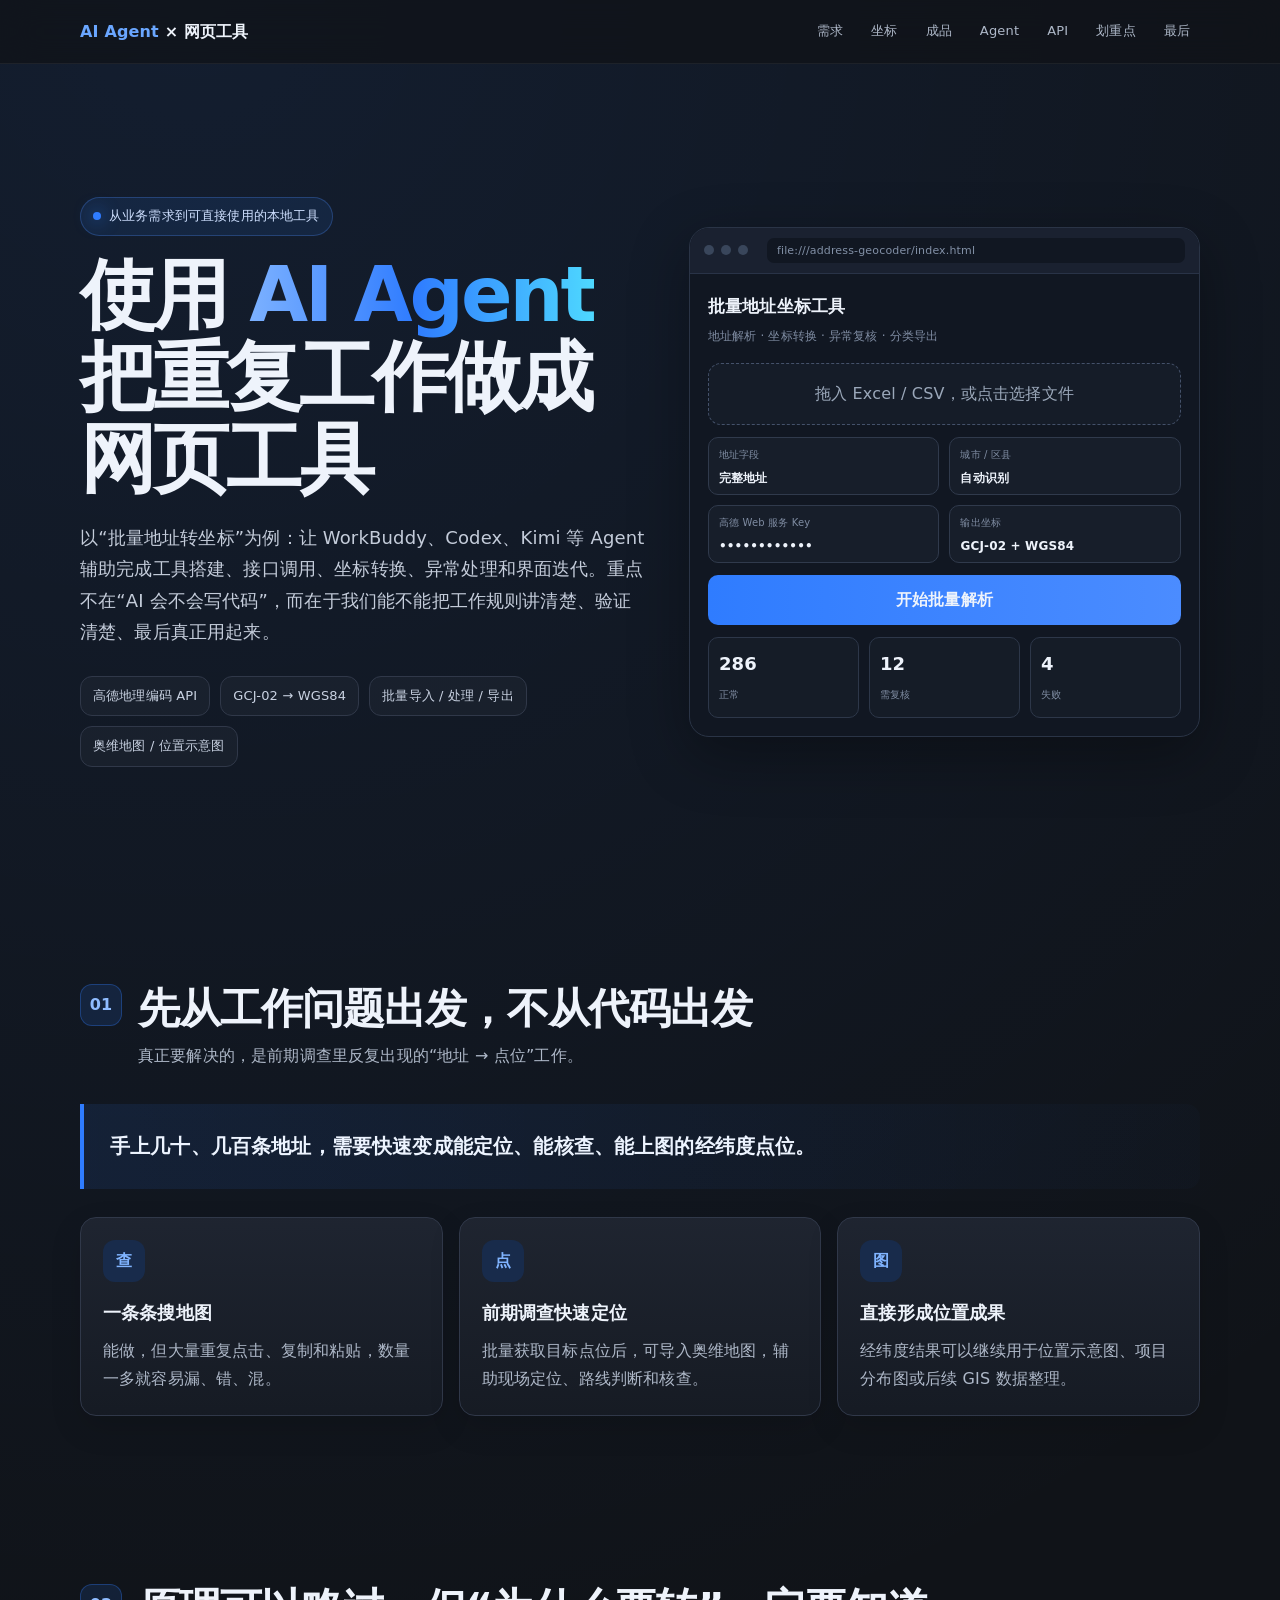
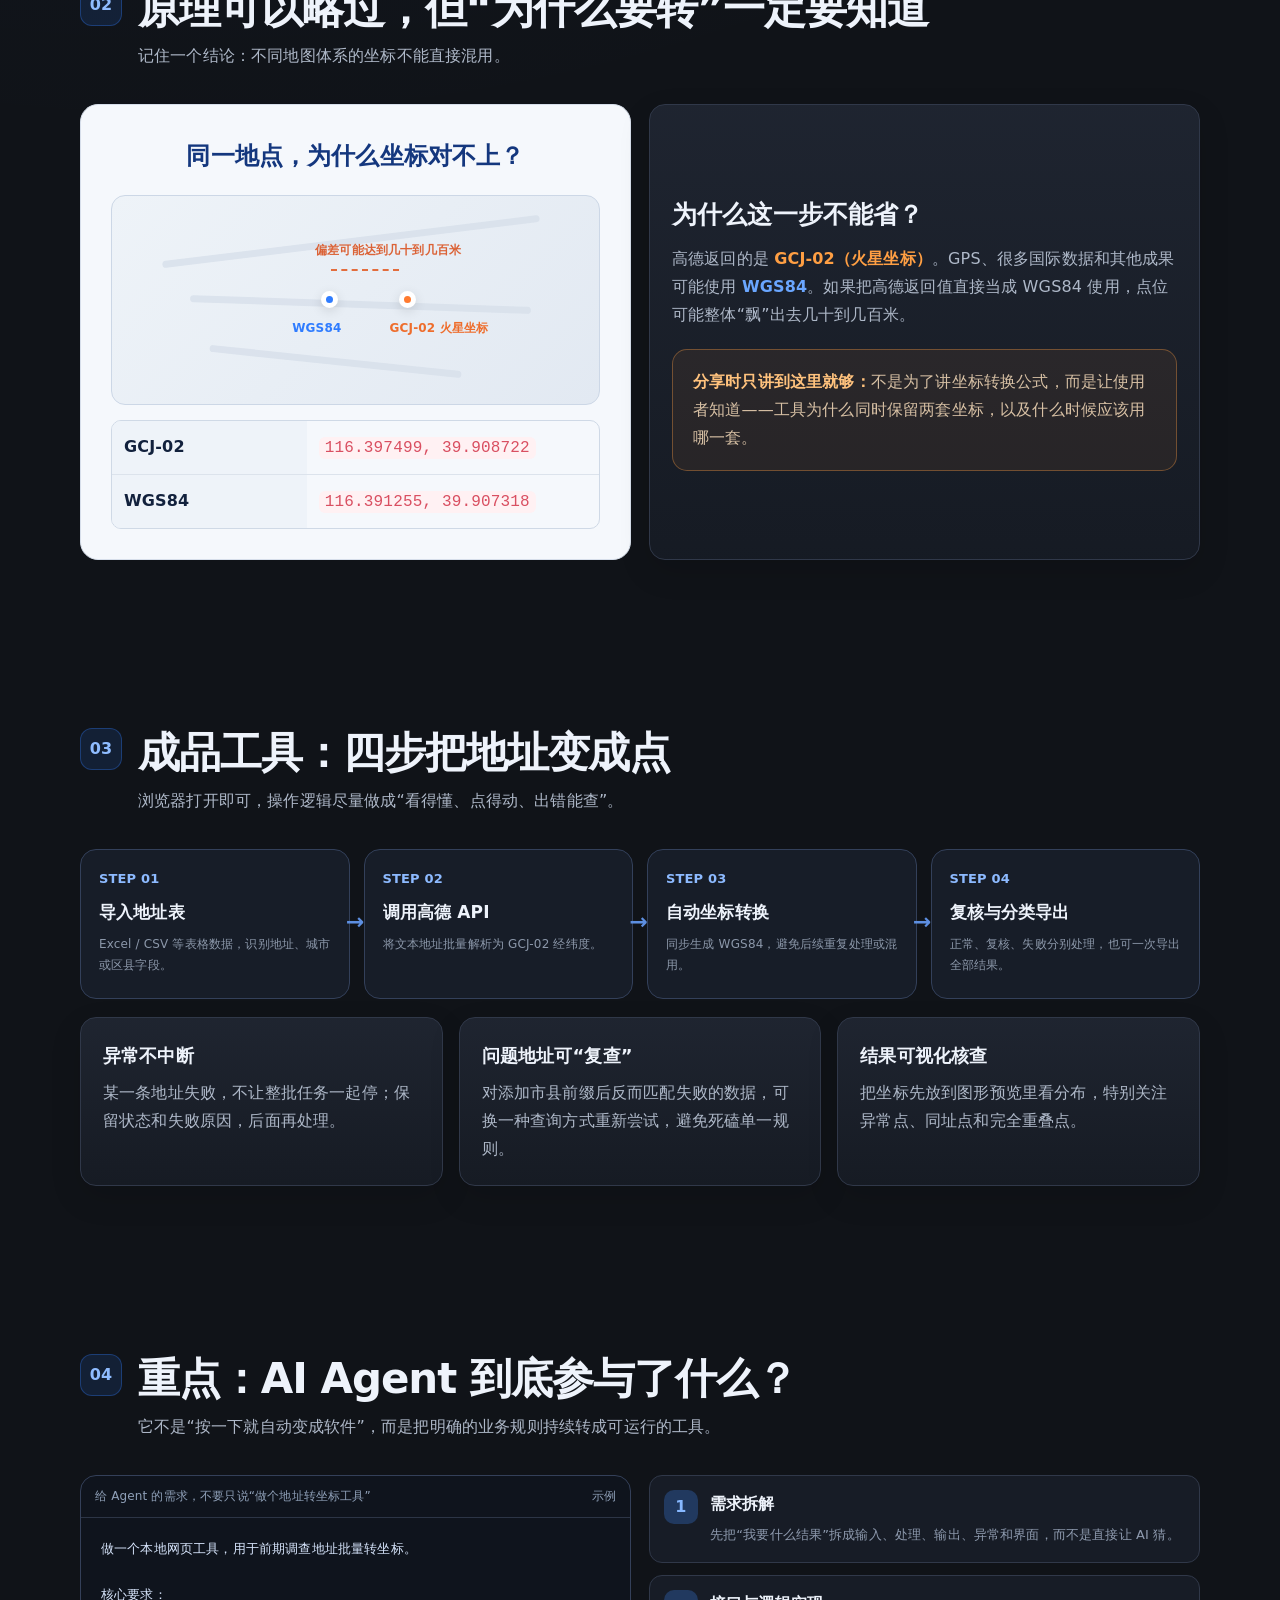
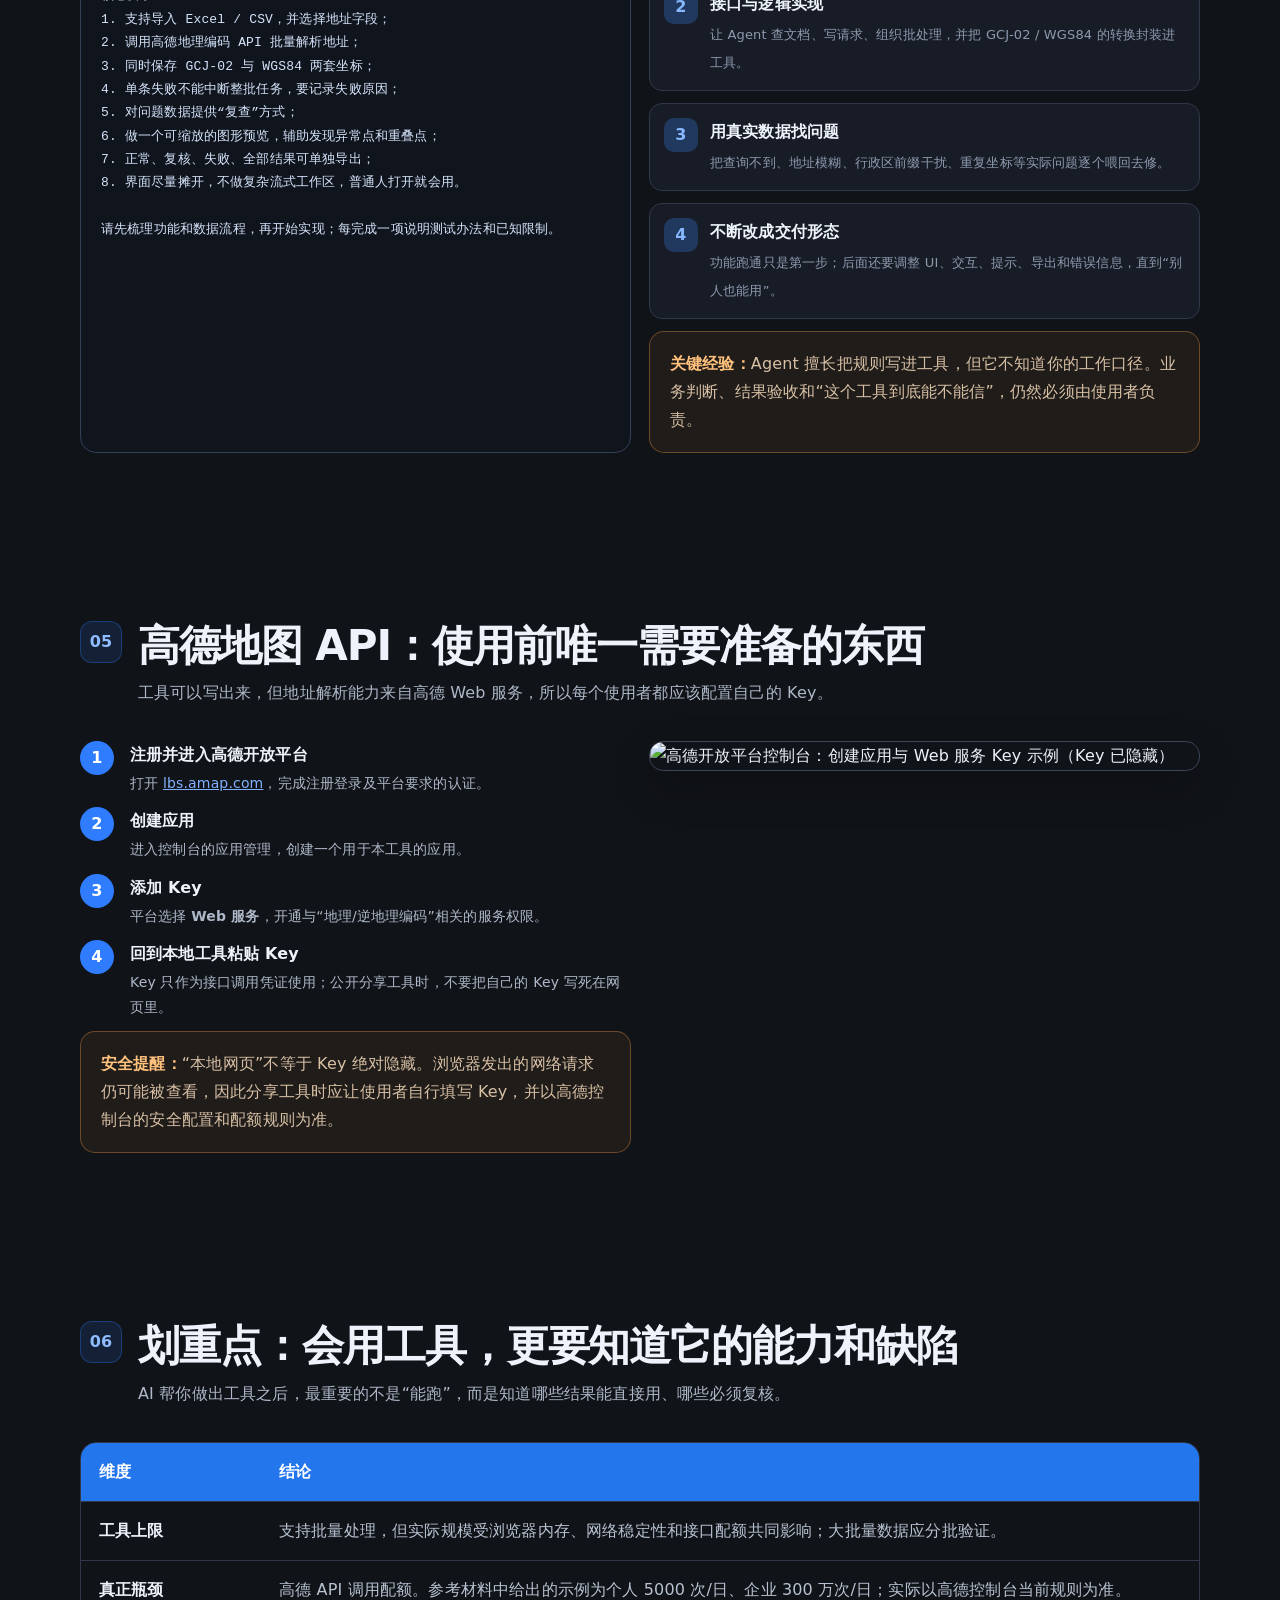
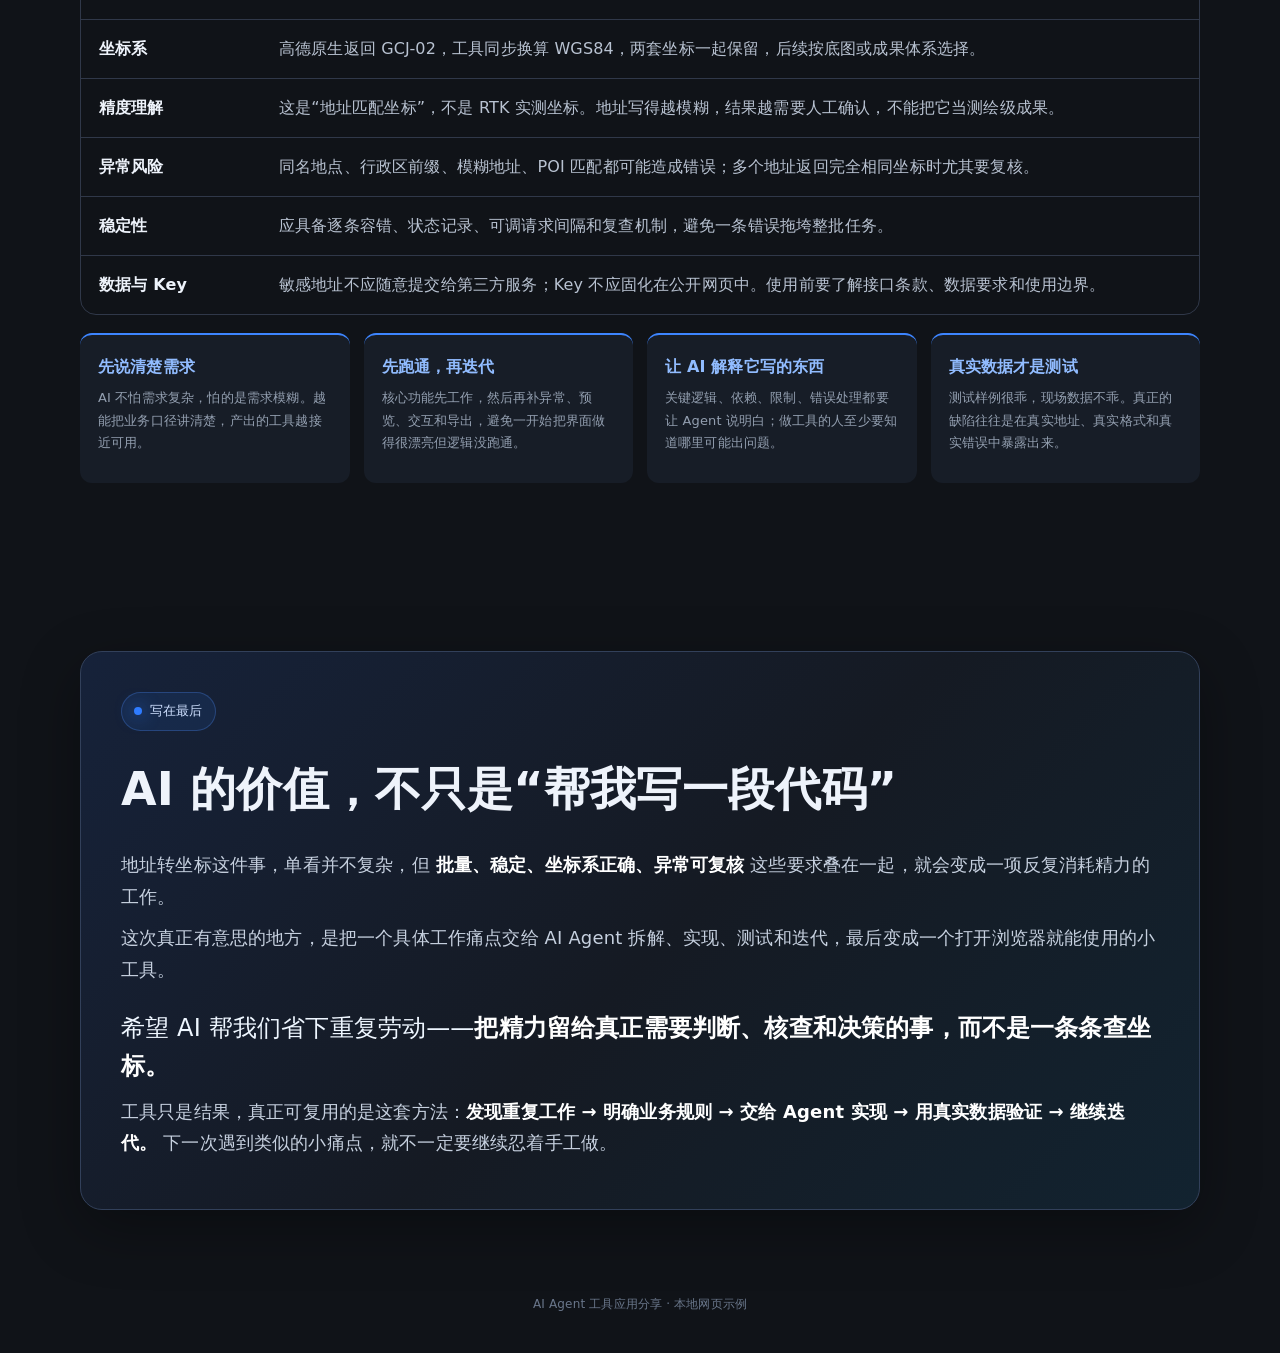
==== demos/ai-agent-geocode/index.html @ fb955379 "Add AI Agent geocode share page" ====
<!DOCTYPE html>

<html lang="zh-CN">
<head>
<meta charset="utf-8"/>
<meta content="width=device-width,initial-scale=1,viewport-fit=cover" name="viewport"/>
<title>使用 AI Agent，把重复工作做成一个网页工具</title>

<link href="./styles.css" rel="stylesheet"/></head>
<body>
<header class="topbar">
<div class="nav">
<div class="brand"><b>AI Agent</b> × 网页工具</div>
<div class="navlinks">
<a href="#problem">需求</a><a href="#coords">坐标</a><a href="#tool">成品</a><a href="#agent">Agent</a><a href="#api">API</a><a href="#focus">划重点</a><a href="#end">最后</a>
</div>
</div>
</header>
<main>
<section class="section hero">
<div class="reveal">
<div class="kicker"><span class="dot"></span> 从业务需求到可直接使用的本地工具</div>
<h1>使用 <span class="accent">AI Agent</span><br/>把重复工作做成网页工具</h1>
<p class="lead">以“批量地址转坐标”为例：让 WorkBuddy、Codex、Kimi 等 Agent 辅助完成工具搭建、接口调用、坐标转换、异常处理和界面迭代。重点不在“AI 会不会写代码”，而在于我们能不能把工作规则讲清楚、验证清楚、最后真正用起来。</p>
<div class="hero-pills"><span class="pill">高德地理编码 API</span><span class="pill">GCJ-02 → WGS84</span><span class="pill">批量导入 / 处理 / 导出</span><span class="pill">奥维地图 / 位置示意图</span></div>
</div>
<div aria-label="本地网页工具示意" class="browser reveal">
<div class="browser-head"><i class="traffic"></i><i class="traffic"></i><i class="traffic"></i><div class="url">file:///address-geocoder/index.html</div></div>
<div class="tool">
<div class="tool-title">批量地址坐标工具</div><div class="tool-sub">地址解析 · 坐标转换 · 异常复核 · 分类导出</div>
<div class="drop">拖入 Excel / CSV，或点击选择文件</div>
<div class="tool-grid"><div class="field"><small>地址字段</small><b>完整地址</b></div><div class="field"><small>城市 / 区县</small><b>自动识别</b></div><div class="field"><small>高德 Web 服务 Key</small><b>••••••••••••</b></div><div class="field"><small>输出坐标</small><b>GCJ-02 + WGS84</b></div></div>
<div class="run">开始批量解析</div>
<div class="statrow"><div class="stat"><strong>286</strong><small>正常</small></div><div class="stat"><strong>12</strong><small>需复核</small></div><div class="stat"><strong>4</strong><small>失败</small></div></div>
</div>
</div>
</section>
<section class="section" id="problem">
<div class="section-title reveal"><div class="num">01</div><div><h2>先从工作问题出发，不从代码出发</h2><p>真正要解决的，是前期调查里反复出现的“地址 → 点位”工作。</p></div></div>
<div class="quote reveal">手上几十、几百条地址，需要快速变成能定位、能核查、能上图的经纬度点位。</div>
<div class="grid3">
<div class="card reveal"><div class="icon">查</div><h3>一条条搜地图</h3><p>能做，但大量重复点击、复制和粘贴，数量一多就容易漏、错、混。</p></div>
<div class="card reveal"><div class="icon">点</div><h3>前期调查快速定位</h3><p>批量获取目标点位后，可导入奥维地图，辅助现场定位、路线判断和核查。</p></div>
<div class="card reveal"><div class="icon">图</div><h3>直接形成位置成果</h3><p>经纬度结果可以继续用于位置示意图、项目分布图或后续 GIS 数据整理。</p></div>
</div>
</section>
<section class="section" id="coords">
<div class="section-title reveal"><div class="num">02</div><div><h2>原理可以略过，但“为什么要转”一定要知道</h2><p>记住一个结论：不同地图体系的坐标不能直接混用。</p></div></div>
<div class="grid2">
<div class="coord-card reveal">
<h3>同一地点，为什么坐标对不上？</h3>
<div class="mapbox"><div class="road r1"></div><div class="road r2"></div><div class="road r3"></div><div class="point p1"></div><div class="point p2"></div><div class="offset"></div><div class="lab l1">WGS84</div><div class="lab l2">GCJ-02 火星坐标</div></div>
<div class="coord-table"><div>GCJ-02</div><div><span class="mono">116.397499, 39.908722</span></div><div>WGS84</div><div><span class="mono">116.391255, 39.907318</span></div></div>
</div>
<div class="card reveal" style="display:flex;flex-direction:column;justify-content:center">
<h3 style="font-size:25px">为什么这一步不能省？</h3>
<p style="font-size:16px">高德返回的是 <strong style="color:var(--orange)">GCJ-02（火星坐标）</strong>。GPS、很多国际数据和其他成果可能使用 <strong style="color:var(--blue2)">WGS84</strong>。如果把高德返回值直接当成 WGS84 使用，点位可能整体“飘”出去几十到几百米。</p>
<div class="warn" style="margin-top:20px"><b>分享时只讲到这里就够：</b>不是为了讲坐标转换公式，而是让使用者知道——工具为什么同时保留两套坐标，以及什么时候应该用哪一套。</div>
</div>
</div>
</section>
<section class="section" id="tool">
<div class="section-title reveal"><div class="num">03</div><div><h2>成品工具：四步把地址变成点</h2><p>浏览器打开即可，操作逻辑尽量做成“看得懂、点得动、出错能查”。</p></div></div>
<div class="flow">
<div class="step reveal"><b>STEP 01</b><h3>导入地址表</h3><p>Excel / CSV 等表格数据，识别地址、城市或区县字段。</p></div>
<div class="step reveal"><b>STEP 02</b><h3>调用高德 API</h3><p>将文本地址批量解析为 GCJ-02 经纬度。</p></div>
<div class="step reveal"><b>STEP 03</b><h3>自动坐标转换</h3><p>同步生成 WGS84，避免后续重复处理或混用。</p></div>
<div class="step reveal"><b>STEP 04</b><h3>复核与分类导出</h3><p>正常、复核、失败分别处理，也可一次导出全部结果。</p></div>
</div>
<div class="grid3" style="margin-top:18px">
<div class="card reveal"><h3>异常不中断</h3><p>某一条地址失败，不让整批任务一起停；保留状态和失败原因，后面再处理。</p></div>
<div class="card reveal"><h3>问题地址可“复查”</h3><p>对添加市县前缀后反而匹配失败的数据，可换一种查询方式重新尝试，避免死磕单一规则。</p></div>
<div class="card reveal"><h3>结果可视化核查</h3><p>把坐标先放到图形预览里看分布，特别关注异常点、同址点和完全重叠点。</p></div>
</div>
</section>
<section class="section" id="agent">
<div class="section-title reveal"><div class="num">04</div><div><h2>重点：AI Agent 到底参与了什么？</h2><p>它不是“按一下就自动变成软件”，而是把明确的业务规则持续转成可运行的工具。</p></div></div>
<div class="grid2">
<div class="prompt reveal">
<div class="prompt-top"><span>给 Agent 的需求，不要只说“做个地址转坐标工具”</span><span>示例</span></div>
<pre>做一个本地网页工具，用于前期调查地址批量转坐标。

核心要求：
1. 支持导入 Excel / CSV，并选择地址字段；
2. 调用高德地理编码 API 批量解析地址；
3. 同时保存 GCJ-02 与 WGS84 两套坐标；
4. 单条失败不能中断整批任务，要记录失败原因；
5. 对问题数据提供“复查”方式；
6. 做一个可缩放的图形预览，辅助发现异常点和重叠点；
7. 正常、复核、失败、全部结果可单独导出；
8. 界面尽量摊开，不做复杂流式工作区，普通人打开就会用。

请先梳理功能和数据流程，再开始实现；每完成一项说明测试办法和已知限制。</pre>
</div>
<div class="agentlist reveal">
<div class="agent-item"><div class="badge">1</div><div><strong>需求拆解</strong><span>先把“我要什么结果”拆成输入、处理、输出、异常和界面，而不是直接让 AI 猜。</span></div></div>
<div class="agent-item"><div class="badge">2</div><div><strong>接口与逻辑实现</strong><span>让 Agent 查文档、写请求、组织批处理，并把 GCJ-02 / WGS84 的转换封装进工具。</span></div></div>
<div class="agent-item"><div class="badge">3</div><div><strong>用真实数据找问题</strong><span>把查询不到、地址模糊、行政区前缀干扰、重复坐标等实际问题逐个喂回去修。</span></div></div>
<div class="agent-item"><div class="badge">4</div><div><strong>不断改成交付形态</strong><span>功能跑通只是第一步；后面还要调整 UI、交互、提示、导出和错误信息，直到“别人也能用”。</span></div></div>
<div class="warn"><b>关键经验：</b>Agent 擅长把规则写进工具，但它不知道你的工作口径。业务判断、结果验收和“这个工具到底能不能信”，仍然必须由使用者负责。</div>
</div>
</div>
</section>
<section class="section" id="api">
<div class="section-title reveal"><div class="num">05</div><div><h2>高德地图 API：使用前唯一需要准备的东西</h2><p>工具可以写出来，但地址解析能力来自高德 Web 服务，所以每个使用者都应该配置自己的 Key。</p></div></div>
<div class="grid2">
<div class="steps reveal">
<div class="api-step"><div><b>注册并进入高德开放平台</b><p>打开 <a href="https://lbs.amap.com" rel="noopener" style="color:#82b2ff" target="_blank">lbs.amap.com</a>，完成注册登录及平台要求的认证。</p></div></div>
<div class="api-step"><div><b>创建应用</b><p>进入控制台的应用管理，创建一个用于本工具的应用。</p></div></div>
<div class="api-step"><div><b>添加 Key</b><p>平台选择 <strong>Web 服务</strong>，开通与“地理/逆地理编码”相关的服务权限。</p></div></div>
<div class="api-step"><div><b>回到本地工具粘贴 Key</b><p>Key 只作为接口调用凭证使用；公开分享工具时，不要把自己的 Key 写死在网页里。</p></div></div>
<div class="warn"><b>安全提醒：</b>“本地网页”不等于 Key 绝对隐藏。浏览器发出的网络请求仍可能被查看，因此分享工具时应让使用者自行填写 Key，并以高德控制台的安全配置和配额规则为准。</div>
</div>
<div class="reveal"><img alt="高德开放平台控制台：创建应用与 Web 服务 Key 示例（Key 已隐藏）" aria-label="点击放大高德开放平台控制台截图" class="api-shot zoomable-image" loading="lazy" role="button" src="./amap_console.webp" tabindex="0" title="点击放大查看"/></div>
</div>
</section>
<section class="section" id="focus">
<div class="section-title reveal"><div class="num">06</div><div><h2>划重点：会用工具，更要知道它的能力和缺陷</h2><p>AI 帮你做出工具之后，最重要的不是“能跑”，而是知道哪些结果能直接用、哪些必须复核。</p></div></div>
<div class="table reveal">
<div class="tr th"><div>维度</div><div>结论</div></div>
<div class="tr"><div>工具上限</div><div>支持批量处理，但实际规模受浏览器内存、网络稳定性和接口配额共同影响；大批量数据应分批验证。</div></div>
<div class="tr"><div>真正瓶颈</div><div>高德 API 调用配额。参考材料中给出的示例为个人 5000 次/日、企业 300 万次/日；实际以高德控制台当前规则为准。</div></div>
<div class="tr"><div>坐标系</div><div>高德原生返回 GCJ-02，工具同步换算 WGS84，两套坐标一起保留，后续按底图或成果体系选择。</div></div>
<div class="tr"><div>精度理解</div><div>这是“地址匹配坐标”，不是 RTK 实测坐标。地址写得越模糊，结果越需要人工确认，不能把它当测绘级成果。</div></div>
<div class="tr"><div>异常风险</div><div>同名地点、行政区前缀、模糊地址、POI 匹配都可能造成错误；多个地址返回完全相同坐标时尤其要复核。</div></div>
<div class="tr"><div>稳定性</div><div>应具备逐条容错、状态记录、可调请求间隔和复查机制，避免一条错误拖垮整批任务。</div></div>
<div class="tr"><div>数据与 Key</div><div>敏感地址不应随意提交给第三方服务；Key 不应固化在公开网页中。使用前要了解接口条款、数据要求和使用边界。</div></div>
</div>
<div class="takeaway" style="margin-top:18px">
<div class="take reveal"><b>先说清楚需求</b><p>AI 不怕需求复杂，怕的是需求模糊。越能把业务口径讲清楚，产出的工具越接近可用。</p></div>
<div class="take reveal"><b>先跑通，再迭代</b><p>核心功能先工作，然后再补异常、预览、交互和导出，避免一开始把界面做得很漂亮但逻辑没跑通。</p></div>
<div class="take reveal"><b>让 AI 解释它写的东西</b><p>关键逻辑、依赖、限制、错误处理都要让 Agent 说明白；做工具的人至少要知道哪里可能出问题。</p></div>
<div class="take reveal"><b>真实数据才是测试</b><p>测试样例很乖，现场数据不乖。真正的缺陷往往是在真实地址、真实格式和真实错误中暴露出来。</p></div>
</div>
</section>
<section class="section" id="end">
<div class="final reveal">
<div class="kicker"><span class="dot"></span> 写在最后</div>
<h2>AI 的价值，不只是“帮我写一段代码”</h2>
<p>地址转坐标这件事，单看并不复杂，但 <strong>批量、稳定、坐标系正确、异常可复核</strong> 这些要求叠在一起，就会变成一项反复消耗精力的工作。</p>
<p>这次真正有意思的地方，是把一个具体工作痛点交给 AI Agent 拆解、实现、测试和迭代，最后变成一个打开浏览器就能使用的小工具。</p>
<p class="big">希望 AI 帮我们省下重复劳动——<strong>把精力留给真正需要判断、核查和决策的事，而不是一条条查坐标。</strong></p>
<p>工具只是结果，真正可复用的是这套方法：<strong>发现重复工作 → 明确业务规则 → 交给 Agent 实现 → 用真实数据验证 → 继续迭代。</strong> 下一次遇到类似的小痛点，就不一定要继续忍着手工做。</p>
</div>
</section>
<div class="footer">AI Agent 工具应用分享 · 本地网页示例</div>
</main>

<div aria-hidden="true" class="image-lightbox" id="imageLightbox"><div aria-label="图片预览" aria-modal="true" class="image-lightbox-inner" role="dialog"><button aria-label="关闭图片预览" class="image-lightbox-close" type="button">×</button><img alt="放大预览"/></div><div class="image-lightbox-caption" id="imageLightboxCaption"></div></div><script defer="True" src="./app.js"></script></body>
</html>
---- demos/ai-agent-geocode/styles.css ----
:root{
  --bg:#101318;--bg2:#151922;--card:#191e28;--card2:#202633;--line:#303849;
  --text:#eef3fb;--muted:#aeb8c8;--sub:#7f8ca2;--blue:#2f7cff;--blue2:#6aa6ff;
  --cyan:#4ed8ff;--orange:#ff9f43;--green:#59d68a;--red:#ff6b76;--shadow:0 18px 60px rgba(0,0,0,.32);
  --max:1120px;
}
*{box-sizing:border-box}
html{scroll-behavior:smooth}
body{margin:0;background:radial-gradient(circle at 15% 0%,rgba(47,124,255,.10),transparent 28%),var(--bg);color:var(--text);font-family:Inter,"PingFang SC","Microsoft YaHei",system-ui,-apple-system,sans-serif;line-height:1.75;letter-spacing:.01em}
a{color:inherit}
::selection{background:rgba(47,124,255,.35)}
.topbar{position:fixed;z-index:30;top:0;left:0;right:0;height:64px;display:flex;align-items:center;backdrop-filter:blur(18px);background:rgba(16,19,24,.76);border-bottom:1px solid rgba(255,255,255,.06)}
.nav{width:min(var(--max),calc(100% - 32px));margin:auto;display:flex;align-items:center;gap:18px}
.brand{font-weight:800;white-space:nowrap} .brand b{color:var(--blue2)}
.navlinks{display:flex;gap:8px;margin-left:auto;overflow:auto;scrollbar-width:none}.navlinks::-webkit-scrollbar{display:none}
.navlinks a{text-decoration:none;color:var(--muted);font-size:13px;padding:7px 10px;border-radius:9px;white-space:nowrap}
.navlinks a:hover{background:rgba(255,255,255,.06);color:white}
main{padding-top:64px}
.section{width:min(var(--max),calc(100% - 32px));margin:0 auto;padding:84px 0;position:relative}
.hero{min-height:calc(100vh - 64px);display:grid;align-items:center;grid-template-columns:1.05fr .95fr;gap:44px;padding-top:64px;padding-bottom:64px}
.kicker{display:inline-flex;align-items:center;gap:8px;font-size:13px;color:#cfe0ff;background:rgba(47,124,255,.10);border:1px solid rgba(80,144,255,.28);border-radius:999px;padding:7px 12px;margin-bottom:18px}
.dot{width:8px;height:8px;border-radius:50%;background:var(--blue);box-shadow:0 0 18px var(--blue)}
h1{font-size:clamp(40px,6vw,76px);line-height:1.08;margin:0 0 22px;letter-spacing:-.04em}
h1 .accent{background:linear-gradient(90deg,#7cb1ff,#2f7cff 48%,#4ed8ff);-webkit-background-clip:text;background-clip:text;color:transparent}
.lead{font-size:18px;color:#c4ccda;max-width:720px;margin:0 0 28px}
.hero-pills{display:flex;flex-wrap:wrap;gap:10px}.pill{padding:8px 12px;border:1px solid var(--line);border-radius:12px;background:rgba(255,255,255,.03);color:#c9d2e2;font-size:13px}
.browser{border:1px solid #2a3446;border-radius:20px;background:#111722;box-shadow:var(--shadow);overflow:hidden;transform:rotate(.7deg)}
.browser-head{height:46px;background:#1a2130;border-bottom:1px solid #293347;display:flex;align-items:center;padding:0 14px;gap:7px}.traffic{width:10px;height:10px;border-radius:50%;background:#39465b}.url{margin-left:12px;height:25px;flex:1;border-radius:7px;background:#111722;color:#8290a6;font-size:11px;display:flex;align-items:center;padding:0 10px}
.tool{padding:18px}.tool-title{font-weight:760;font-size:17px;margin-bottom:4px}.tool-sub{font-size:12px;color:var(--sub);margin-bottom:16px}
.drop{border:1px dashed #44516a;border-radius:13px;padding:16px;text-align:center;color:#9ba8ba;background:#151c28;margin-bottom:12px}.tool-grid{display:grid;grid-template-columns:1fr 1fr;gap:10px}.field{height:58px;border:1px solid #303a4c;border-radius:10px;background:#171e2a;padding:8px 10px}.field small{display:block;color:#7f8ca2;font-size:10px}.field b{font-size:12px}.run{margin-top:12px;background:linear-gradient(90deg,#2f7cff,#4b8cff);border-radius:10px;padding:11px;text-align:center;font-weight:750}
.statrow{display:grid;grid-template-columns:repeat(3,1fr);gap:10px;margin-top:12px}.stat{background:#151c27;border:1px solid #2d3749;border-radius:10px;padding:10px}.stat strong{display:block;font-size:18px}.stat small{font-size:10px;color:var(--sub)}
.section-title{display:flex;align-items:flex-start;gap:16px;margin-bottom:34px}.num{min-width:42px;height:42px;border-radius:12px;background:rgba(47,124,255,.13);border:1px solid rgba(47,124,255,.32);display:grid;place-items:center;color:#8fbcff;font-weight:800}.section-title h2{margin:0;font-size:clamp(28px,4vw,42px);line-height:1.2;letter-spacing:-.025em}.section-title p{margin:8px 0 0;color:var(--muted)}
.grid2{display:grid;grid-template-columns:1fr 1fr;gap:18px}.grid3{display:grid;grid-template-columns:repeat(3,1fr);gap:16px}
.card{border:1px solid var(--line);border-radius:16px;background:linear-gradient(180deg,rgba(31,37,49,.96),rgba(22,27,36,.96));padding:22px;box-shadow:0 12px 32px rgba(0,0,0,.12)}
.card h3{font-size:18px;margin:0 0 8px}.card p{margin:0;color:var(--muted)}.icon{width:42px;height:42px;border-radius:12px;background:#182b4b;color:#80b4ff;display:grid;place-items:center;font-weight:800;margin-bottom:15px}
.quote{padding:25px 26px;border-left:4px solid var(--blue);background:linear-gradient(90deg,rgba(47,124,255,.10),rgba(47,124,255,.02));border-radius:0 14px 14px 0;font-size:20px;font-weight:650;margin:28px 0;color:#edf4ff}
.flow{display:grid;grid-template-columns:repeat(4,1fr);gap:14px;position:relative}.step{min-height:150px;border:1px solid #33405a;border-radius:16px;padding:18px;background:#171d28;position:relative}.step b{display:block;color:#8dbaff;font-size:13px;margin-bottom:8px}.step h3{margin:0 0 6px;font-size:17px}.step p{font-size:12px;color:#8c98aa;margin:0}.step:not(:last-child):after{content:'→';position:absolute;right:-16px;top:53px;color:#5d8fe1;font-weight:900;font-size:22px;z-index:3}
.coord-card{border-radius:18px;background:#f5f8fc;color:#12213d;padding:30px;border:1px solid #d6deea}.coord-card h3{margin:0 0 18px;text-align:center;color:#14377e;font-size:24px}.mapbox{height:210px;position:relative;overflow:hidden;border-radius:14px;background:linear-gradient(135deg,#eef3f8,#e2e9f2);border:1px solid #ccd7e6}.road{position:absolute;height:7px;background:#d9e1eb;border-radius:99px;opacity:.85}.r1{width:78%;left:10%;top:42px;transform:rotate(-7deg)}.r2{width:70%;left:16%;top:105px;transform:rotate(2deg)}.r3{width:52%;left:20%;top:162px;transform:rotate(6deg)}.point{position:absolute;top:95px;width:17px;height:17px;border-radius:50%;border:5px solid white;box-shadow:0 3px 12px rgba(0,0,0,.12)}.p1{left:43%;background:#2f7cff}.p2{left:59%;background:#ff7a2f}.offset{position:absolute;top:73px;left:45%;width:14%;border-top:2px dashed #e36d3d}.offset:after{content:'偏差可能达到几十到几百米';position:absolute;top:-31px;left:-16px;color:#db6236;font-weight:700;font-size:12px;white-space:nowrap}.lab{position:absolute;top:122px;font-size:12px;font-weight:800}.l1{left:37%;color:#2f7cff}.l2{left:57%;color:#ee6d2c}
.coord-table{display:grid;grid-template-columns:1fr 1.5fr;margin-top:15px;border:1px solid #cfd9e6;border-radius:10px;overflow:hidden}.coord-table div{padding:12px;border-bottom:1px solid #dce3ec}.coord-table div:nth-last-child(-n+2){border-bottom:0}.coord-table div:nth-child(odd){font-weight:700;background:#eef3f9}.mono{font-family:ui-monospace,SFMono-Regular,Consolas,monospace;color:#d94f61;background:#fff1f3;border-radius:6px;padding:2px 6px}
.prompt{border:1px solid #344059;background:#0f141d;border-radius:16px;overflow:hidden}.prompt-top{height:42px;padding:0 14px;display:flex;align-items:center;justify-content:space-between;border-bottom:1px solid #2c3546;color:#8fa0b8;font-size:12px}pre{white-space:pre-wrap;word-break:break-word;margin:0;padding:20px;font-family:ui-monospace,SFMono-Regular,Consolas,monospace;font-size:13px;line-height:1.8;color:#d6e4fb}
.agentlist{display:grid;gap:12px}.agent-item{display:grid;grid-template-columns:34px 1fr;gap:12px;padding:14px;border:1px solid var(--line);border-radius:13px;background:#171c26}.agent-item .badge{width:34px;height:34px;border-radius:10px;background:#21395f;color:#87b8ff;display:grid;place-items:center;font-weight:800}.agent-item strong{display:block;margin-bottom:2px}.agent-item span{color:#8e9aae;font-size:13px}
.api-shot{display:block;width:100%;border-radius:14px;border:1px solid #3a4558;box-shadow:0 16px 40px rgba(0,0,0,.23)}
.steps{counter-reset:api;display:grid;gap:12px}.api-step{counter-increment:api;display:grid;grid-template-columns:38px 1fr;gap:12px;align-items:start}.api-step:before{content:counter(api);width:34px;height:34px;border-radius:50%;background:#2f7cff;color:white;display:grid;place-items:center;font-weight:800}.api-step b{display:block}.api-step p{margin:2px 0 0;color:var(--muted);font-size:14px}
.table{border:1px solid var(--line);border-radius:16px;overflow:hidden}.tr{display:grid;grid-template-columns:180px 1fr;border-bottom:1px solid var(--line)}.tr:last-child{border-bottom:0}.th{background:#2476ed;color:white;font-weight:750}.tr>div{padding:15px 18px}.tr>div:first-child{font-weight:700}.tr:not(.th)>div:nth-child(2){color:#b8c2d1}
.warn{border:1px solid rgba(255,159,67,.35);background:rgba(255,159,67,.07);border-radius:15px;padding:18px 20px;color:#d7c0a4}.warn b{color:#ffc27d}
.takeaway{display:grid;grid-template-columns:repeat(4,1fr);gap:14px}.take{border-top:2px solid #3d85ff;border-radius:12px;background:#171d27;padding:18px;min-height:150px}.take b{color:#91bcff}.take p{font-size:13px;color:#939fb0;margin:6px 0 0}
.final{padding:40px;border:1px solid #32405a;border-radius:22px;background:linear-gradient(135deg,#16223a 0%,#151a23 52%,#122330 100%);box-shadow:var(--shadow)}.final h2{font-size:clamp(30px,4vw,46px);margin:0 0 20px}.final p{font-size:18px;color:#c6d0df;margin:10px 0}.final strong{color:white}.final .big{font-size:24px;line-height:1.6;color:#eef6ff;margin-top:24px}
.footer{color:#69768a;font-size:12px;text-align:center;padding:0 0 40px}
.reveal{opacity:0;transform:translateY(22px);transition:.65s ease}.reveal.show{opacity:1;transform:none}
@media(max-width:900px){.hero,.grid2{grid-template-columns:1fr}.grid3{grid-template-columns:1fr 1fr}.flow{grid-template-columns:1fr 1fr}.flow .step:nth-child(2):after{display:none}.takeaway{grid-template-columns:1fr 1fr}.navlinks{display:none}.browser{transform:none}}
@media(max-width:640px){.section{padding:62px 0;width:min(100% - 22px, var(--max))}.hero{padding-top:36px;min-height:auto}h1{font-size:43px}.lead{font-size:16px}.grid3,.flow,.takeaway{grid-template-columns:1fr}.step:not(:last-child):after{display:none}.tr{grid-template-columns:1fr}.tr>div:first-child{padding-bottom:5px}.tr>div:nth-child(2){padding-top:0}.th{display:none}.coord-card{padding:18px}.mapbox{height:190px}.p1{left:36%}.p2{left:64%}.offset{left:39%;width:27%}.l1{left:24%}.l2{left:60%}.final{padding:28px 22px}}

/* ===== 交互增强：图片灯箱 + 卡片点击高亮 ===== */
img{max-width:100%}
.zoomable-image{cursor:zoom-in;transition:transform .22s ease,filter .22s ease,box-shadow .22s ease;outline:none}
.zoomable-image:hover,.zoomable-image:focus-visible{transform:translateY(-2px);filter:brightness(1.04);box-shadow:0 18px 48px rgba(0,0,0,.34),0 0 0 2px rgba(106,166,255,.34)}
.interactive-card{cursor:pointer;transition:transform .18s ease,border-color .18s ease,background .18s ease,box-shadow .18s ease;outline:none;position:relative}
.interactive-card:hover{transform:translateY(-2px);border-color:rgba(106,166,255,.5);box-shadow:0 12px 32px rgba(0,0,0,.18),0 0 0 1px rgba(47,124,255,.08)}
.interactive-card:focus-visible{box-shadow:0 0 0 3px rgba(47,124,255,.28),0 14px 36px rgba(0,0,0,.2)}
.interactive-card.is-active{border-color:rgba(106,166,255,.9)!important;background:linear-gradient(180deg,rgba(38,59,94,.96),rgba(24,34,51,.98))!important;box-shadow:0 16px 44px rgba(0,0,0,.24),0 0 0 2px rgba(47,124,255,.22),0 0 34px rgba(47,124,255,.12);transform:translateY(-2px)}
.interactive-card.is-active::after{content:'✓';position:absolute;right:12px;top:10px;width:23px;height:23px;border-radius:999px;display:grid;place-items:center;background:rgba(47,124,255,.18);border:1px solid rgba(106,166,255,.42);color:#9bc3ff;font-size:12px;font-weight:900}
.image-lightbox{position:fixed;inset:0;z-index:9999;display:flex;align-items:center;justify-content:center;padding:32px;background:rgba(4,7,12,.88);backdrop-filter:blur(14px);opacity:0;pointer-events:none;transition:opacity .18s ease}
.image-lightbox.open{opacity:1;pointer-events:auto}
.image-lightbox-inner{position:relative;max-width:min(94vw,1800px);max-height:92vh;display:flex;align-items:center;justify-content:center}
.image-lightbox img{display:block;max-width:94vw;max-height:90vh;width:auto;height:auto;object-fit:contain;border-radius:14px;border:1px solid rgba(255,255,255,.16);box-shadow:0 28px 90px rgba(0,0,0,.55);background:#fff;cursor:zoom-out}
.image-lightbox-close{position:fixed;right:24px;top:20px;width:44px;height:44px;border:1px solid rgba(255,255,255,.17);border-radius:50%;background:rgba(17,23,34,.76);color:#fff;font-size:26px;line-height:1;cursor:pointer;display:grid;place-items:center;box-shadow:0 8px 28px rgba(0,0,0,.26)}
.image-lightbox-close:hover{background:#26344b;border-color:rgba(106,166,255,.5)}
.image-lightbox-caption{position:fixed;left:50%;bottom:18px;transform:translateX(-50%);max-width:min(90vw,900px);padding:8px 12px;border-radius:999px;background:rgba(15,20,29,.82);border:1px solid rgba(255,255,255,.10);color:#d7e0ef;font-size:12px;text-align:center;backdrop-filter:blur(10px)}
body.lightbox-open{overflow:hidden}
@media (max-width:700px){.image-lightbox{padding:16px}.image-lightbox-close{right:12px;top:12px}.image-lightbox-caption{bottom:10px;border-radius:12px;width:calc(100% - 28px)}}
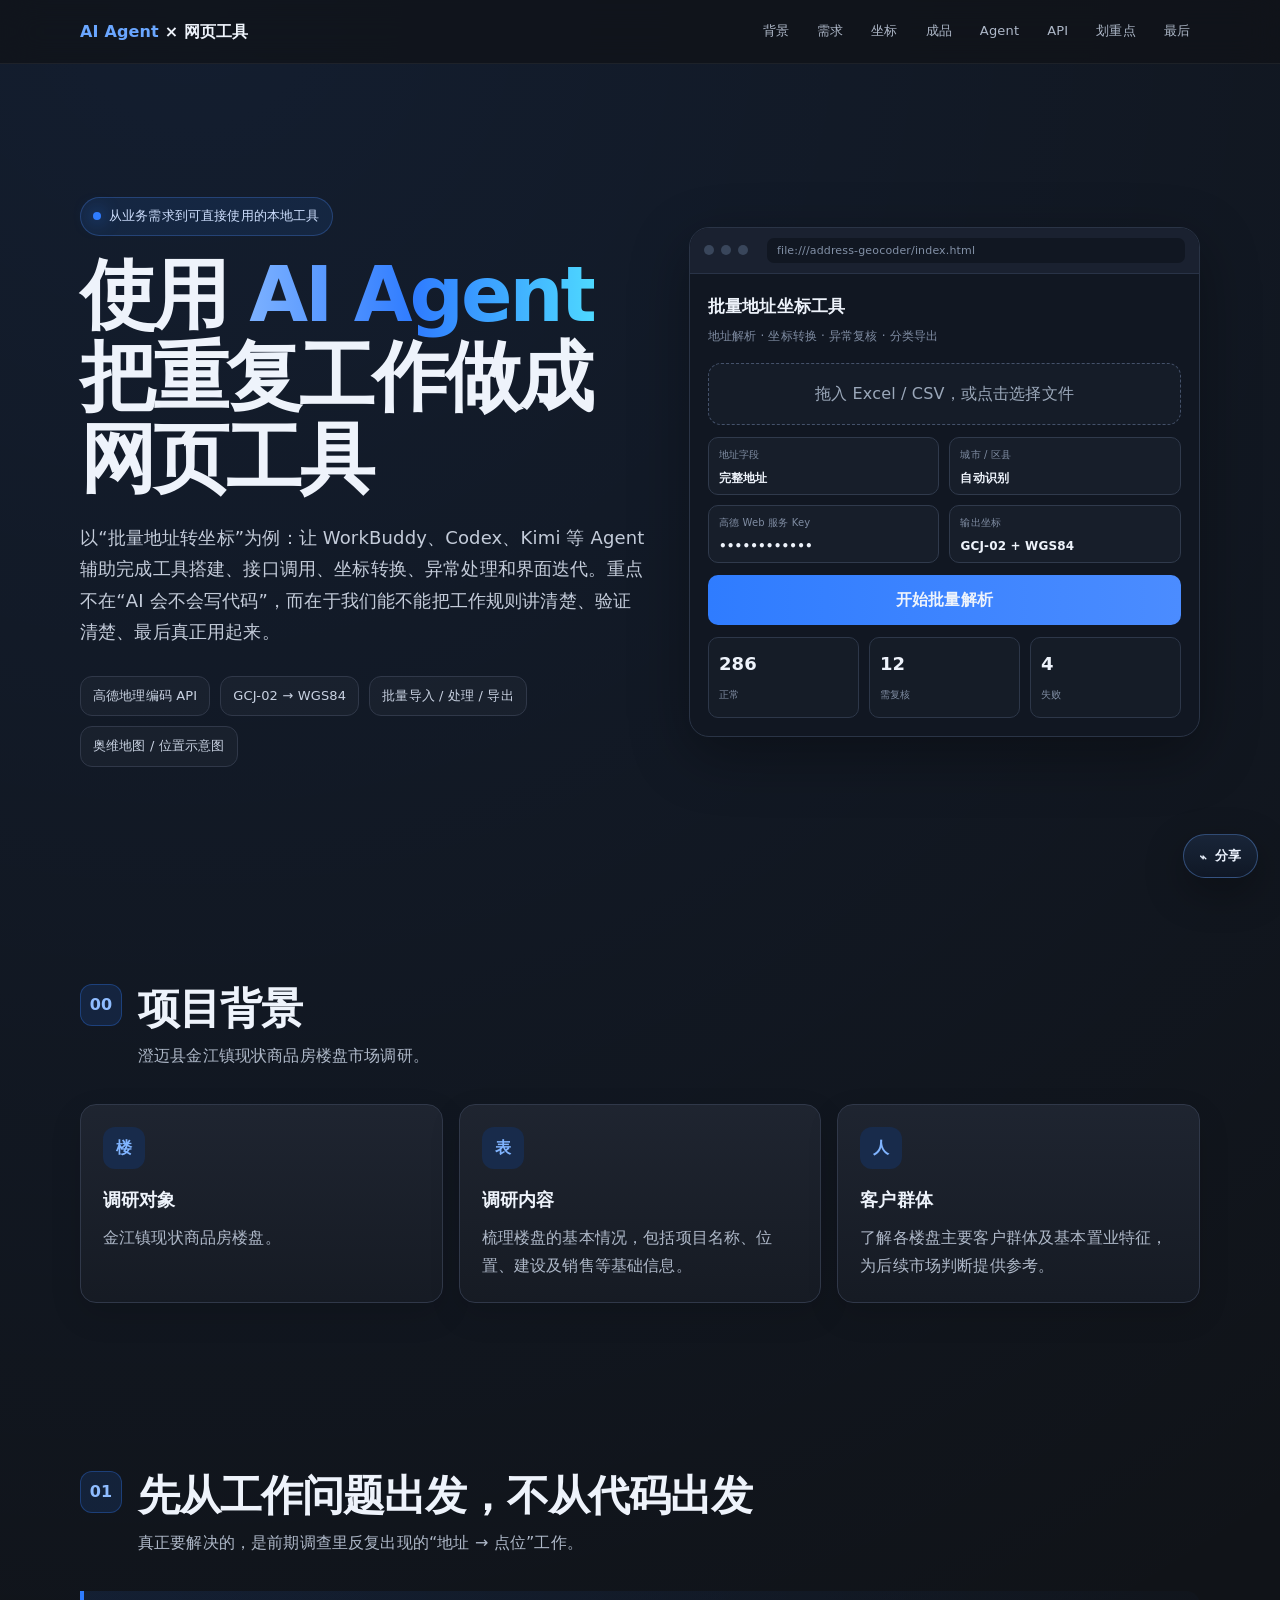
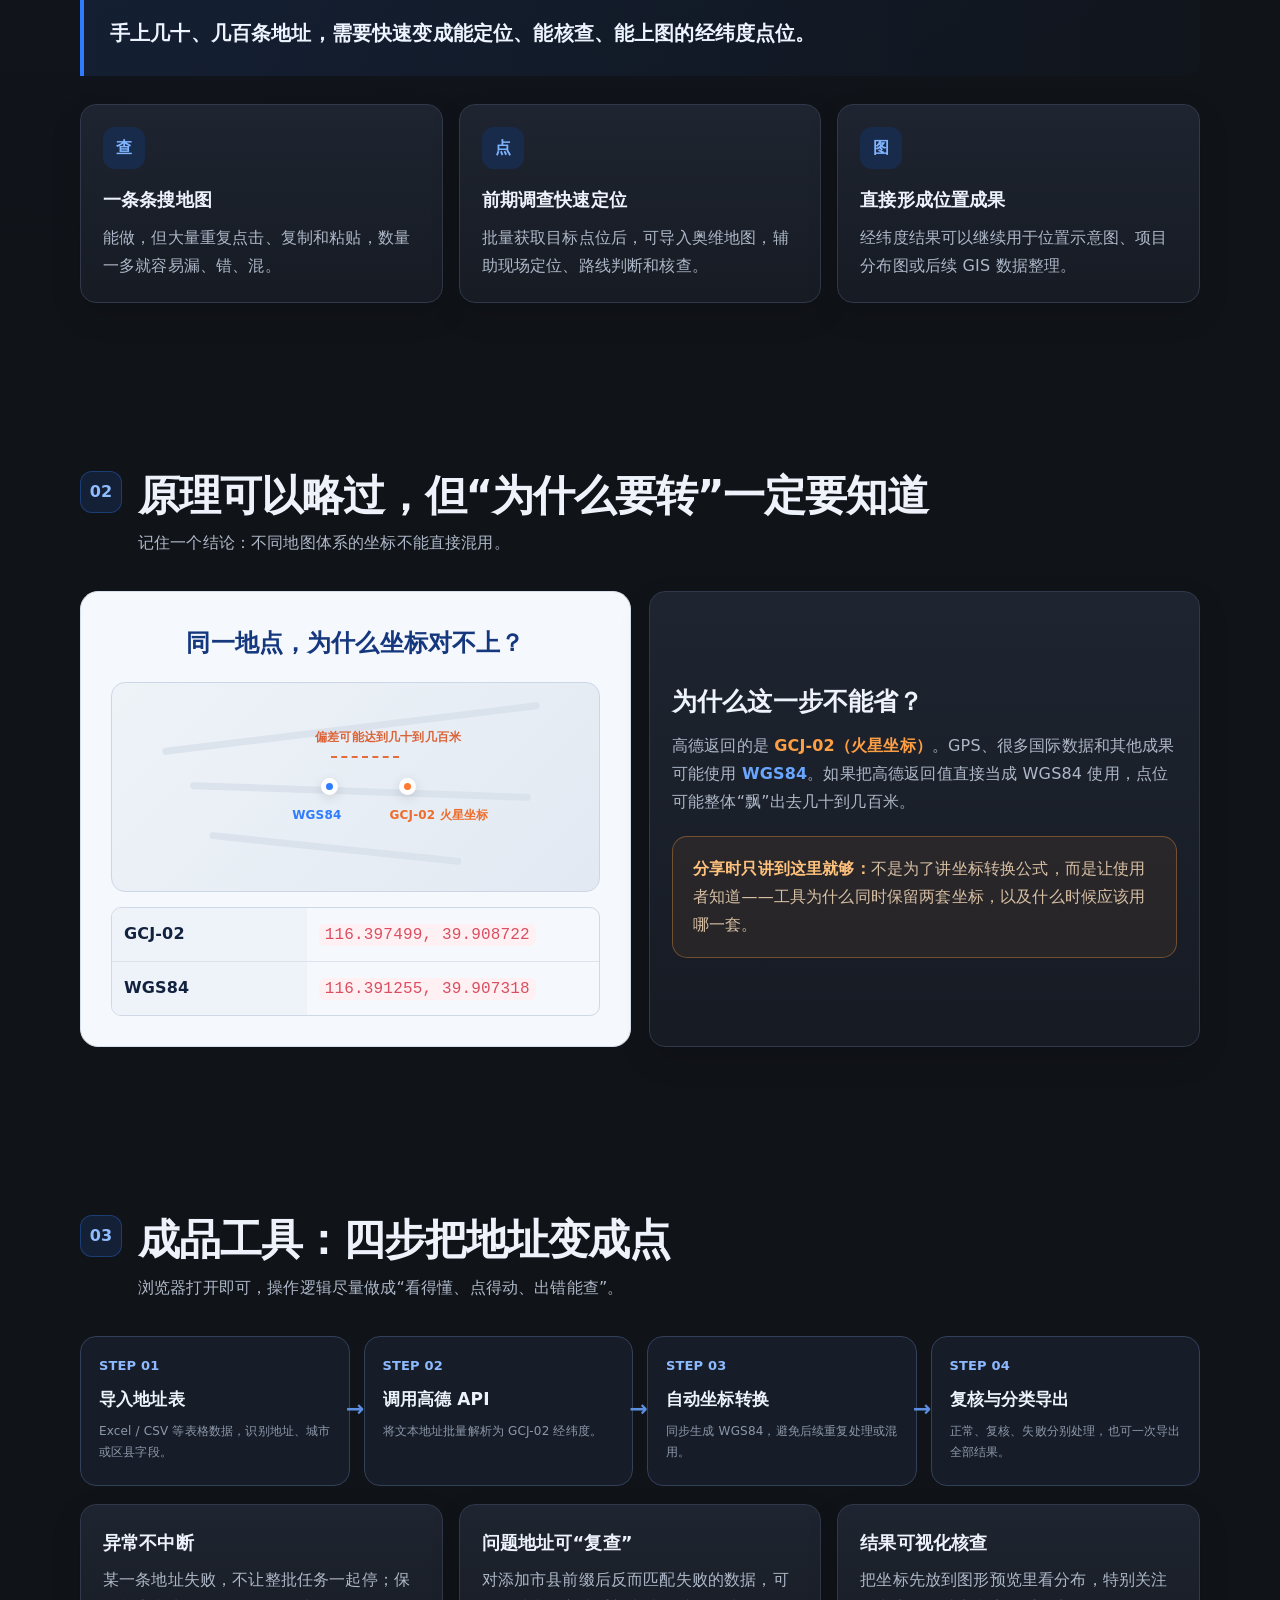
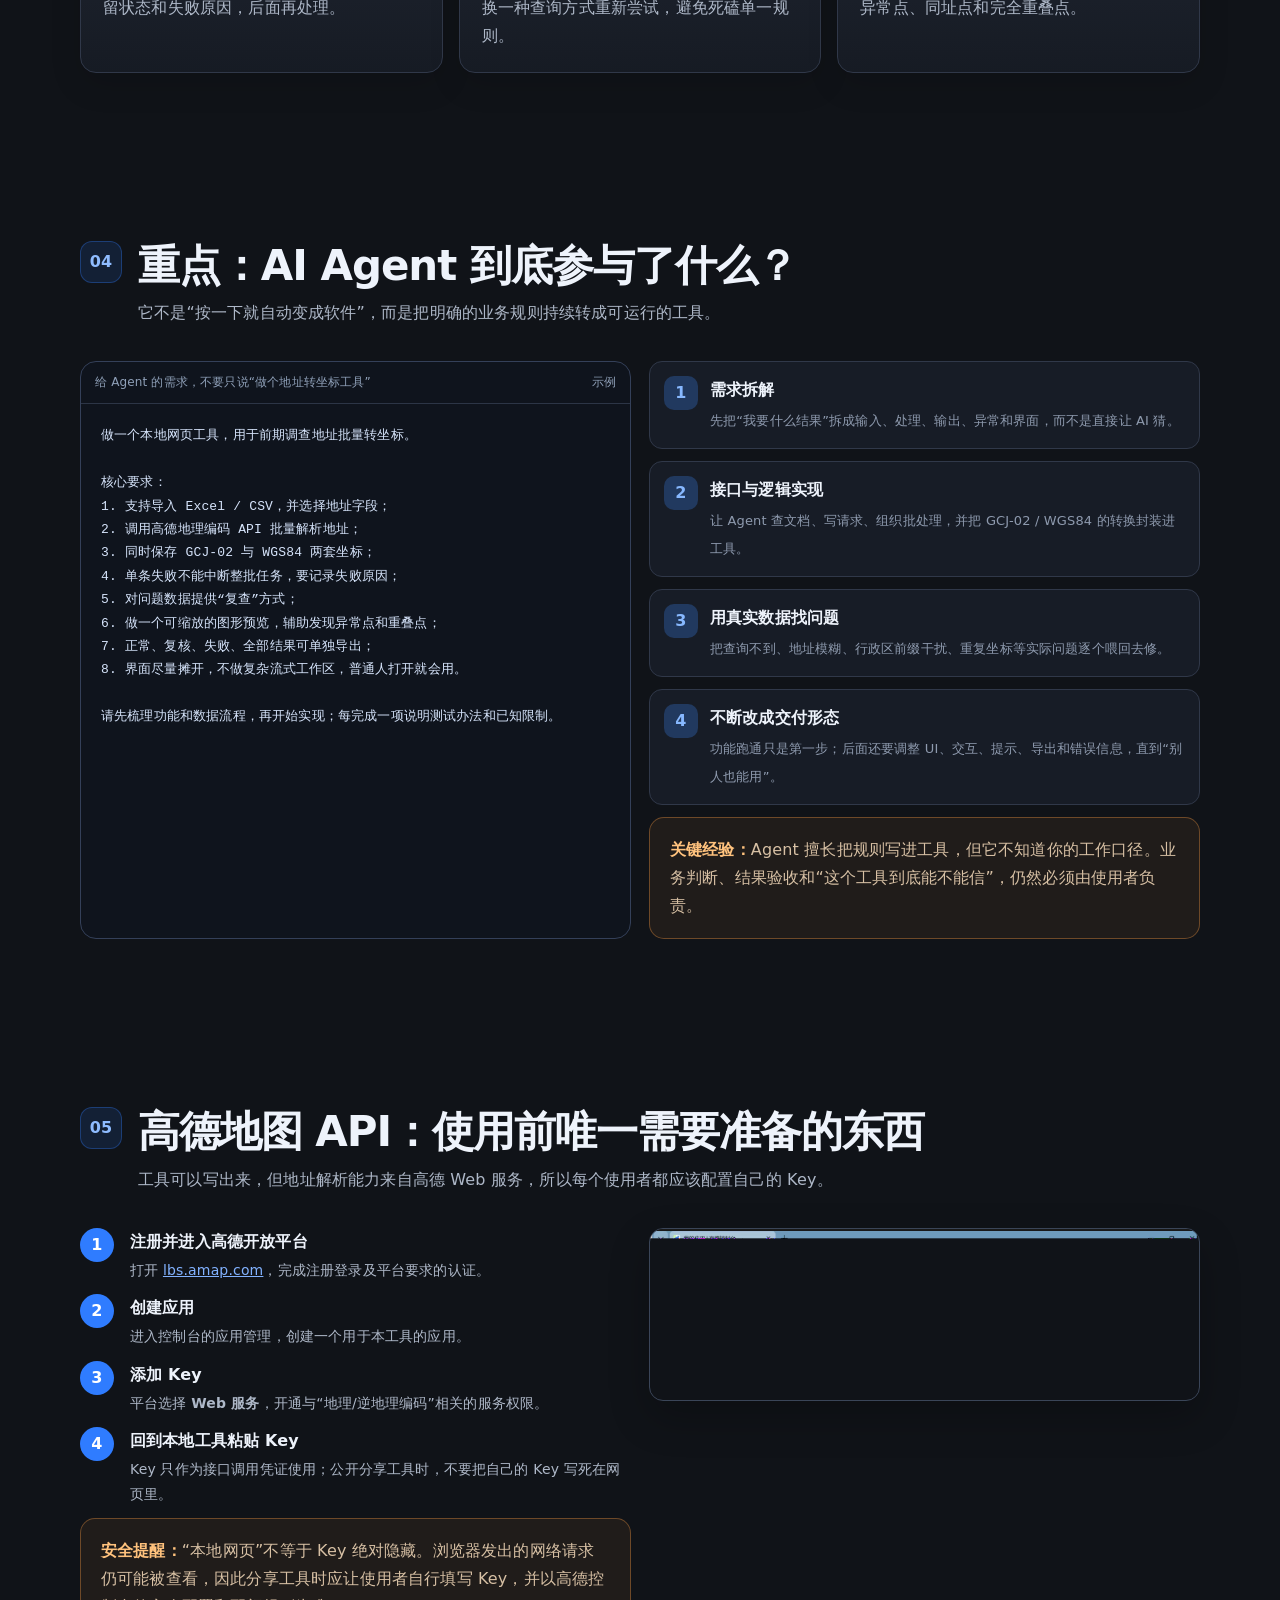
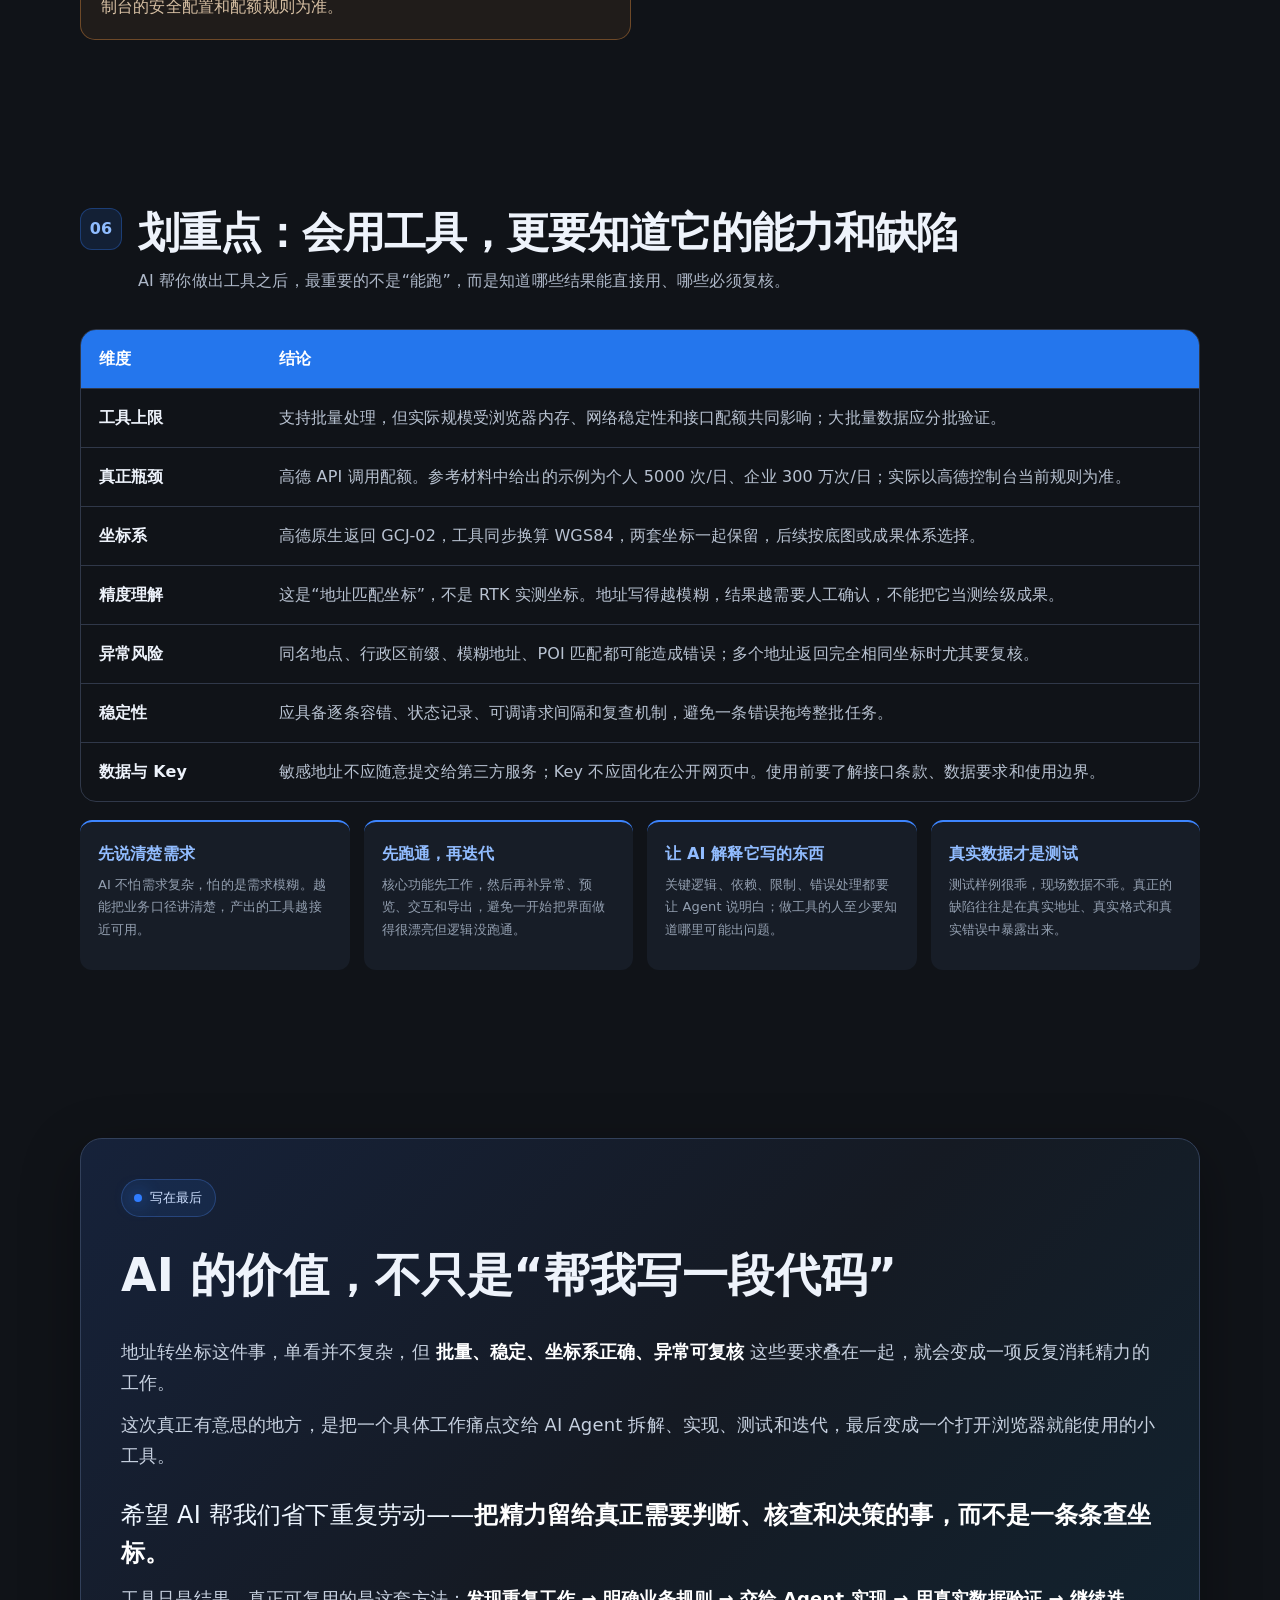
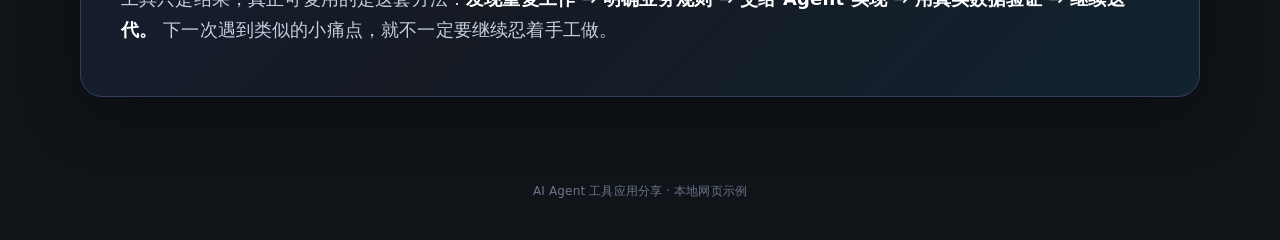
==== commit c0cb39f1: "Use PNG image, add project background and share QR" ====
--- a/demos/ai-agent-geocode/index.html
+++ b/demos/ai-agent-geocode/index.html
@@ -1,84 +1,100 @@
 <!DOCTYPE html>
-
 <html lang="zh-CN">
 <head>
 <meta charset="utf-8"/>
 <meta content="width=device-width,initial-scale=1,viewport-fit=cover" name="viewport"/>
 <title>使用 AI Agent，把重复工作做成一个网页工具</title>
-
-<link href="./styles.css" rel="stylesheet"/></head>
+<link href="./styles.css" rel="stylesheet"/>
+<style>
+.share-fab{position:fixed;right:22px;bottom:22px;z-index:160;display:flex;align-items:center;gap:8px;border:1px solid rgba(106,166,255,.36);background:linear-gradient(180deg,rgba(26,38,59,.94),rgba(16,24,38,.96));color:#edf4ff;border-radius:999px;padding:12px 16px;cursor:pointer;box-shadow:0 14px 40px rgba(0,0,0,.3);font-weight:700;backdrop-filter:blur(12px)}
+.share-modal{position:fixed;inset:0;z-index:9998;background:rgba(4,7,12,.72);backdrop-filter:blur(12px);display:flex;align-items:center;justify-content:center;padding:18px;opacity:0;pointer-events:none;transition:opacity .18s ease}.share-modal.open{opacity:1;pointer-events:auto}.share-panel{position:relative;width:min(92vw,420px);background:linear-gradient(180deg,#192130,#121924);border:1px solid rgba(255,255,255,.08);border-radius:22px;box-shadow:0 30px 80px rgba(0,0,0,.42);padding:28px 22px 22px;text-align:center}.share-close{position:absolute;top:12px;right:12px;width:38px;height:38px;border-radius:50%;border:1px solid rgba(255,255,255,.12);background:rgba(255,255,255,.03);color:#fff;font-size:24px;cursor:pointer}.share-panel h3{margin:0 0 8px;font-size:26px}.share-desc{margin:0 auto 16px;color:#acb9cb;font-size:14px}.share-qr-wrap{width:244px;height:244px;margin:0 auto 14px;background:#fff;border-radius:18px;padding:12px;display:grid;place-items:center}.share-qr-wrap img{width:220px;height:220px;display:block}.share-url{font-size:12px;line-height:1.5;color:#d6e1f1;background:rgba(255,255,255,.04);border:1px solid rgba(255,255,255,.08);padding:10px 12px;border-radius:12px;word-break:break-all;margin-bottom:14px}.share-actions{display:flex;gap:10px;justify-content:center}.share-action{border:1px solid rgba(255,255,255,.12);background:#161d29;color:#eef5ff;padding:10px 14px;border-radius:12px;cursor:pointer;font-weight:700;min-width:120px}.share-action.primary{background:linear-gradient(90deg,#2f7cff,#5b95ff);border-color:transparent}.share-tip{margin-top:12px;color:#7f8ca2;font-size:12px;min-height:18px}@media(max-width:640px){.share-fab{right:14px;bottom:14px}.share-actions{flex-direction:column}.share-action{width:100%}}
+</style>
+</head>
 <body>
 <header class="topbar">
-<div class="nav">
-<div class="brand"><b>AI Agent</b> × 网页工具</div>
-<div class="navlinks">
-<a href="#problem">需求</a><a href="#coords">坐标</a><a href="#tool">成品</a><a href="#agent">Agent</a><a href="#api">API</a><a href="#focus">划重点</a><a href="#end">最后</a>
-</div>
-</div>
+  <div class="nav">
+    <div class="brand"><b>AI Agent</b> × 网页工具</div>
+    <div class="navlinks">
+      <a href="#background">背景</a><a href="#problem">需求</a><a href="#coords">坐标</a><a href="#tool">成品</a><a href="#agent">Agent</a><a href="#api">API</a><a href="#focus">划重点</a><a href="#end">最后</a>
+    </div>
+  </div>
 </header>
 <main>
-<section class="section hero">
-<div class="reveal">
-<div class="kicker"><span class="dot"></span> 从业务需求到可直接使用的本地工具</div>
-<h1>使用 <span class="accent">AI Agent</span><br/>把重复工作做成网页工具</h1>
-<p class="lead">以“批量地址转坐标”为例：让 WorkBuddy、Codex、Kimi 等 Agent 辅助完成工具搭建、接口调用、坐标转换、异常处理和界面迭代。重点不在“AI 会不会写代码”，而在于我们能不能把工作规则讲清楚、验证清楚、最后真正用起来。</p>
-<div class="hero-pills"><span class="pill">高德地理编码 API</span><span class="pill">GCJ-02 → WGS84</span><span class="pill">批量导入 / 处理 / 导出</span><span class="pill">奥维地图 / 位置示意图</span></div>
-</div>
-<div aria-label="本地网页工具示意" class="browser reveal">
-<div class="browser-head"><i class="traffic"></i><i class="traffic"></i><i class="traffic"></i><div class="url">file:///address-geocoder/index.html</div></div>
-<div class="tool">
-<div class="tool-title">批量地址坐标工具</div><div class="tool-sub">地址解析 · 坐标转换 · 异常复核 · 分类导出</div>
-<div class="drop">拖入 Excel / CSV，或点击选择文件</div>
-<div class="tool-grid"><div class="field"><small>地址字段</small><b>完整地址</b></div><div class="field"><small>城市 / 区县</small><b>自动识别</b></div><div class="field"><small>高德 Web 服务 Key</small><b>••••••••••••</b></div><div class="field"><small>输出坐标</small><b>GCJ-02 + WGS84</b></div></div>
-<div class="run">开始批量解析</div>
-<div class="statrow"><div class="stat"><strong>286</strong><small>正常</small></div><div class="stat"><strong>12</strong><small>需复核</small></div><div class="stat"><strong>4</strong><small>失败</small></div></div>
-</div>
-</div>
-</section>
-<section class="section" id="problem">
-<div class="section-title reveal"><div class="num">01</div><div><h2>先从工作问题出发，不从代码出发</h2><p>真正要解决的，是前期调查里反复出现的“地址 → 点位”工作。</p></div></div>
-<div class="quote reveal">手上几十、几百条地址，需要快速变成能定位、能核查、能上图的经纬度点位。</div>
-<div class="grid3">
-<div class="card reveal"><div class="icon">查</div><h3>一条条搜地图</h3><p>能做，但大量重复点击、复制和粘贴，数量一多就容易漏、错、混。</p></div>
-<div class="card reveal"><div class="icon">点</div><h3>前期调查快速定位</h3><p>批量获取目标点位后，可导入奥维地图，辅助现场定位、路线判断和核查。</p></div>
-<div class="card reveal"><div class="icon">图</div><h3>直接形成位置成果</h3><p>经纬度结果可以继续用于位置示意图、项目分布图或后续 GIS 数据整理。</p></div>
-</div>
-</section>
-<section class="section" id="coords">
-<div class="section-title reveal"><div class="num">02</div><div><h2>原理可以略过，但“为什么要转”一定要知道</h2><p>记住一个结论：不同地图体系的坐标不能直接混用。</p></div></div>
-<div class="grid2">
-<div class="coord-card reveal">
-<h3>同一地点，为什么坐标对不上？</h3>
-<div class="mapbox"><div class="road r1"></div><div class="road r2"></div><div class="road r3"></div><div class="point p1"></div><div class="point p2"></div><div class="offset"></div><div class="lab l1">WGS84</div><div class="lab l2">GCJ-02 火星坐标</div></div>
-<div class="coord-table"><div>GCJ-02</div><div><span class="mono">116.397499, 39.908722</span></div><div>WGS84</div><div><span class="mono">116.391255, 39.907318</span></div></div>
-</div>
-<div class="card reveal" style="display:flex;flex-direction:column;justify-content:center">
-<h3 style="font-size:25px">为什么这一步不能省？</h3>
-<p style="font-size:16px">高德返回的是 <strong style="color:var(--orange)">GCJ-02（火星坐标）</strong>。GPS、很多国际数据和其他成果可能使用 <strong style="color:var(--blue2)">WGS84</strong>。如果把高德返回值直接当成 WGS84 使用，点位可能整体“飘”出去几十到几百米。</p>
-<div class="warn" style="margin-top:20px"><b>分享时只讲到这里就够：</b>不是为了讲坐标转换公式，而是让使用者知道——工具为什么同时保留两套坐标，以及什么时候应该用哪一套。</div>
-</div>
-</div>
-</section>
-<section class="section" id="tool">
-<div class="section-title reveal"><div class="num">03</div><div><h2>成品工具：四步把地址变成点</h2><p>浏览器打开即可，操作逻辑尽量做成“看得懂、点得动、出错能查”。</p></div></div>
-<div class="flow">
-<div class="step reveal"><b>STEP 01</b><h3>导入地址表</h3><p>Excel / CSV 等表格数据，识别地址、城市或区县字段。</p></div>
-<div class="step reveal"><b>STEP 02</b><h3>调用高德 API</h3><p>将文本地址批量解析为 GCJ-02 经纬度。</p></div>
-<div class="step reveal"><b>STEP 03</b><h3>自动坐标转换</h3><p>同步生成 WGS84，避免后续重复处理或混用。</p></div>
-<div class="step reveal"><b>STEP 04</b><h3>复核与分类导出</h3><p>正常、复核、失败分别处理，也可一次导出全部结果。</p></div>
-</div>
-<div class="grid3" style="margin-top:18px">
-<div class="card reveal"><h3>异常不中断</h3><p>某一条地址失败，不让整批任务一起停；保留状态和失败原因，后面再处理。</p></div>
-<div class="card reveal"><h3>问题地址可“复查”</h3><p>对添加市县前缀后反而匹配失败的数据，可换一种查询方式重新尝试，避免死磕单一规则。</p></div>
-<div class="card reveal"><h3>结果可视化核查</h3><p>把坐标先放到图形预览里看分布，特别关注异常点、同址点和完全重叠点。</p></div>
-</div>
-</section>
-<section class="section" id="agent">
-<div class="section-title reveal"><div class="num">04</div><div><h2>重点：AI Agent 到底参与了什么？</h2><p>它不是“按一下就自动变成软件”，而是把明确的业务规则持续转成可运行的工具。</p></div></div>
-<div class="grid2">
-<div class="prompt reveal">
-<div class="prompt-top"><span>给 Agent 的需求，不要只说“做个地址转坐标工具”</span><span>示例</span></div>
-<pre>做一个本地网页工具，用于前期调查地址批量转坐标。
+  <section class="section hero">
+    <div class="reveal">
+      <div class="kicker"><span class="dot"></span> 从业务需求到可直接使用的本地工具</div>
+      <h1>使用 <span class="accent">AI Agent</span><br/>把重复工作做成网页工具</h1>
+      <p class="lead">以“批量地址转坐标”为例：让 WorkBuddy、Codex、Kimi 等 Agent 辅助完成工具搭建、接口调用、坐标转换、异常处理和界面迭代。重点不在“AI 会不会写代码”，而在于我们能不能把工作规则讲清楚、验证清楚、最后真正用起来。</p>
+      <div class="hero-pills"><span class="pill">高德地理编码 API</span><span class="pill">GCJ-02 → WGS84</span><span class="pill">批量导入 / 处理 / 导出</span><span class="pill">奥维地图 / 位置示意图</span></div>
+    </div>
+    <div aria-label="本地网页工具示意" class="browser reveal">
+      <div class="browser-head"><i class="traffic"></i><i class="traffic"></i><i class="traffic"></i><div class="url">file:///address-geocoder/index.html</div></div>
+      <div class="tool">
+        <div class="tool-title">批量地址坐标工具</div><div class="tool-sub">地址解析 · 坐标转换 · 异常复核 · 分类导出</div>
+        <div class="drop">拖入 Excel / CSV，或点击选择文件</div>
+        <div class="tool-grid"><div class="field"><small>地址字段</small><b>完整地址</b></div><div class="field"><small>城市 / 区县</small><b>自动识别</b></div><div class="field"><small>高德 Web 服务 Key</small><b>••••••••••••</b></div><div class="field"><small>输出坐标</small><b>GCJ-02 + WGS84</b></div></div>
+        <div class="run">开始批量解析</div>
+        <div class="statrow"><div class="stat"><strong>286</strong><small>正常</small></div><div class="stat"><strong>12</strong><small>需复核</small></div><div class="stat"><strong>4</strong><small>失败</small></div></div>
+      </div>
+    </div>
+  </section>
+
+  <section class="section" id="background">
+    <div class="section-title reveal"><div class="num">00</div><div><h2>项目背景</h2><p>澄迈县金江镇现状商品房楼盘市场调研。</p></div></div>
+    <div class="grid3">
+      <div class="card reveal"><div class="icon">楼</div><h3>调研对象</h3><p>金江镇现状商品房楼盘。</p></div>
+      <div class="card reveal"><div class="icon">表</div><h3>调研内容</h3><p>梳理楼盘的基本情况，包括项目名称、位置、建设及销售等基础信息。</p></div>
+      <div class="card reveal"><div class="icon">人</div><h3>客户群体</h3><p>了解各楼盘主要客户群体及基本置业特征，为后续市场判断提供参考。</p></div>
+    </div>
+  </section>
+
+  <section class="section" id="problem">
+    <div class="section-title reveal"><div class="num">01</div><div><h2>先从工作问题出发，不从代码出发</h2><p>真正要解决的，是前期调查里反复出现的“地址 → 点位”工作。</p></div></div>
+    <div class="quote reveal">手上几十、几百条地址，需要快速变成能定位、能核查、能上图的经纬度点位。</div>
+    <div class="grid3">
+      <div class="card reveal"><div class="icon">查</div><h3>一条条搜地图</h3><p>能做，但大量重复点击、复制和粘贴，数量一多就容易漏、错、混。</p></div>
+      <div class="card reveal"><div class="icon">点</div><h3>前期调查快速定位</h3><p>批量获取目标点位后，可导入奥维地图，辅助现场定位、路线判断和核查。</p></div>
+      <div class="card reveal"><div class="icon">图</div><h3>直接形成位置成果</h3><p>经纬度结果可以继续用于位置示意图、项目分布图或后续 GIS 数据整理。</p></div>
+    </div>
+  </section>
+
+  <section class="section" id="coords">
+    <div class="section-title reveal"><div class="num">02</div><div><h2>原理可以略过，但“为什么要转”一定要知道</h2><p>记住一个结论：不同地图体系的坐标不能直接混用。</p></div></div>
+    <div class="grid2">
+      <div class="coord-card reveal">
+        <h3>同一地点，为什么坐标对不上？</h3>
+        <div class="mapbox"><div class="road r1"></div><div class="road r2"></div><div class="road r3"></div><div class="point p1"></div><div class="point p2"></div><div class="offset"></div><div class="lab l1">WGS84</div><div class="lab l2">GCJ-02 火星坐标</div></div>
+        <div class="coord-table"><div>GCJ-02</div><div><span class="mono">116.397499, 39.908722</span></div><div>WGS84</div><div><span class="mono">116.391255, 39.907318</span></div></div>
+      </div>
+      <div class="card reveal" style="display:flex;flex-direction:column;justify-content:center">
+        <h3 style="font-size:25px">为什么这一步不能省？</h3>
+        <p style="font-size:16px">高德返回的是 <strong style="color:var(--orange)">GCJ-02（火星坐标）</strong>。GPS、很多国际数据和其他成果可能使用 <strong style="color:var(--blue2)">WGS84</strong>。如果把高德返回值直接当成 WGS84 使用，点位可能整体“飘”出去几十到几百米。</p>
+        <div class="warn" style="margin-top:20px"><b>分享时只讲到这里就够：</b>不是为了讲坐标转换公式，而是让使用者知道——工具为什么同时保留两套坐标，以及什么时候应该用哪一套。</div>
+      </div>
+    </div>
+  </section>
+
+  <section class="section" id="tool">
+    <div class="section-title reveal"><div class="num">03</div><div><h2>成品工具：四步把地址变成点</h2><p>浏览器打开即可，操作逻辑尽量做成“看得懂、点得动、出错能查”。</p></div></div>
+    <div class="flow">
+      <div class="step reveal"><b>STEP 01</b><h3>导入地址表</h3><p>Excel / CSV 等表格数据，识别地址、城市或区县字段。</p></div>
+      <div class="step reveal"><b>STEP 02</b><h3>调用高德 API</h3><p>将文本地址批量解析为 GCJ-02 经纬度。</p></div>
+      <div class="step reveal"><b>STEP 03</b><h3>自动坐标转换</h3><p>同步生成 WGS84，避免后续重复处理或混用。</p></div>
+      <div class="step reveal"><b>STEP 04</b><h3>复核与分类导出</h3><p>正常、复核、失败分别处理，也可一次导出全部结果。</p></div>
+    </div>
+    <div class="grid3" style="margin-top:18px">
+      <div class="card reveal"><h3>异常不中断</h3><p>某一条地址失败，不让整批任务一起停；保留状态和失败原因，后面再处理。</p></div>
+      <div class="card reveal"><h3>问题地址可“复查”</h3><p>对添加市县前缀后反而匹配失败的数据，可换一种查询方式重新尝试，避免死磕单一规则。</p></div>
+      <div class="card reveal"><h3>结果可视化核查</h3><p>把坐标先放到图形预览里看分布，特别关注异常点、同址点和完全重叠点。</p></div>
+    </div>
+  </section>
+
+  <section class="section" id="agent">
+    <div class="section-title reveal"><div class="num">04</div><div><h2>重点：AI Agent 到底参与了什么？</h2><p>它不是“按一下就自动变成软件”，而是把明确的业务规则持续转成可运行的工具。</p></div></div>
+    <div class="grid2">
+      <div class="prompt reveal">
+        <div class="prompt-top"><span>给 Agent 的需求，不要只说“做个地址转坐标工具”</span><span>示例</span></div>
+        <pre>做一个本地网页工具，用于前期调查地址批量转坐标。
 
 核心要求：
 1. 支持导入 Excel / CSV，并选择地址字段；
@@ -91,60 +107,98 @@
 8. 界面尽量摊开，不做复杂流式工作区，普通人打开就会用。
 
 请先梳理功能和数据流程，再开始实现；每完成一项说明测试办法和已知限制。</pre>
+      </div>
+      <div class="agentlist reveal">
+        <div class="agent-item"><div class="badge">1</div><div><strong>需求拆解</strong><span>先把“我要什么结果”拆成输入、处理、输出、异常和界面，而不是直接让 AI 猜。</span></div></div>
+        <div class="agent-item"><div class="badge">2</div><div><strong>接口与逻辑实现</strong><span>让 Agent 查文档、写请求、组织批处理，并把 GCJ-02 / WGS84 的转换封装进工具。</span></div></div>
+        <div class="agent-item"><div class="badge">3</div><div><strong>用真实数据找问题</strong><span>把查询不到、地址模糊、行政区前缀干扰、重复坐标等实际问题逐个喂回去修。</span></div></div>
+        <div class="agent-item"><div class="badge">4</div><div><strong>不断改成交付形态</strong><span>功能跑通只是第一步；后面还要调整 UI、交互、提示、导出和错误信息，直到“别人也能用”。</span></div></div>
+        <div class="warn"><b>关键经验：</b>Agent 擅长把规则写进工具，但它不知道你的工作口径。业务判断、结果验收和“这个工具到底能不能信”，仍然必须由使用者负责。</div>
+      </div>
+    </div>
+  </section>
+
+  <section class="section" id="api">
+    <div class="section-title reveal"><div class="num">05</div><div><h2>高德地图 API：使用前唯一需要准备的东西</h2><p>工具可以写出来，但地址解析能力来自高德 Web 服务，所以每个使用者都应该配置自己的 Key。</p></div></div>
+    <div class="grid2">
+      <div class="steps reveal">
+        <div class="api-step"><div><b>注册并进入高德开放平台</b><p>打开 <a href="https://lbs.amap.com" rel="noopener" style="color:#82b2ff" target="_blank">lbs.amap.com</a>，完成注册登录及平台要求的认证。</p></div></div>
+        <div class="api-step"><div><b>创建应用</b><p>进入控制台的应用管理，创建一个用于本工具的应用。</p></div></div>
+        <div class="api-step"><div><b>添加 Key</b><p>平台选择 <strong>Web 服务</strong>，开通与“地理/逆地理编码”相关的服务权限。</p></div></div>
+        <div class="api-step"><div><b>回到本地工具粘贴 Key</b><p>Key 只作为接口调用凭证使用；公开分享工具时，不要把自己的 Key 写死在网页里。</p></div></div>
+        <div class="warn"><b>安全提醒：</b>“本地网页”不等于 Key 绝对隐藏。浏览器发出的网络请求仍可能被查看，因此分享工具时应让使用者自行填写 Key，并以高德控制台的安全配置和配额规则为准。</div>
+      </div>
+      <div class="reveal"><img alt="高德开放平台控制台：创建应用与 Web 服务 Key 示例（Key 已隐藏）" aria-label="点击放大高德开放平台控制台截图" class="api-shot zoomable-image" loading="lazy" role="button" src="./amap_console.png" tabindex="0" title="点击放大查看"/></div>
+    </div>
+  </section>
+
+  <section class="section" id="focus">
+    <div class="section-title reveal"><div class="num">06</div><div><h2>划重点：会用工具，更要知道它的能力和缺陷</h2><p>AI 帮你做出工具之后，最重要的不是“能跑”，而是知道哪些结果能直接用、哪些必须复核。</p></div></div>
+    <div class="table reveal">
+      <div class="tr th"><div>维度</div><div>结论</div></div>
+      <div class="tr"><div>工具上限</div><div>支持批量处理，但实际规模受浏览器内存、网络稳定性和接口配额共同影响；大批量数据应分批验证。</div></div>
+      <div class="tr"><div>真正瓶颈</div><div>高德 API 调用配额。参考材料中给出的示例为个人 5000 次/日、企业 300 万次/日；实际以高德控制台当前规则为准。</div></div>
+      <div class="tr"><div>坐标系</div><div>高德原生返回 GCJ-02，工具同步换算 WGS84，两套坐标一起保留，后续按底图或成果体系选择。</div></div>
+      <div class="tr"><div>精度理解</div><div>这是“地址匹配坐标”，不是 RTK 实测坐标。地址写得越模糊，结果越需要人工确认，不能把它当测绘级成果。</div></div>
+      <div class="tr"><div>异常风险</div><div>同名地点、行政区前缀、模糊地址、POI 匹配都可能造成错误；多个地址返回完全相同坐标时尤其要复核。</div></div>
+      <div class="tr"><div>稳定性</div><div>应具备逐条容错、状态记录、可调请求间隔和复查机制，避免一条错误拖垮整批任务。</div></div>
+      <div class="tr"><div>数据与 Key</div><div>敏感地址不应随意提交给第三方服务；Key 不应固化在公开网页中。使用前要了解接口条款、数据要求和使用边界。</div></div>
+    </div>
+    <div class="takeaway" style="margin-top:18px">
+      <div class="take reveal"><b>先说清楚需求</b><p>AI 不怕需求复杂，怕的是需求模糊。越能把业务口径讲清楚，产出的工具越接近可用。</p></div>
+      <div class="take reveal"><b>先跑通，再迭代</b><p>核心功能先工作，然后再补异常、预览、交互和导出，避免一开始把界面做得很漂亮但逻辑没跑通。</p></div>
+      <div class="take reveal"><b>让 AI 解释它写的东西</b><p>关键逻辑、依赖、限制、错误处理都要让 Agent 说明白；做工具的人至少要知道哪里可能出问题。</p></div>
+      <div class="take reveal"><b>真实数据才是测试</b><p>测试样例很乖，现场数据不乖。真正的缺陷往往是在真实地址、真实格式和真实错误中暴露出来。</p></div>
+    </div>
+  </section>
+
+  <section class="section" id="end">
+    <div class="final reveal">
+      <div class="kicker"><span class="dot"></span> 写在最后</div>
+      <h2>AI 的价值，不只是“帮我写一段代码”</h2>
+      <p>地址转坐标这件事，单看并不复杂，但 <strong>批量、稳定、坐标系正确、异常可复核</strong> 这些要求叠在一起，就会变成一项反复消耗精力的工作。</p>
+      <p>这次真正有意思的地方，是把一个具体工作痛点交给 AI Agent 拆解、实现、测试和迭代，最后变成一个打开浏览器就能使用的小工具。</p>
+      <p class="big">希望 AI 帮我们省下重复劳动——<strong>把精力留给真正需要判断、核查和决策的事，而不是一条条查坐标。</strong></p>
+      <p>工具只是结果，真正可复用的是这套方法：<strong>发现重复工作 → 明确业务规则 → 交给 Agent 实现 → 用真实数据验证 → 继续迭代。</strong> 下一次遇到类似的小痛点，就不一定要继续忍着手工做。</p>
+    </div>
+  </section>
+  <div class="footer">AI Agent 工具应用分享 · 本地网页示例</div>
+</main>
+
+<button class="share-fab" id="shareFab" type="button" aria-label="打开分享二维码">
+  <span class="share-fab-icon">⌁</span><span>分享</span>
+</button>
+
+<div aria-hidden="true" class="share-modal" id="shareModal">
+  <div class="share-panel" role="dialog" aria-modal="true" aria-labelledby="shareTitle">
+    <button class="share-close" id="shareClose" type="button" aria-label="关闭分享窗口">×</button>
+    <div class="share-kicker">页面分享</div>
+    <h3 id="shareTitle">扫码打开当前分享页</h3>
+    <p class="share-desc">可以直接扫码，也可以复制链接发给同事。省得再手搓一串长网址，手都替你喊累。</p>
+    <div class="share-qr-wrap"><img id="shareQrImage" alt="当前页面分享二维码"/></div>
+    <div class="share-url" id="shareUrlText"></div>
+    <div class="share-actions">
+      <button class="share-action primary" id="copyShareLink" type="button">复制链接</button>
+      <button class="share-action" id="nativeShareBtn" type="button">系统分享</button>
+    </div>
+    <div class="share-tip" id="shareTip">二维码会自动指向当前页面地址。</div>
+  </div>
 </div>
-<div class="agentlist reveal">
-<div class="agent-item"><div class="badge">1</div><div><strong>需求拆解</strong><span>先把“我要什么结果”拆成输入、处理、输出、异常和界面，而不是直接让 AI 猜。</span></div></div>
-<div class="agent-item"><div class="badge">2</div><div><strong>接口与逻辑实现</strong><span>让 Agent 查文档、写请求、组织批处理，并把 GCJ-02 / WGS84 的转换封装进工具。</span></div></div>
-<div class="agent-item"><div class="badge">3</div><div><strong>用真实数据找问题</strong><span>把查询不到、地址模糊、行政区前缀干扰、重复坐标等实际问题逐个喂回去修。</span></div></div>
-<div class="agent-item"><div class="badge">4</div><div><strong>不断改成交付形态</strong><span>功能跑通只是第一步；后面还要调整 UI、交互、提示、导出和错误信息，直到“别人也能用”。</span></div></div>
-<div class="warn"><b>关键经验：</b>Agent 擅长把规则写进工具，但它不知道你的工作口径。业务判断、结果验收和“这个工具到底能不能信”，仍然必须由使用者负责。</div>
-</div>
-</div>
-</section>
-<section class="section" id="api">
-<div class="section-title reveal"><div class="num">05</div><div><h2>高德地图 API：使用前唯一需要准备的东西</h2><p>工具可以写出来，但地址解析能力来自高德 Web 服务，所以每个使用者都应该配置自己的 Key。</p></div></div>
-<div class="grid2">
-<div class="steps reveal">
-<div class="api-step"><div><b>注册并进入高德开放平台</b><p>打开 <a href="https://lbs.amap.com" rel="noopener" style="color:#82b2ff" target="_blank">lbs.amap.com</a>，完成注册登录及平台要求的认证。</p></div></div>
-<div class="api-step"><div><b>创建应用</b><p>进入控制台的应用管理，创建一个用于本工具的应用。</p></div></div>
-<div class="api-step"><div><b>添加 Key</b><p>平台选择 <strong>Web 服务</strong>，开通与“地理/逆地理编码”相关的服务权限。</p></div></div>
-<div class="api-step"><div><b>回到本地工具粘贴 Key</b><p>Key 只作为接口调用凭证使用；公开分享工具时，不要把自己的 Key 写死在网页里。</p></div></div>
-<div class="warn"><b>安全提醒：</b>“本地网页”不等于 Key 绝对隐藏。浏览器发出的网络请求仍可能被查看，因此分享工具时应让使用者自行填写 Key，并以高德控制台的安全配置和配额规则为准。</div>
-</div>
-<div class="reveal"><img alt="高德开放平台控制台：创建应用与 Web 服务 Key 示例（Key 已隐藏）" aria-label="点击放大高德开放平台控制台截图" class="api-shot zoomable-image" loading="lazy" role="button" src="./amap_console.webp" tabindex="0" title="点击放大查看"/></div>
-</div>
-</section>
-<section class="section" id="focus">
-<div class="section-title reveal"><div class="num">06</div><div><h2>划重点：会用工具，更要知道它的能力和缺陷</h2><p>AI 帮你做出工具之后，最重要的不是“能跑”，而是知道哪些结果能直接用、哪些必须复核。</p></div></div>
-<div class="table reveal">
-<div class="tr th"><div>维度</div><div>结论</div></div>
-<div class="tr"><div>工具上限</div><div>支持批量处理，但实际规模受浏览器内存、网络稳定性和接口配额共同影响；大批量数据应分批验证。</div></div>
-<div class="tr"><div>真正瓶颈</div><div>高德 API 调用配额。参考材料中给出的示例为个人 5000 次/日、企业 300 万次/日；实际以高德控制台当前规则为准。</div></div>
-<div class="tr"><div>坐标系</div><div>高德原生返回 GCJ-02，工具同步换算 WGS84，两套坐标一起保留，后续按底图或成果体系选择。</div></div>
-<div class="tr"><div>精度理解</div><div>这是“地址匹配坐标”，不是 RTK 实测坐标。地址写得越模糊，结果越需要人工确认，不能把它当测绘级成果。</div></div>
-<div class="tr"><div>异常风险</div><div>同名地点、行政区前缀、模糊地址、POI 匹配都可能造成错误；多个地址返回完全相同坐标时尤其要复核。</div></div>
-<div class="tr"><div>稳定性</div><div>应具备逐条容错、状态记录、可调请求间隔和复查机制，避免一条错误拖垮整批任务。</div></div>
-<div class="tr"><div>数据与 Key</div><div>敏感地址不应随意提交给第三方服务；Key 不应固化在公开网页中。使用前要了解接口条款、数据要求和使用边界。</div></div>
-</div>
-<div class="takeaway" style="margin-top:18px">
-<div class="take reveal"><b>先说清楚需求</b><p>AI 不怕需求复杂，怕的是需求模糊。越能把业务口径讲清楚，产出的工具越接近可用。</p></div>
-<div class="take reveal"><b>先跑通，再迭代</b><p>核心功能先工作，然后再补异常、预览、交互和导出，避免一开始把界面做得很漂亮但逻辑没跑通。</p></div>
-<div class="take reveal"><b>让 AI 解释它写的东西</b><p>关键逻辑、依赖、限制、错误处理都要让 Agent 说明白；做工具的人至少要知道哪里可能出问题。</p></div>
-<div class="take reveal"><b>真实数据才是测试</b><p>测试样例很乖，现场数据不乖。真正的缺陷往往是在真实地址、真实格式和真实错误中暴露出来。</p></div>
-</div>
-</section>
-<section class="section" id="end">
-<div class="final reveal">
-<div class="kicker"><span class="dot"></span> 写在最后</div>
-<h2>AI 的价值，不只是“帮我写一段代码”</h2>
-<p>地址转坐标这件事，单看并不复杂，但 <strong>批量、稳定、坐标系正确、异常可复核</strong> 这些要求叠在一起，就会变成一项反复消耗精力的工作。</p>
-<p>这次真正有意思的地方，是把一个具体工作痛点交给 AI Agent 拆解、实现、测试和迭代，最后变成一个打开浏览器就能使用的小工具。</p>
-<p class="big">希望 AI 帮我们省下重复劳动——<strong>把精力留给真正需要判断、核查和决策的事，而不是一条条查坐标。</strong></p>
-<p>工具只是结果，真正可复用的是这套方法：<strong>发现重复工作 → 明确业务规则 → 交给 Agent 实现 → 用真实数据验证 → 继续迭代。</strong> 下一次遇到类似的小痛点，就不一定要继续忍着手工做。</p>
-</div>
-</section>
-<div class="footer">AI Agent 工具应用分享 · 本地网页示例</div>
-</main>
-
-<div aria-hidden="true" class="image-lightbox" id="imageLightbox"><div aria-label="图片预览" aria-modal="true" class="image-lightbox-inner" role="dialog"><button aria-label="关闭图片预览" class="image-lightbox-close" type="button">×</button><img alt="放大预览"/></div><div class="image-lightbox-caption" id="imageLightboxCaption"></div></div><script defer="True" src="./app.js"></script></body>
+
+<div aria-hidden="true" class="image-lightbox" id="imageLightbox"><div aria-label="图片预览" aria-modal="true" class="image-lightbox-inner" role="dialog"><button aria-label="关闭图片预览" class="image-lightbox-close" type="button">×</button><img alt="放大预览"/></div><div class="image-lightbox-caption" id="imageLightboxCaption"></div></div>
+<script defer src="./app.js"></script>
+
+<script>
+(()=>{
+const btn=document.getElementById('shareFab'),modal=document.getElementById('shareModal'),close=document.getElementById('shareClose'),urlText=document.getElementById('shareUrlText'),qr=document.getElementById('shareQrImage'),copy=document.getElementById('copyShareLink'),nativeBtn=document.getElementById('nativeShareBtn'),tip=document.getElementById('shareTip');
+if(!btn||!modal)return;
+const url=location.href;
+function openShare(){urlText.textContent=url;qr.src='https://api.qrserver.com/v1/create-qr-code/?size=220x220&data='+encodeURIComponent(url);modal.classList.add('open');modal.setAttribute('aria-hidden','false')}
+function closeShare(){modal.classList.remove('open');modal.setAttribute('aria-hidden','true')}
+btn.addEventListener('click',openShare);close.addEventListener('click',closeShare);modal.addEventListener('click',e=>{if(e.target===modal)closeShare()});document.addEventListener('keydown',e=>{if(e.key==='Escape')closeShare()});
+copy.addEventListener('click',async()=>{try{await navigator.clipboard.writeText(url);tip.textContent='链接已复制。'}catch(e){tip.textContent='复制失败，请手动复制链接。'}});
+if(navigator.share){nativeBtn.addEventListener('click',()=>navigator.share({title:document.title,url}).catch(()=>{}));}else{nativeBtn.style.display='none'}
+})();
+</script>
+</body>
 </html>
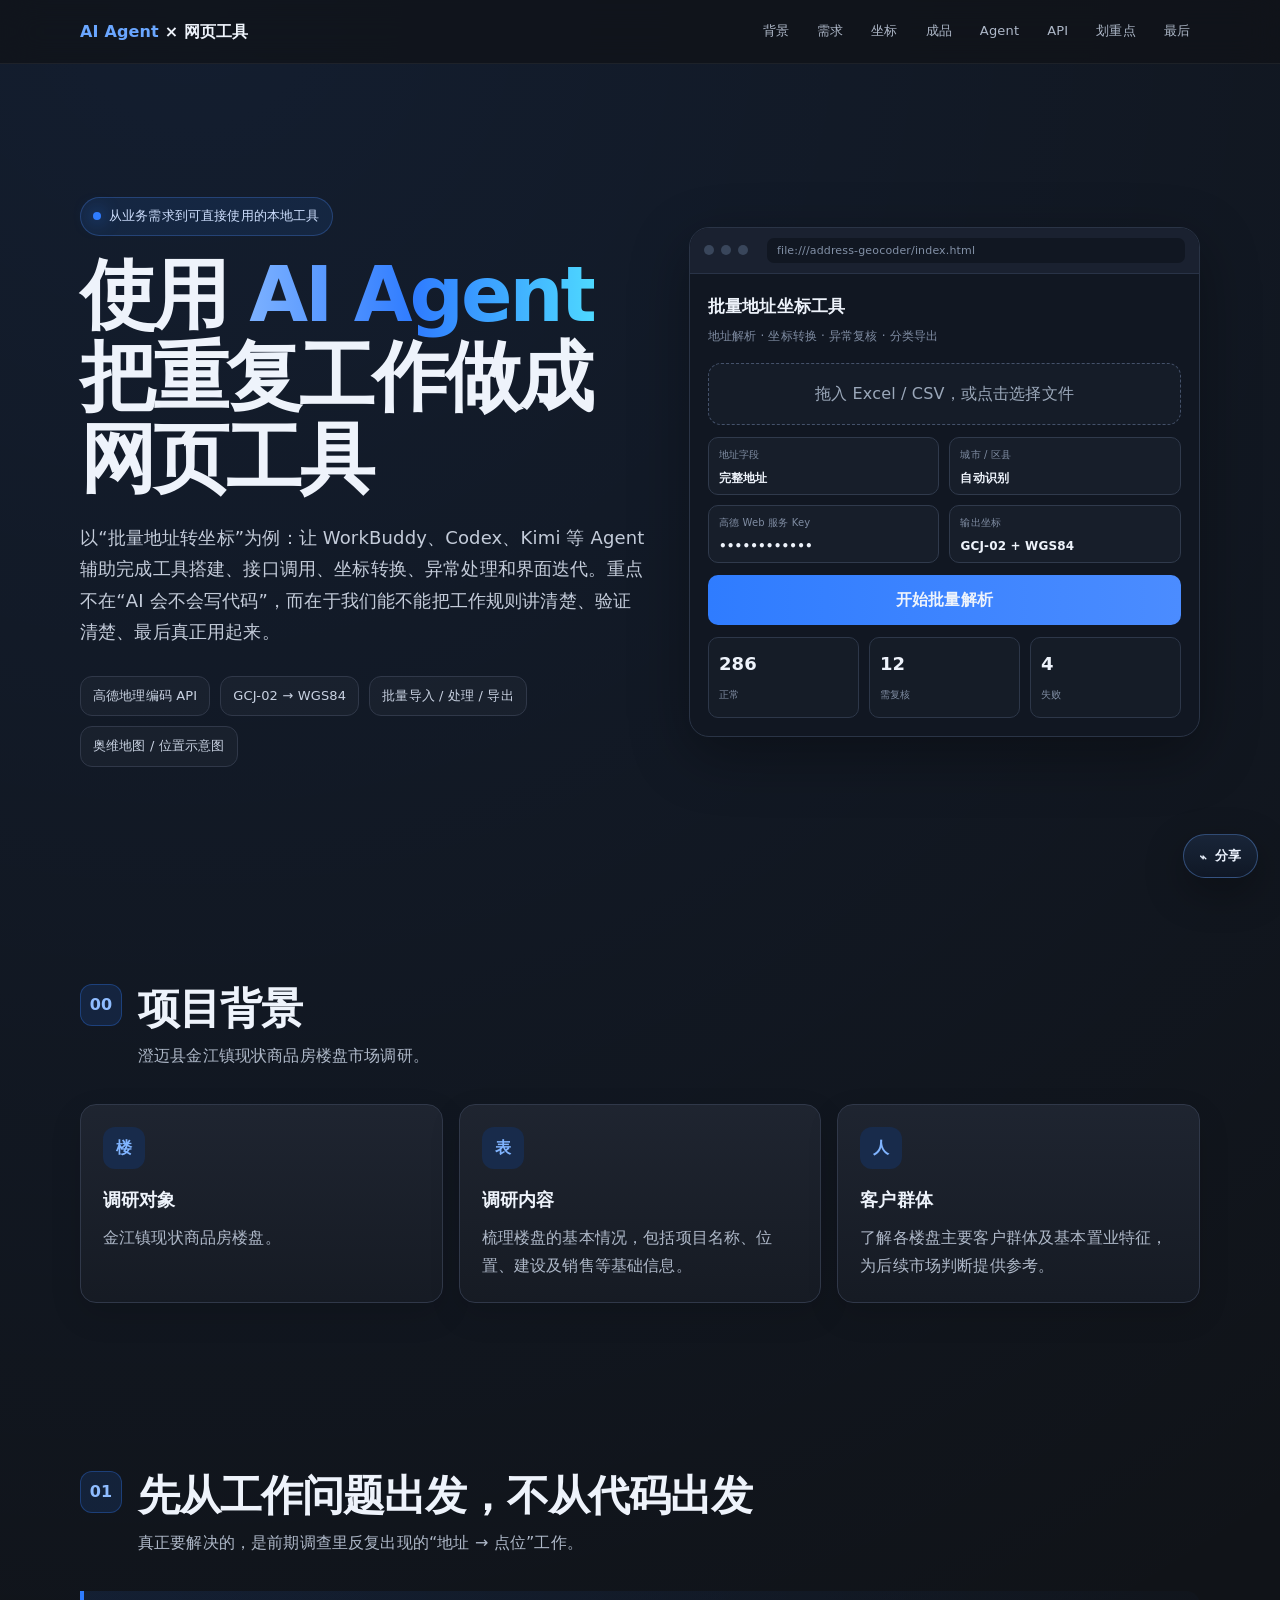
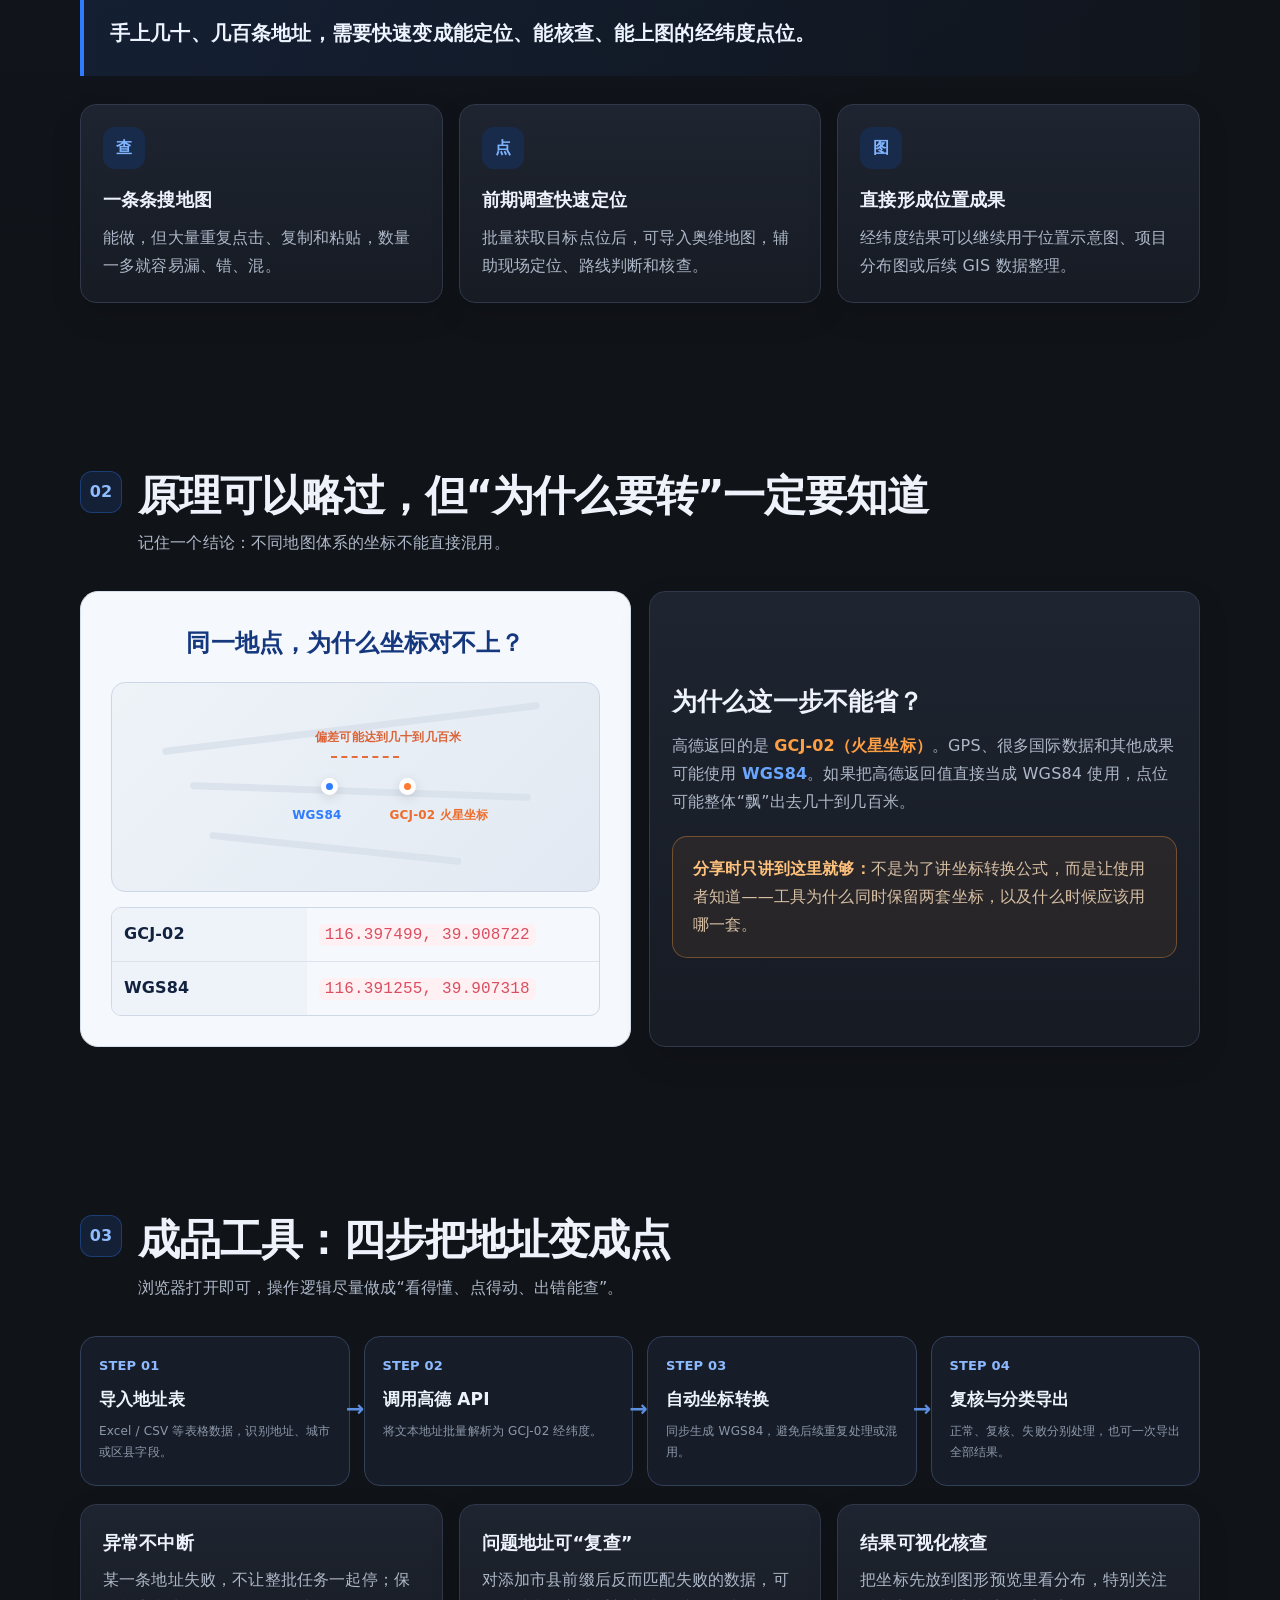
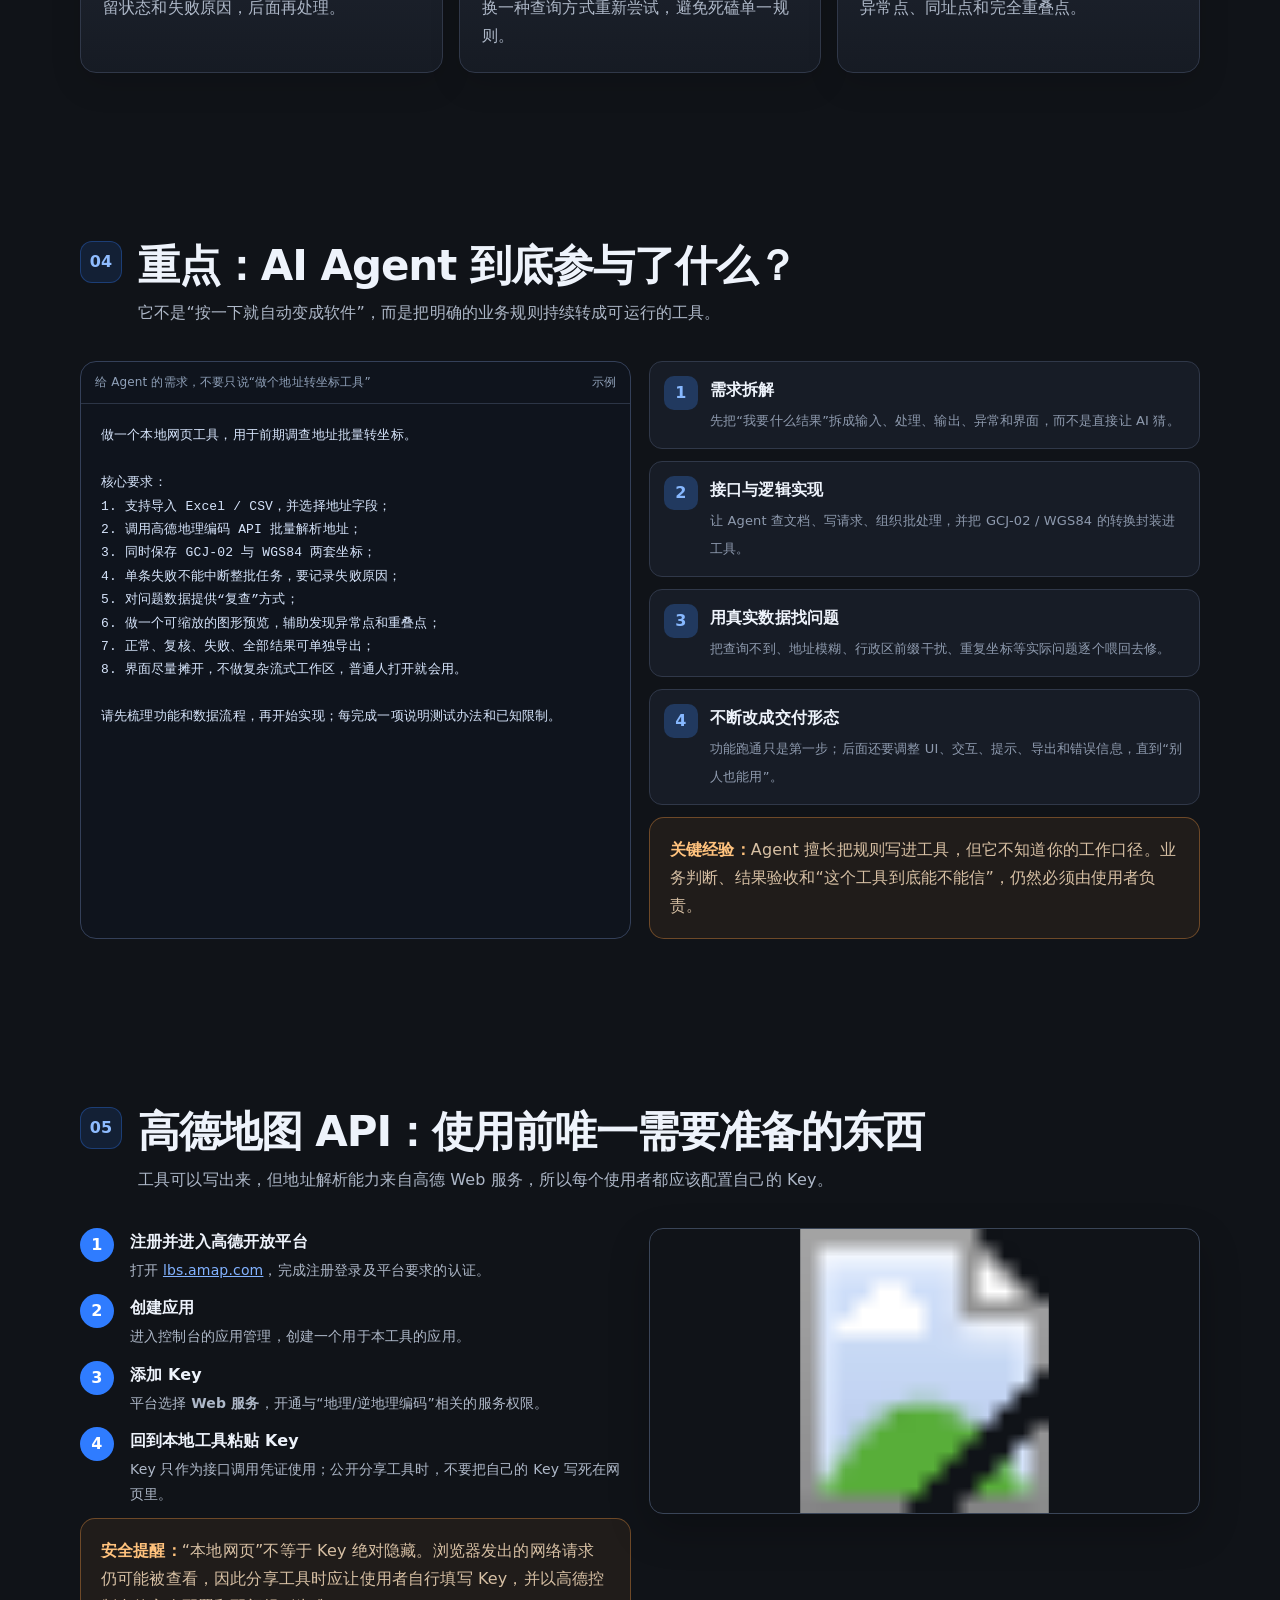
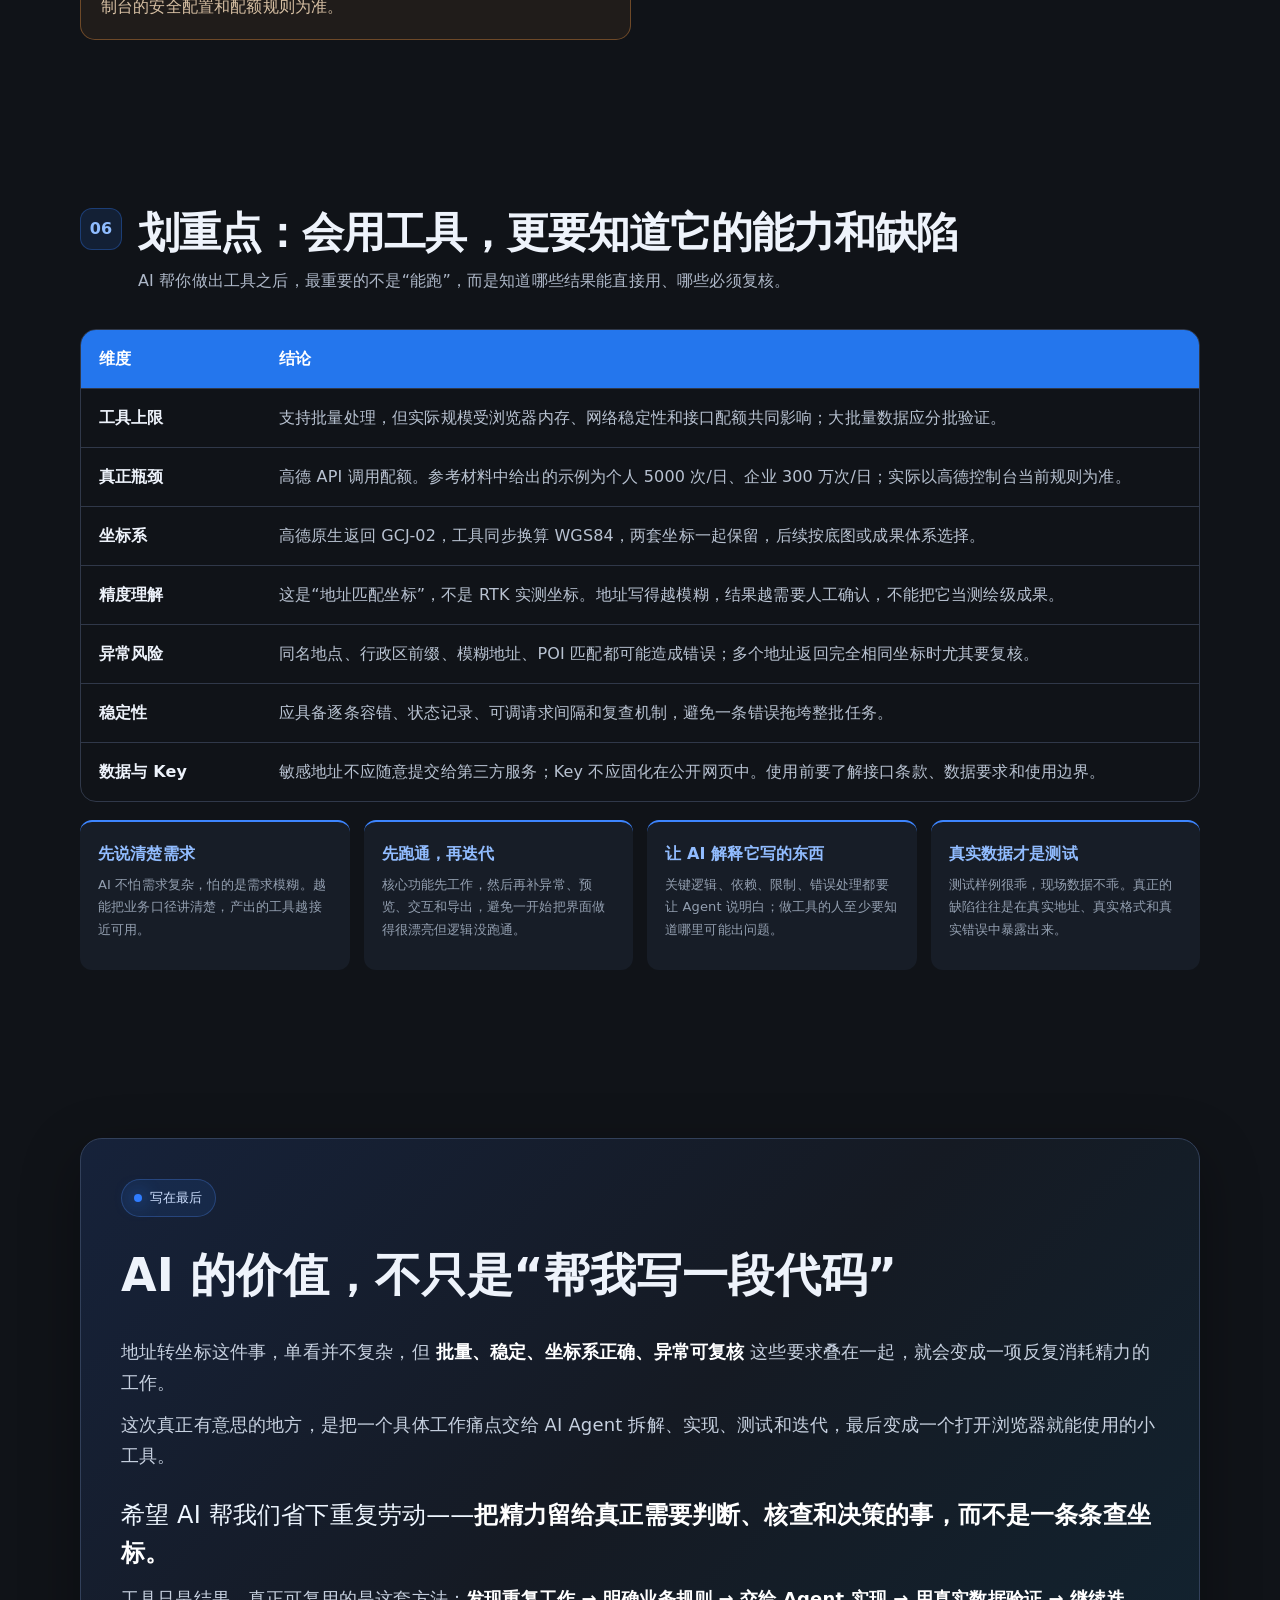
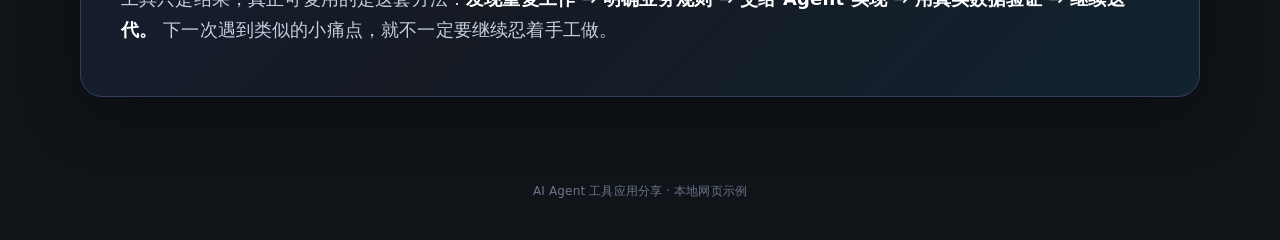
==== commit e64e079a: "Embed requested Amap screenshot and finalize share page" ====
--- a/demos/ai-agent-geocode/index.html
+++ b/demos/ai-agent-geocode/index.html
@@ -11,90 +11,14 @@
 </style>
 </head>
 <body>
-<header class="topbar">
-  <div class="nav">
-    <div class="brand"><b>AI Agent</b> × 网页工具</div>
-    <div class="navlinks">
-      <a href="#background">背景</a><a href="#problem">需求</a><a href="#coords">坐标</a><a href="#tool">成品</a><a href="#agent">Agent</a><a href="#api">API</a><a href="#focus">划重点</a><a href="#end">最后</a>
-    </div>
-  </div>
-</header>
+<header class="topbar"><div class="nav"><div class="brand"><b>AI Agent</b> × 网页工具</div><div class="navlinks"><a href="#background">背景</a><a href="#problem">需求</a><a href="#coords">坐标</a><a href="#tool">成品</a><a href="#agent">Agent</a><a href="#api">API</a><a href="#focus">划重点</a><a href="#end">最后</a></div></div></header>
 <main>
-  <section class="section hero">
-    <div class="reveal">
-      <div class="kicker"><span class="dot"></span> 从业务需求到可直接使用的本地工具</div>
-      <h1>使用 <span class="accent">AI Agent</span><br/>把重复工作做成网页工具</h1>
-      <p class="lead">以“批量地址转坐标”为例：让 WorkBuddy、Codex、Kimi 等 Agent 辅助完成工具搭建、接口调用、坐标转换、异常处理和界面迭代。重点不在“AI 会不会写代码”，而在于我们能不能把工作规则讲清楚、验证清楚、最后真正用起来。</p>
-      <div class="hero-pills"><span class="pill">高德地理编码 API</span><span class="pill">GCJ-02 → WGS84</span><span class="pill">批量导入 / 处理 / 导出</span><span class="pill">奥维地图 / 位置示意图</span></div>
-    </div>
-    <div aria-label="本地网页工具示意" class="browser reveal">
-      <div class="browser-head"><i class="traffic"></i><i class="traffic"></i><i class="traffic"></i><div class="url">file:///address-geocoder/index.html</div></div>
-      <div class="tool">
-        <div class="tool-title">批量地址坐标工具</div><div class="tool-sub">地址解析 · 坐标转换 · 异常复核 · 分类导出</div>
-        <div class="drop">拖入 Excel / CSV，或点击选择文件</div>
-        <div class="tool-grid"><div class="field"><small>地址字段</small><b>完整地址</b></div><div class="field"><small>城市 / 区县</small><b>自动识别</b></div><div class="field"><small>高德 Web 服务 Key</small><b>••••••••••••</b></div><div class="field"><small>输出坐标</small><b>GCJ-02 + WGS84</b></div></div>
-        <div class="run">开始批量解析</div>
-        <div class="statrow"><div class="stat"><strong>286</strong><small>正常</small></div><div class="stat"><strong>12</strong><small>需复核</small></div><div class="stat"><strong>4</strong><small>失败</small></div></div>
-      </div>
-    </div>
-  </section>
-
-  <section class="section" id="background">
-    <div class="section-title reveal"><div class="num">00</div><div><h2>项目背景</h2><p>澄迈县金江镇现状商品房楼盘市场调研。</p></div></div>
-    <div class="grid3">
-      <div class="card reveal"><div class="icon">楼</div><h3>调研对象</h3><p>金江镇现状商品房楼盘。</p></div>
-      <div class="card reveal"><div class="icon">表</div><h3>调研内容</h3><p>梳理楼盘的基本情况，包括项目名称、位置、建设及销售等基础信息。</p></div>
-      <div class="card reveal"><div class="icon">人</div><h3>客户群体</h3><p>了解各楼盘主要客户群体及基本置业特征，为后续市场判断提供参考。</p></div>
-    </div>
-  </section>
-
-  <section class="section" id="problem">
-    <div class="section-title reveal"><div class="num">01</div><div><h2>先从工作问题出发，不从代码出发</h2><p>真正要解决的，是前期调查里反复出现的“地址 → 点位”工作。</p></div></div>
-    <div class="quote reveal">手上几十、几百条地址，需要快速变成能定位、能核查、能上图的经纬度点位。</div>
-    <div class="grid3">
-      <div class="card reveal"><div class="icon">查</div><h3>一条条搜地图</h3><p>能做，但大量重复点击、复制和粘贴，数量一多就容易漏、错、混。</p></div>
-      <div class="card reveal"><div class="icon">点</div><h3>前期调查快速定位</h3><p>批量获取目标点位后，可导入奥维地图，辅助现场定位、路线判断和核查。</p></div>
-      <div class="card reveal"><div class="icon">图</div><h3>直接形成位置成果</h3><p>经纬度结果可以继续用于位置示意图、项目分布图或后续 GIS 数据整理。</p></div>
-    </div>
-  </section>
-
-  <section class="section" id="coords">
-    <div class="section-title reveal"><div class="num">02</div><div><h2>原理可以略过，但“为什么要转”一定要知道</h2><p>记住一个结论：不同地图体系的坐标不能直接混用。</p></div></div>
-    <div class="grid2">
-      <div class="coord-card reveal">
-        <h3>同一地点，为什么坐标对不上？</h3>
-        <div class="mapbox"><div class="road r1"></div><div class="road r2"></div><div class="road r3"></div><div class="point p1"></div><div class="point p2"></div><div class="offset"></div><div class="lab l1">WGS84</div><div class="lab l2">GCJ-02 火星坐标</div></div>
-        <div class="coord-table"><div>GCJ-02</div><div><span class="mono">116.397499, 39.908722</span></div><div>WGS84</div><div><span class="mono">116.391255, 39.907318</span></div></div>
-      </div>
-      <div class="card reveal" style="display:flex;flex-direction:column;justify-content:center">
-        <h3 style="font-size:25px">为什么这一步不能省？</h3>
-        <p style="font-size:16px">高德返回的是 <strong style="color:var(--orange)">GCJ-02（火星坐标）</strong>。GPS、很多国际数据和其他成果可能使用 <strong style="color:var(--blue2)">WGS84</strong>。如果把高德返回值直接当成 WGS84 使用，点位可能整体“飘”出去几十到几百米。</p>
-        <div class="warn" style="margin-top:20px"><b>分享时只讲到这里就够：</b>不是为了讲坐标转换公式，而是让使用者知道——工具为什么同时保留两套坐标，以及什么时候应该用哪一套。</div>
-      </div>
-    </div>
-  </section>
-
-  <section class="section" id="tool">
-    <div class="section-title reveal"><div class="num">03</div><div><h2>成品工具：四步把地址变成点</h2><p>浏览器打开即可，操作逻辑尽量做成“看得懂、点得动、出错能查”。</p></div></div>
-    <div class="flow">
-      <div class="step reveal"><b>STEP 01</b><h3>导入地址表</h3><p>Excel / CSV 等表格数据，识别地址、城市或区县字段。</p></div>
-      <div class="step reveal"><b>STEP 02</b><h3>调用高德 API</h3><p>将文本地址批量解析为 GCJ-02 经纬度。</p></div>
-      <div class="step reveal"><b>STEP 03</b><h3>自动坐标转换</h3><p>同步生成 WGS84，避免后续重复处理或混用。</p></div>
-      <div class="step reveal"><b>STEP 04</b><h3>复核与分类导出</h3><p>正常、复核、失败分别处理，也可一次导出全部结果。</p></div>
-    </div>
-    <div class="grid3" style="margin-top:18px">
-      <div class="card reveal"><h3>异常不中断</h3><p>某一条地址失败，不让整批任务一起停；保留状态和失败原因，后面再处理。</p></div>
-      <div class="card reveal"><h3>问题地址可“复查”</h3><p>对添加市县前缀后反而匹配失败的数据，可换一种查询方式重新尝试，避免死磕单一规则。</p></div>
-      <div class="card reveal"><h3>结果可视化核查</h3><p>把坐标先放到图形预览里看分布，特别关注异常点、同址点和完全重叠点。</p></div>
-    </div>
-  </section>
-
-  <section class="section" id="agent">
-    <div class="section-title reveal"><div class="num">04</div><div><h2>重点：AI Agent 到底参与了什么？</h2><p>它不是“按一下就自动变成软件”，而是把明确的业务规则持续转成可运行的工具。</p></div></div>
-    <div class="grid2">
-      <div class="prompt reveal">
-        <div class="prompt-top"><span>给 Agent 的需求，不要只说“做个地址转坐标工具”</span><span>示例</span></div>
-        <pre>做一个本地网页工具，用于前期调查地址批量转坐标。
+<section class="section hero"><div class="reveal"><div class="kicker"><span class="dot"></span> 从业务需求到可直接使用的本地工具</div><h1>使用 <span class="accent">AI Agent</span><br/>把重复工作做成网页工具</h1><p class="lead">以“批量地址转坐标”为例：让 WorkBuddy、Codex、Kimi 等 Agent 辅助完成工具搭建、接口调用、坐标转换、异常处理和界面迭代。重点不在“AI 会不会写代码”，而在于我们能不能把工作规则讲清楚、验证清楚、最后真正用起来。</p><div class="hero-pills"><span class="pill">高德地理编码 API</span><span class="pill">GCJ-02 → WGS84</span><span class="pill">批量导入 / 处理 / 导出</span><span class="pill">奥维地图 / 位置示意图</span></div></div><div aria-label="本地网页工具示意" class="browser reveal"><div class="browser-head"><i class="traffic"></i><i class="traffic"></i><i class="traffic"></i><div class="url">file:///address-geocoder/index.html</div></div><div class="tool"><div class="tool-title">批量地址坐标工具</div><div class="tool-sub">地址解析 · 坐标转换 · 异常复核 · 分类导出</div><div class="drop">拖入 Excel / CSV，或点击选择文件</div><div class="tool-grid"><div class="field"><small>地址字段</small><b>完整地址</b></div><div class="field"><small>城市 / 区县</small><b>自动识别</b></div><div class="field"><small>高德 Web 服务 Key</small><b>••••••••••••</b></div><div class="field"><small>输出坐标</small><b>GCJ-02 + WGS84</b></div></div><div class="run">开始批量解析</div><div class="statrow"><div class="stat"><strong>286</strong><small>正常</small></div><div class="stat"><strong>12</strong><small>需复核</small></div><div class="stat"><strong>4</strong><small>失败</small></div></div></div></div></section>
+<section class="section" id="background"><div class="section-title reveal"><div class="num">00</div><div><h2>项目背景</h2><p>澄迈县金江镇现状商品房楼盘市场调研。</p></div></div><div class="grid3"><div class="card reveal"><div class="icon">楼</div><h3>调研对象</h3><p>金江镇现状商品房楼盘。</p></div><div class="card reveal"><div class="icon">表</div><h3>调研内容</h3><p>梳理楼盘的基本情况，包括项目名称、位置、建设及销售等基础信息。</p></div><div class="card reveal"><div class="icon">人</div><h3>客户群体</h3><p>了解各楼盘主要客户群体及基本置业特征，为后续市场判断提供参考。</p></div></div></section>
+<section class="section" id="problem"><div class="section-title reveal"><div class="num">01</div><div><h2>先从工作问题出发，不从代码出发</h2><p>真正要解决的，是前期调查里反复出现的“地址 → 点位”工作。</p></div></div><div class="quote reveal">手上几十、几百条地址，需要快速变成能定位、能核查、能上图的经纬度点位。</div><div class="grid3"><div class="card reveal"><div class="icon">查</div><h3>一条条搜地图</h3><p>能做，但大量重复点击、复制和粘贴，数量一多就容易漏、错、混。</p></div><div class="card reveal"><div class="icon">点</div><h3>前期调查快速定位</h3><p>批量获取目标点位后，可导入奥维地图，辅助现场定位、路线判断和核查。</p></div><div class="card reveal"><div class="icon">图</div><h3>直接形成位置成果</h3><p>经纬度结果可以继续用于位置示意图、项目分布图或后续 GIS 数据整理。</p></div></div></section>
+<section class="section" id="coords"><div class="section-title reveal"><div class="num">02</div><div><h2>原理可以略过，但“为什么要转”一定要知道</h2><p>记住一个结论：不同地图体系的坐标不能直接混用。</p></div></div><div class="grid2"><div class="coord-card reveal"><h3>同一地点，为什么坐标对不上？</h3><div class="mapbox"><div class="road r1"></div><div class="road r2"></div><div class="road r3"></div><div class="point p1"></div><div class="point p2"></div><div class="offset"></div><div class="lab l1">WGS84</div><div class="lab l2">GCJ-02 火星坐标</div></div><div class="coord-table"><div>GCJ-02</div><div><span class="mono">116.397499, 39.908722</span></div><div>WGS84</div><div><span class="mono">116.391255, 39.907318</span></div></div></div><div class="card reveal" style="display:flex;flex-direction:column;justify-content:center"><h3 style="font-size:25px">为什么这一步不能省？</h3><p style="font-size:16px">高德返回的是 <strong style="color:var(--orange)">GCJ-02（火星坐标）</strong>。GPS、很多国际数据和其他成果可能使用 <strong style="color:var(--blue2)">WGS84</strong>。如果把高德返回值直接当成 WGS84 使用，点位可能整体“飘”出去几十到几百米。</p><div class="warn" style="margin-top:20px"><b>分享时只讲到这里就够：</b>不是为了讲坐标转换公式，而是让使用者知道——工具为什么同时保留两套坐标，以及什么时候应该用哪一套。</div></div></div></section>
+<section class="section" id="tool"><div class="section-title reveal"><div class="num">03</div><div><h2>成品工具：四步把地址变成点</h2><p>浏览器打开即可，操作逻辑尽量做成“看得懂、点得动、出错能查”。</p></div></div><div class="flow"><div class="step reveal"><b>STEP 01</b><h3>导入地址表</h3><p>Excel / CSV 等表格数据，识别地址、城市或区县字段。</p></div><div class="step reveal"><b>STEP 02</b><h3>调用高德 API</h3><p>将文本地址批量解析为 GCJ-02 经纬度。</p></div><div class="step reveal"><b>STEP 03</b><h3>自动坐标转换</h3><p>同步生成 WGS84，避免后续重复处理或混用。</p></div><div class="step reveal"><b>STEP 04</b><h3>复核与分类导出</h3><p>正常、复核、失败分别处理，也可一次导出全部结果。</p></div></div><div class="grid3" style="margin-top:18px"><div class="card reveal"><h3>异常不中断</h3><p>某一条地址失败，不让整批任务一起停；保留状态和失败原因，后面再处理。</p></div><div class="card reveal"><h3>问题地址可“复查”</h3><p>对添加市县前缀后反而匹配失败的数据，可换一种查询方式重新尝试，避免死磕单一规则。</p></div><div class="card reveal"><h3>结果可视化核查</h3><p>把坐标先放到图形预览里看分布，特别关注异常点、同址点和完全重叠点。</p></div></div></section>
+<section class="section" id="agent"><div class="section-title reveal"><div class="num">04</div><div><h2>重点：AI Agent 到底参与了什么？</h2><p>它不是“按一下就自动变成软件”，而是把明确的业务规则持续转成可运行的工具。</p></div></div><div class="grid2"><div class="prompt reveal"><div class="prompt-top"><span>给 Agent 的需求，不要只说“做个地址转坐标工具”</span><span>示例</span></div><pre>做一个本地网页工具，用于前期调查地址批量转坐标。
 
 核心要求：
 1. 支持导入 Excel / CSV，并选择地址字段；
@@ -106,99 +30,16 @@
 7. 正常、复核、失败、全部结果可单独导出；
 8. 界面尽量摊开，不做复杂流式工作区，普通人打开就会用。
 
-请先梳理功能和数据流程，再开始实现；每完成一项说明测试办法和已知限制。</pre>
-      </div>
-      <div class="agentlist reveal">
-        <div class="agent-item"><div class="badge">1</div><div><strong>需求拆解</strong><span>先把“我要什么结果”拆成输入、处理、输出、异常和界面，而不是直接让 AI 猜。</span></div></div>
-        <div class="agent-item"><div class="badge">2</div><div><strong>接口与逻辑实现</strong><span>让 Agent 查文档、写请求、组织批处理，并把 GCJ-02 / WGS84 的转换封装进工具。</span></div></div>
-        <div class="agent-item"><div class="badge">3</div><div><strong>用真实数据找问题</strong><span>把查询不到、地址模糊、行政区前缀干扰、重复坐标等实际问题逐个喂回去修。</span></div></div>
-        <div class="agent-item"><div class="badge">4</div><div><strong>不断改成交付形态</strong><span>功能跑通只是第一步；后面还要调整 UI、交互、提示、导出和错误信息，直到“别人也能用”。</span></div></div>
-        <div class="warn"><b>关键经验：</b>Agent 擅长把规则写进工具，但它不知道你的工作口径。业务判断、结果验收和“这个工具到底能不能信”，仍然必须由使用者负责。</div>
-      </div>
-    </div>
-  </section>
-
-  <section class="section" id="api">
-    <div class="section-title reveal"><div class="num">05</div><div><h2>高德地图 API：使用前唯一需要准备的东西</h2><p>工具可以写出来，但地址解析能力来自高德 Web 服务，所以每个使用者都应该配置自己的 Key。</p></div></div>
-    <div class="grid2">
-      <div class="steps reveal">
-        <div class="api-step"><div><b>注册并进入高德开放平台</b><p>打开 <a href="https://lbs.amap.com" rel="noopener" style="color:#82b2ff" target="_blank">lbs.amap.com</a>，完成注册登录及平台要求的认证。</p></div></div>
-        <div class="api-step"><div><b>创建应用</b><p>进入控制台的应用管理，创建一个用于本工具的应用。</p></div></div>
-        <div class="api-step"><div><b>添加 Key</b><p>平台选择 <strong>Web 服务</strong>，开通与“地理/逆地理编码”相关的服务权限。</p></div></div>
-        <div class="api-step"><div><b>回到本地工具粘贴 Key</b><p>Key 只作为接口调用凭证使用；公开分享工具时，不要把自己的 Key 写死在网页里。</p></div></div>
-        <div class="warn"><b>安全提醒：</b>“本地网页”不等于 Key 绝对隐藏。浏览器发出的网络请求仍可能被查看，因此分享工具时应让使用者自行填写 Key，并以高德控制台的安全配置和配额规则为准。</div>
-      </div>
-      <div class="reveal"><img alt="高德开放平台控制台：创建应用与 Web 服务 Key 示例（Key 已隐藏）" aria-label="点击放大高德开放平台控制台截图" class="api-shot zoomable-image" loading="lazy" role="button" src="./amap_console.png" tabindex="0" title="点击放大查看"/></div>
-    </div>
-  </section>
-
-  <section class="section" id="focus">
-    <div class="section-title reveal"><div class="num">06</div><div><h2>划重点：会用工具，更要知道它的能力和缺陷</h2><p>AI 帮你做出工具之后，最重要的不是“能跑”，而是知道哪些结果能直接用、哪些必须复核。</p></div></div>
-    <div class="table reveal">
-      <div class="tr th"><div>维度</div><div>结论</div></div>
-      <div class="tr"><div>工具上限</div><div>支持批量处理，但实际规模受浏览器内存、网络稳定性和接口配额共同影响；大批量数据应分批验证。</div></div>
-      <div class="tr"><div>真正瓶颈</div><div>高德 API 调用配额。参考材料中给出的示例为个人 5000 次/日、企业 300 万次/日；实际以高德控制台当前规则为准。</div></div>
-      <div class="tr"><div>坐标系</div><div>高德原生返回 GCJ-02，工具同步换算 WGS84，两套坐标一起保留，后续按底图或成果体系选择。</div></div>
-      <div class="tr"><div>精度理解</div><div>这是“地址匹配坐标”，不是 RTK 实测坐标。地址写得越模糊，结果越需要人工确认，不能把它当测绘级成果。</div></div>
-      <div class="tr"><div>异常风险</div><div>同名地点、行政区前缀、模糊地址、POI 匹配都可能造成错误；多个地址返回完全相同坐标时尤其要复核。</div></div>
-      <div class="tr"><div>稳定性</div><div>应具备逐条容错、状态记录、可调请求间隔和复查机制，避免一条错误拖垮整批任务。</div></div>
-      <div class="tr"><div>数据与 Key</div><div>敏感地址不应随意提交给第三方服务；Key 不应固化在公开网页中。使用前要了解接口条款、数据要求和使用边界。</div></div>
-    </div>
-    <div class="takeaway" style="margin-top:18px">
-      <div class="take reveal"><b>先说清楚需求</b><p>AI 不怕需求复杂，怕的是需求模糊。越能把业务口径讲清楚，产出的工具越接近可用。</p></div>
-      <div class="take reveal"><b>先跑通，再迭代</b><p>核心功能先工作，然后再补异常、预览、交互和导出，避免一开始把界面做得很漂亮但逻辑没跑通。</p></div>
-      <div class="take reveal"><b>让 AI 解释它写的东西</b><p>关键逻辑、依赖、限制、错误处理都要让 Agent 说明白；做工具的人至少要知道哪里可能出问题。</p></div>
-      <div class="take reveal"><b>真实数据才是测试</b><p>测试样例很乖，现场数据不乖。真正的缺陷往往是在真实地址、真实格式和真实错误中暴露出来。</p></div>
-    </div>
-  </section>
-
-  <section class="section" id="end">
-    <div class="final reveal">
-      <div class="kicker"><span class="dot"></span> 写在最后</div>
-      <h2>AI 的价值，不只是“帮我写一段代码”</h2>
-      <p>地址转坐标这件事，单看并不复杂，但 <strong>批量、稳定、坐标系正确、异常可复核</strong> 这些要求叠在一起，就会变成一项反复消耗精力的工作。</p>
-      <p>这次真正有意思的地方，是把一个具体工作痛点交给 AI Agent 拆解、实现、测试和迭代，最后变成一个打开浏览器就能使用的小工具。</p>
-      <p class="big">希望 AI 帮我们省下重复劳动——<strong>把精力留给真正需要判断、核查和决策的事，而不是一条条查坐标。</strong></p>
-      <p>工具只是结果，真正可复用的是这套方法：<strong>发现重复工作 → 明确业务规则 → 交给 Agent 实现 → 用真实数据验证 → 继续迭代。</strong> 下一次遇到类似的小痛点，就不一定要继续忍着手工做。</p>
-    </div>
-  </section>
-  <div class="footer">AI Agent 工具应用分享 · 本地网页示例</div>
+请先梳理功能和数据流程，再开始实现；每完成一项说明测试办法和已知限制。</pre></div><div class="agentlist reveal"><div class="agent-item"><div class="badge">1</div><div><strong>需求拆解</strong><span>先把“我要什么结果”拆成输入、处理、输出、异常和界面，而不是直接让 AI 猜。</span></div></div><div class="agent-item"><div class="badge">2</div><div><strong>接口与逻辑实现</strong><span>让 Agent 查文档、写请求、组织批处理，并把 GCJ-02 / WGS84 的转换封装进工具。</span></div></div><div class="agent-item"><div class="badge">3</div><div><strong>用真实数据找问题</strong><span>把查询不到、地址模糊、行政区前缀干扰、重复坐标等实际问题逐个喂回去修。</span></div></div><div class="agent-item"><div class="badge">4</div><div><strong>不断改成交付形态</strong><span>功能跑通只是第一步；后面还要调整 UI、交互、提示、导出和错误信息，直到“别人也能用”。</span></div></div><div class="warn"><b>关键经验：</b>Agent 擅长把规则写进工具，但它不知道你的工作口径。业务判断、结果验收和“这个工具到底能不能信”，仍然必须由使用者负责。</div></div></div></section>
+<section class="section" id="api"><div class="section-title reveal"><div class="num">05</div><div><h2>高德地图 API：使用前唯一需要准备的东西</h2><p>工具可以写出来，但地址解析能力来自高德 Web 服务，所以每个使用者都应该配置自己的 Key。</p></div></div><div class="grid2"><div class="steps reveal"><div class="api-step"><div><b>注册并进入高德开放平台</b><p>打开 <a href="https://lbs.amap.com" rel="noopener" style="color:#82b2ff" target="_blank">lbs.amap.com</a>，完成注册登录及平台要求的认证。</p></div></div><div class="api-step"><div><b>创建应用</b><p>进入控制台的应用管理，创建一个用于本工具的应用。</p></div></div><div class="api-step"><div><b>添加 Key</b><p>平台选择 <strong>Web 服务</strong>，开通与“地理/逆地理编码”相关的服务权限。</p></div></div><div class="api-step"><div><b>回到本地工具粘贴 Key</b><p>Key 只作为接口调用凭证使用；公开分享工具时，不要把自己的 Key 写死在网页里。</p></div></div><div class="warn"><b>安全提醒：</b>“本地网页”不等于 Key 绝对隐藏。浏览器发出的网络请求仍可能被查看，因此分享工具时应让使用者自行填写 Key，并以高德控制台的安全配置和配额规则为准。</div></div><div class="reveal"><img alt="高德开放平台控制台：创建应用与 Web 服务 Key 示例" aria-label="点击放大高德开放平台控制台截图" class="api-shot zoomable-image" loading="lazy" role="button" src="./amap_console.svg" tabindex="0" title="点击放大查看"/></div></div></section>
+<section class="section" id="focus"><div class="section-title reveal"><div class="num">06</div><div><h2>划重点：会用工具，更要知道它的能力和缺陷</h2><p>AI 帮你做出工具之后，最重要的不是“能跑”，而是知道哪些结果能直接用、哪些必须复核。</p></div></div><div class="table reveal"><div class="tr th"><div>维度</div><div>结论</div></div><div class="tr"><div>工具上限</div><div>支持批量处理，但实际规模受浏览器内存、网络稳定性和接口配额共同影响；大批量数据应分批验证。</div></div><div class="tr"><div>真正瓶颈</div><div>高德 API 调用配额。参考材料中给出的示例为个人 5000 次/日、企业 300 万次/日；实际以高德控制台当前规则为准。</div></div><div class="tr"><div>坐标系</div><div>高德原生返回 GCJ-02，工具同步换算 WGS84，两套坐标一起保留，后续按底图或成果体系选择。</div></div><div class="tr"><div>精度理解</div><div>这是“地址匹配坐标”，不是 RTK 实测坐标。地址写得越模糊，结果越需要人工确认，不能把它当测绘级成果。</div></div><div class="tr"><div>异常风险</div><div>同名地点、行政区前缀、模糊地址、POI 匹配都可能造成错误；多个地址返回完全相同坐标时尤其要复核。</div></div><div class="tr"><div>稳定性</div><div>应具备逐条容错、状态记录、可调请求间隔和复查机制，避免一条错误拖垮整批任务。</div></div><div class="tr"><div>数据与 Key</div><div>敏感地址不应随意提交给第三方服务；Key 不应固化在公开网页中。使用前要了解接口条款、数据要求和使用边界。</div></div></div><div class="takeaway" style="margin-top:18px"><div class="take reveal"><b>先说清楚需求</b><p>AI 不怕需求复杂，怕的是需求模糊。越能把业务口径讲清楚，产出的工具越接近可用。</p></div><div class="take reveal"><b>先跑通，再迭代</b><p>核心功能先工作，然后再补异常、预览、交互和导出，避免一开始把界面做得很漂亮但逻辑没跑通。</p></div><div class="take reveal"><b>让 AI 解释它写的东西</b><p>关键逻辑、依赖、限制、错误处理都要让 Agent 说明白；做工具的人至少要知道哪里可能出问题。</p></div><div class="take reveal"><b>真实数据才是测试</b><p>测试样例很乖，现场数据不乖。真正的缺陷往往是在真实地址、真实格式和真实错误中暴露出来。</p></div></div></section>
+<section class="section" id="end"><div class="final reveal"><div class="kicker"><span class="dot"></span> 写在最后</div><h2>AI 的价值，不只是“帮我写一段代码”</h2><p>地址转坐标这件事，单看并不复杂，但 <strong>批量、稳定、坐标系正确、异常可复核</strong> 这些要求叠在一起，就会变成一项反复消耗精力的工作。</p><p>这次真正有意思的地方，是把一个具体工作痛点交给 AI Agent 拆解、实现、测试和迭代，最后变成一个打开浏览器就能使用的小工具。</p><p class="big">希望 AI 帮我们省下重复劳动——<strong>把精力留给真正需要判断、核查和决策的事，而不是一条条查坐标。</strong></p><p>工具只是结果，真正可复用的是这套方法：<strong>发现重复工作 → 明确业务规则 → 交给 Agent 实现 → 用真实数据验证 → 继续迭代。</strong> 下一次遇到类似的小痛点，就不一定要继续忍着手工做。</p></div></section>
+<div class="footer">AI Agent 工具应用分享 · 本地网页示例</div>
 </main>
-
-<button class="share-fab" id="shareFab" type="button" aria-label="打开分享二维码">
-  <span class="share-fab-icon">⌁</span><span>分享</span>
-</button>
-
-<div aria-hidden="true" class="share-modal" id="shareModal">
-  <div class="share-panel" role="dialog" aria-modal="true" aria-labelledby="shareTitle">
-    <button class="share-close" id="shareClose" type="button" aria-label="关闭分享窗口">×</button>
-    <div class="share-kicker">页面分享</div>
-    <h3 id="shareTitle">扫码打开当前分享页</h3>
-    <p class="share-desc">可以直接扫码，也可以复制链接发给同事。省得再手搓一串长网址，手都替你喊累。</p>
-    <div class="share-qr-wrap"><img id="shareQrImage" alt="当前页面分享二维码"/></div>
-    <div class="share-url" id="shareUrlText"></div>
-    <div class="share-actions">
-      <button class="share-action primary" id="copyShareLink" type="button">复制链接</button>
-      <button class="share-action" id="nativeShareBtn" type="button">系统分享</button>
-    </div>
-    <div class="share-tip" id="shareTip">二维码会自动指向当前页面地址。</div>
-  </div>
-</div>
-
+<button class="share-fab" id="shareFab" type="button" aria-label="打开分享二维码"><span class="share-fab-icon">⌁</span><span>分享</span></button>
+<div aria-hidden="true" class="share-modal" id="shareModal"><div class="share-panel" role="dialog" aria-modal="true" aria-labelledby="shareTitle"><button class="share-close" id="shareClose" type="button" aria-label="关闭分享窗口">×</button><h3 id="shareTitle">扫码打开当前分享页</h3><p class="share-desc">可以直接扫码，也可以复制链接发给同事。</p><div class="share-qr-wrap"><img id="shareQrImage" alt="当前页面分享二维码"/></div><div class="share-url" id="shareUrlText"></div><div class="share-actions"><button class="share-action primary" id="copyShareLink" type="button">复制链接</button><button class="share-action" id="nativeShareBtn" type="button">系统分享</button></div><div class="share-tip" id="shareTip">二维码会自动指向当前页面地址。</div></div></div>
 <div aria-hidden="true" class="image-lightbox" id="imageLightbox"><div aria-label="图片预览" aria-modal="true" class="image-lightbox-inner" role="dialog"><button aria-label="关闭图片预览" class="image-lightbox-close" type="button">×</button><img alt="放大预览"/></div><div class="image-lightbox-caption" id="imageLightboxCaption"></div></div>
 <script defer src="./app.js"></script>
-
-<script>
-(()=>{
-const btn=document.getElementById('shareFab'),modal=document.getElementById('shareModal'),close=document.getElementById('shareClose'),urlText=document.getElementById('shareUrlText'),qr=document.getElementById('shareQrImage'),copy=document.getElementById('copyShareLink'),nativeBtn=document.getElementById('nativeShareBtn'),tip=document.getElementById('shareTip');
-if(!btn||!modal)return;
-const url=location.href;
-function openShare(){urlText.textContent=url;qr.src='https://api.qrserver.com/v1/create-qr-code/?size=220x220&data='+encodeURIComponent(url);modal.classList.add('open');modal.setAttribute('aria-hidden','false')}
-function closeShare(){modal.classList.remove('open');modal.setAttribute('aria-hidden','true')}
-btn.addEventListener('click',openShare);close.addEventListener('click',closeShare);modal.addEventListener('click',e=>{if(e.target===modal)closeShare()});document.addEventListener('keydown',e=>{if(e.key==='Escape')closeShare()});
-copy.addEventListener('click',async()=>{try{await navigator.clipboard.writeText(url);tip.textContent='链接已复制。'}catch(e){tip.textContent='复制失败，请手动复制链接。'}});
-if(navigator.share){nativeBtn.addEventListener('click',()=>navigator.share({title:document.title,url}).catch(()=>{}));}else{nativeBtn.style.display='none'}
-})();
-</script>
+<script>(()=>{const b=document.getElementById('shareFab'),m=document.getElementById('shareModal'),c=document.getElementById('shareClose'),u=document.getElementById('shareUrlText'),q=document.getElementById('shareQrImage'),cp=document.getElementById('copyShareLink'),n=document.getElementById('nativeShareBtn'),t=document.getElementById('shareTip');const url=location.href;function o(){u.textContent=url;q.src='https://api.qrserver.com/v1/create-qr-code/?size=220x220&data='+encodeURIComponent(url);m.classList.add('open');m.setAttribute('aria-hidden','false')}function x(){m.classList.remove('open');m.setAttribute('aria-hidden','true')}b.addEventListener('click',o);c.addEventListener('click',x);m.addEventListener('click',e=>{if(e.target===m)x()});document.addEventListener('keydown',e=>{if(e.key==='Escape')x()});cp.addEventListener('click',async()=>{try{await navigator.clipboard.writeText(url);t.textContent='链接已复制。'}catch(e){t.textContent='复制失败，请手动复制链接。'}});if(navigator.share){n.addEventListener('click',()=>navigator.share({title:document.title,url}).catch(()=>{}))}else n.style.display='none';})();</script>
 </body>
 </html>
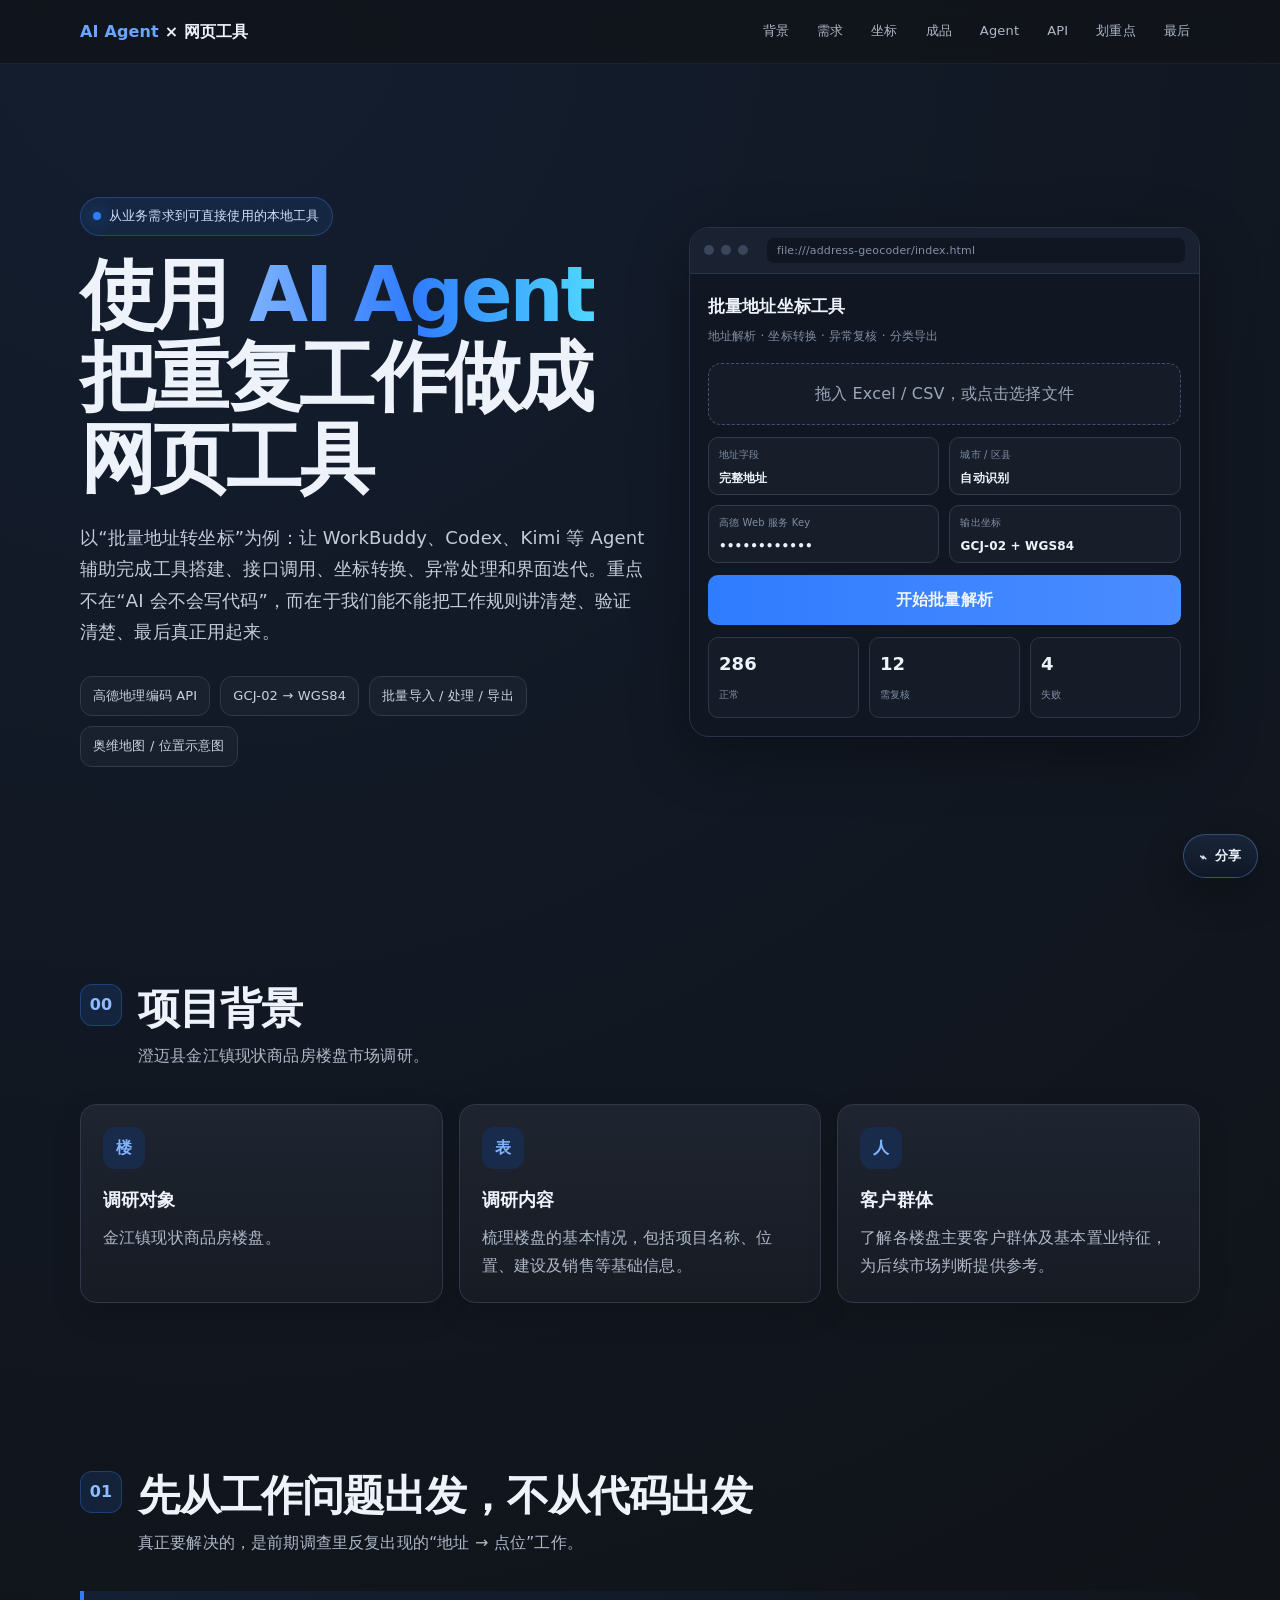
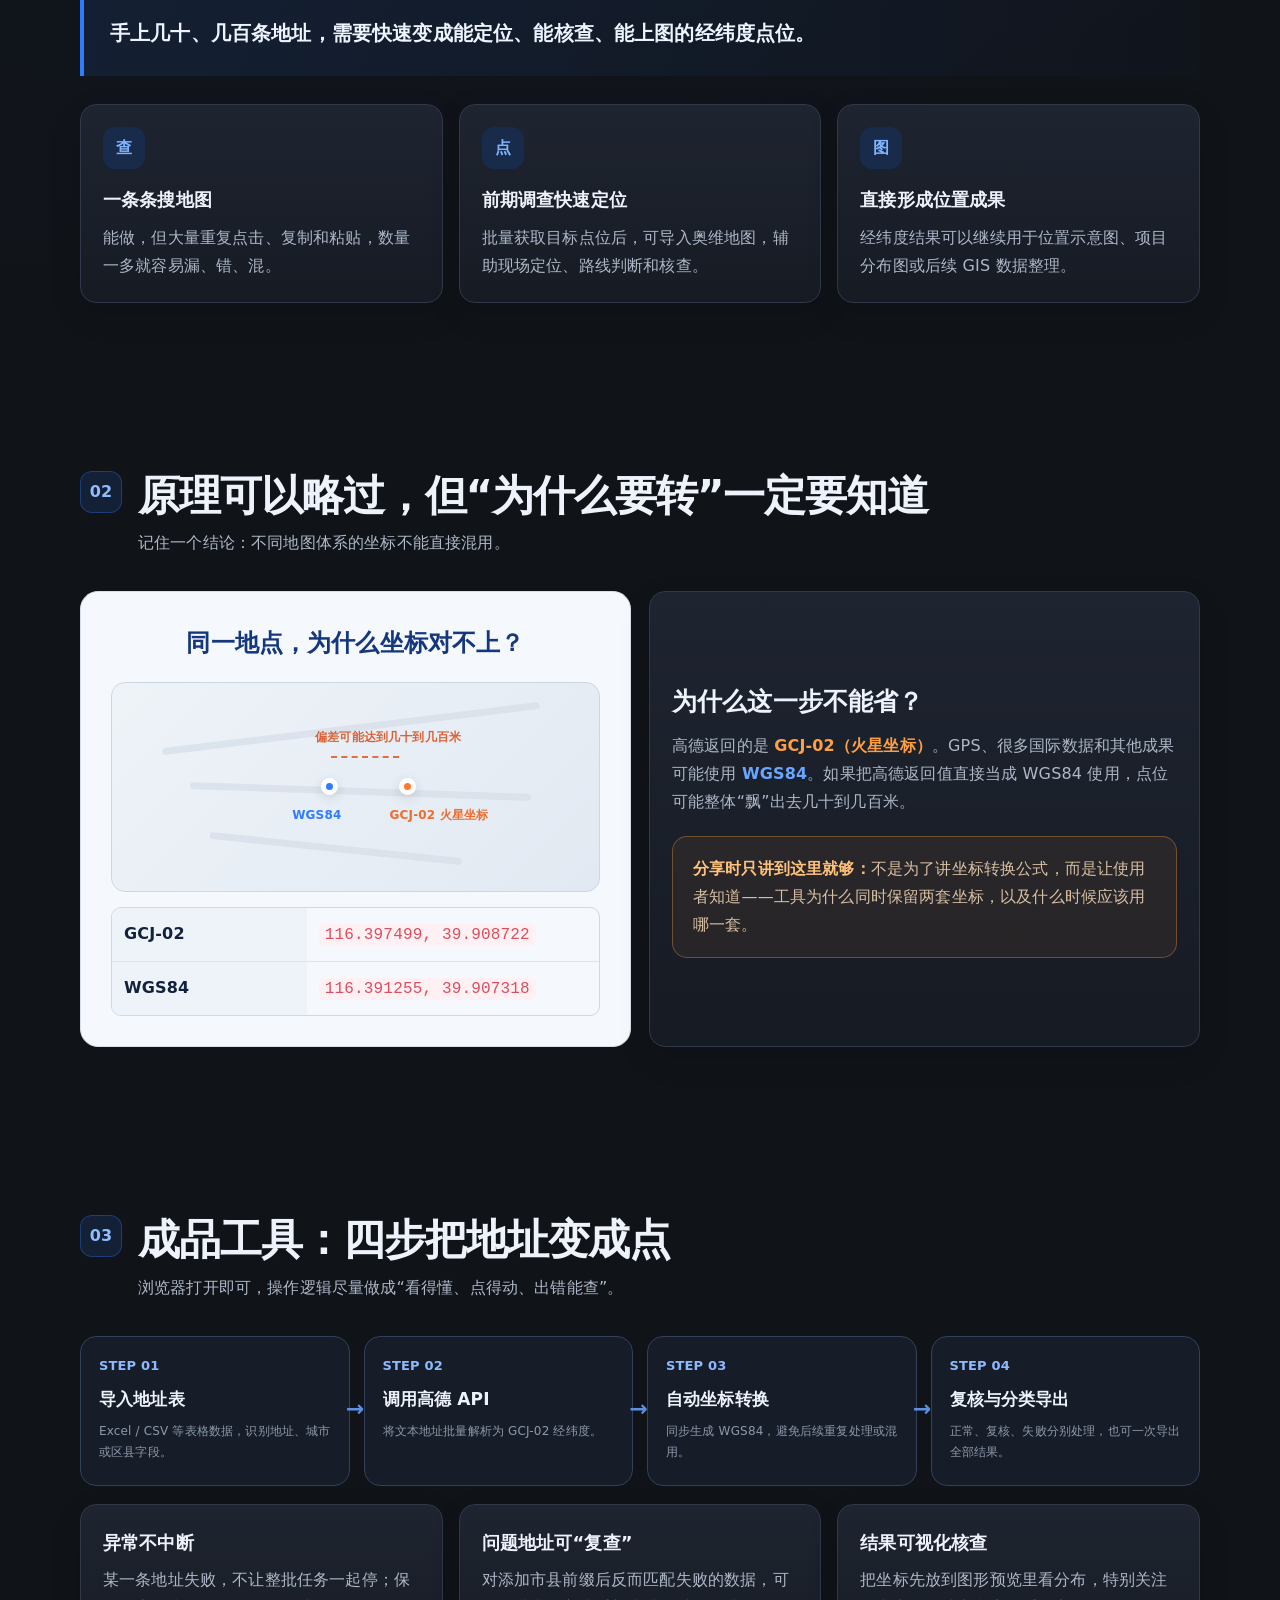
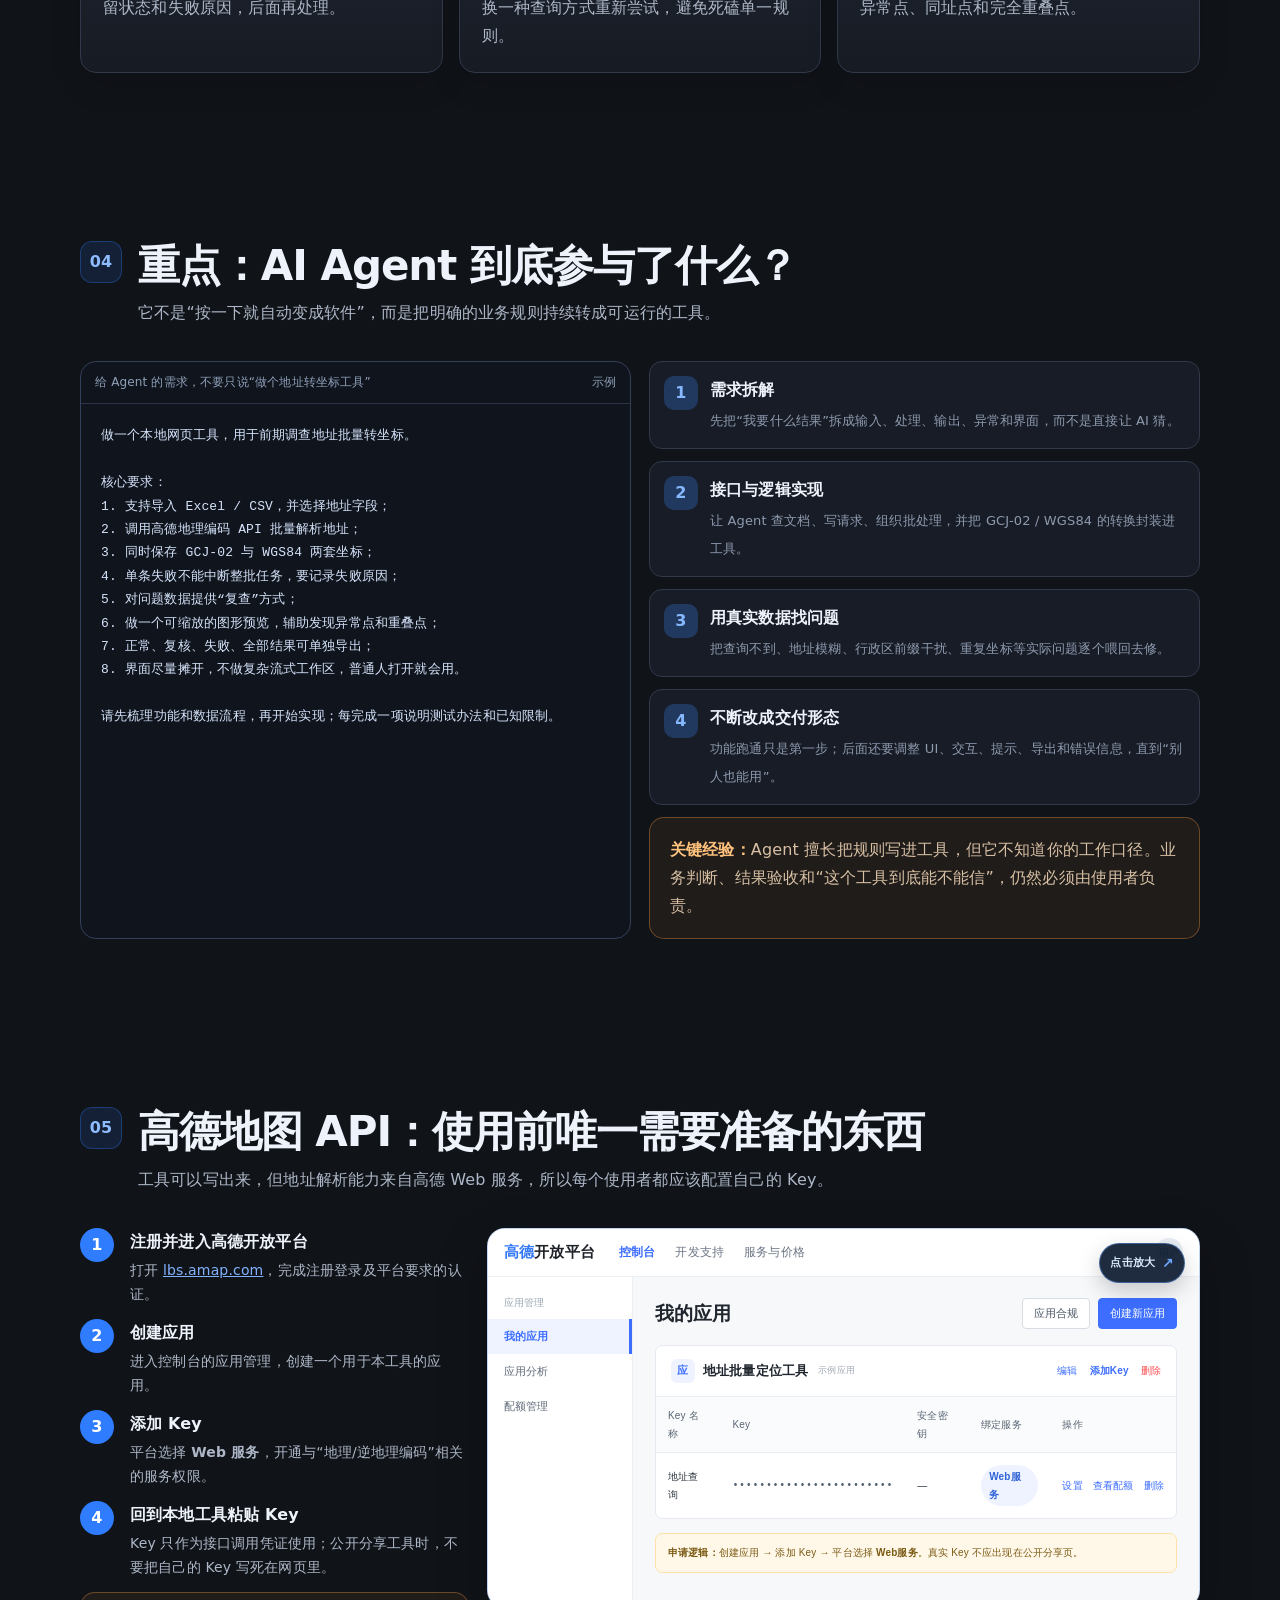
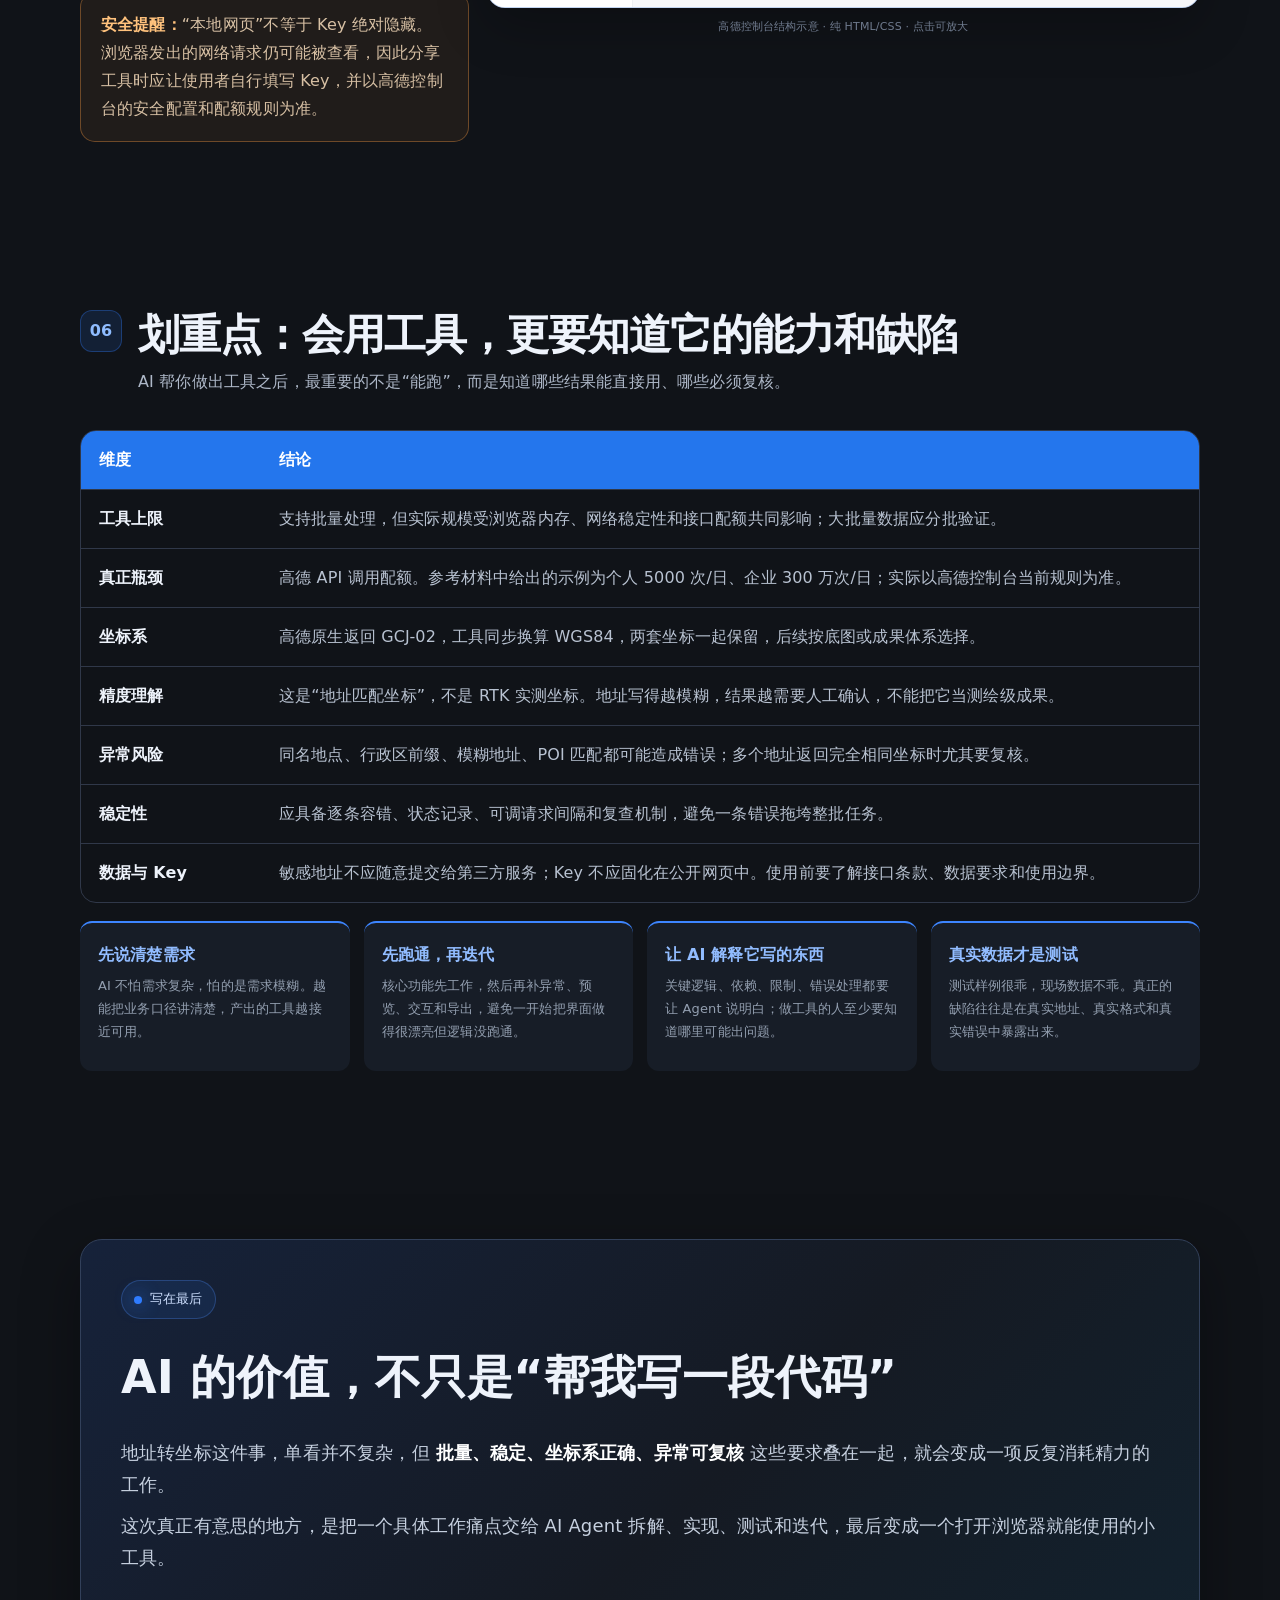
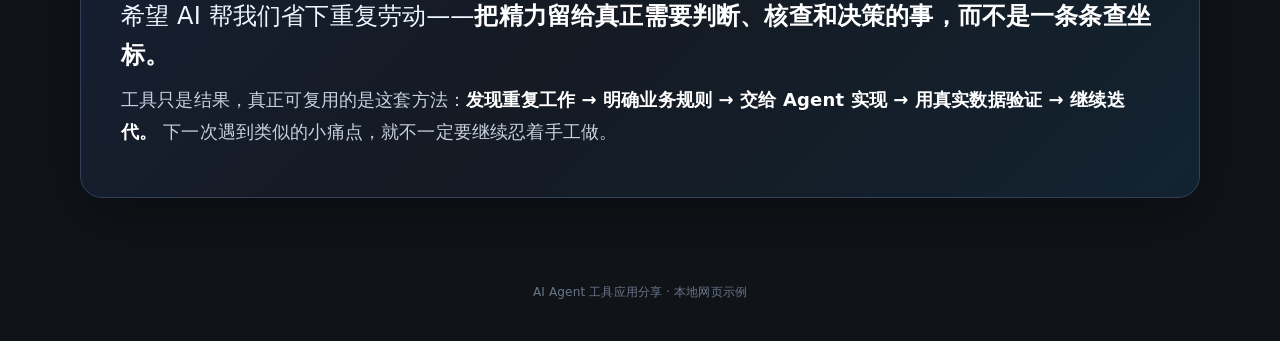
==== commit 2ae26b89: "Replace AMap screenshot with interactive HTML console preview" ====
--- a/demos/ai-agent-geocode/index.html
+++ b/demos/ai-agent-geocode/index.html
@@ -31,7 +31,26 @@
 8. 界面尽量摊开，不做复杂流式工作区，普通人打开就会用。
 
 请先梳理功能和数据流程，再开始实现；每完成一项说明测试办法和已知限制。</pre></div><div class="agentlist reveal"><div class="agent-item"><div class="badge">1</div><div><strong>需求拆解</strong><span>先把“我要什么结果”拆成输入、处理、输出、异常和界面，而不是直接让 AI 猜。</span></div></div><div class="agent-item"><div class="badge">2</div><div><strong>接口与逻辑实现</strong><span>让 Agent 查文档、写请求、组织批处理，并把 GCJ-02 / WGS84 的转换封装进工具。</span></div></div><div class="agent-item"><div class="badge">3</div><div><strong>用真实数据找问题</strong><span>把查询不到、地址模糊、行政区前缀干扰、重复坐标等实际问题逐个喂回去修。</span></div></div><div class="agent-item"><div class="badge">4</div><div><strong>不断改成交付形态</strong><span>功能跑通只是第一步；后面还要调整 UI、交互、提示、导出和错误信息，直到“别人也能用”。</span></div></div><div class="warn"><b>关键经验：</b>Agent 擅长把规则写进工具，但它不知道你的工作口径。业务判断、结果验收和“这个工具到底能不能信”，仍然必须由使用者负责。</div></div></div></section>
-<section class="section" id="api"><div class="section-title reveal"><div class="num">05</div><div><h2>高德地图 API：使用前唯一需要准备的东西</h2><p>工具可以写出来，但地址解析能力来自高德 Web 服务，所以每个使用者都应该配置自己的 Key。</p></div></div><div class="grid2"><div class="steps reveal"><div class="api-step"><div><b>注册并进入高德开放平台</b><p>打开 <a href="https://lbs.amap.com" rel="noopener" style="color:#82b2ff" target="_blank">lbs.amap.com</a>，完成注册登录及平台要求的认证。</p></div></div><div class="api-step"><div><b>创建应用</b><p>进入控制台的应用管理，创建一个用于本工具的应用。</p></div></div><div class="api-step"><div><b>添加 Key</b><p>平台选择 <strong>Web 服务</strong>，开通与“地理/逆地理编码”相关的服务权限。</p></div></div><div class="api-step"><div><b>回到本地工具粘贴 Key</b><p>Key 只作为接口调用凭证使用；公开分享工具时，不要把自己的 Key 写死在网页里。</p></div></div><div class="warn"><b>安全提醒：</b>“本地网页”不等于 Key 绝对隐藏。浏览器发出的网络请求仍可能被查看，因此分享工具时应让使用者自行填写 Key，并以高德控制台的安全配置和配额规则为准。</div></div><div class="reveal"><img alt="高德开放平台控制台：创建应用与 Web 服务 Key 示例" aria-label="点击放大高德开放平台控制台截图" class="api-shot zoomable-image" loading="lazy" role="button" src="./amap_console.svg" tabindex="0" title="点击放大查看"/></div></div></section>
+<section class="section" id="api"><div class="section-title reveal"><div class="num">05</div><div><h2>高德地图 API：使用前唯一需要准备的东西</h2><p>工具可以写出来，但地址解析能力来自高德 Web 服务，所以每个使用者都应该配置自己的 Key。</p></div></div><div class="grid2"><div class="steps reveal"><div class="api-step"><div><b>注册并进入高德开放平台</b><p>打开 <a href="https://lbs.amap.com" rel="noopener" style="color:#82b2ff" target="_blank">lbs.amap.com</a>，完成注册登录及平台要求的认证。</p></div></div><div class="api-step"><div><b>创建应用</b><p>进入控制台的应用管理，创建一个用于本工具的应用。</p></div></div><div class="api-step"><div><b>添加 Key</b><p>平台选择 <strong>Web 服务</strong>，开通与“地理/逆地理编码”相关的服务权限。</p></div></div><div class="api-step"><div><b>回到本地工具粘贴 Key</b><p>Key 只作为接口调用凭证使用；公开分享工具时，不要把自己的 Key 写死在网页里。</p></div></div><div class="warn"><b>安全提醒：</b>“本地网页”不等于 Key 绝对隐藏。浏览器发出的网络请求仍可能被查看，因此分享工具时应让使用者自行填写 Key，并以高德控制台的安全配置和配额规则为准。</div></div><div class="reveal">
+  <div class="amap-console-preview console-zoom-trigger" role="button" tabindex="0" aria-label="点击放大查看高德控制台 Key 申请示意">
+    <div class="ac-guide"><span>点击放大</span><i>↗</i></div>
+    <div class="ac-shell">
+      <div class="ac-top"><div class="ac-logo"><b>高德</b>开放平台</div><div class="ac-nav"><span class="on">控制台</span><span>开发支持</span><span>服务与价格</span></div><div class="ac-user">用户</div></div>
+      <div class="ac-body">
+        <aside class="ac-side"><div class="ac-side-title">应用管理</div><div class="ac-side-item active">我的应用</div><div class="ac-side-item">应用分析</div><div class="ac-side-item">配额管理</div></aside>
+        <section class="ac-main">
+          <div class="ac-heading"><h3>我的应用</h3><div class="ac-actions"><button type="button">应用合规</button><button type="button" class="primary">创建新应用</button></div></div>
+          <div class="ac-app">
+            <div class="ac-app-head"><div class="ac-app-icon">应</div><div class="ac-app-name">地址批量定位工具</div><div class="ac-app-date">示例应用</div><div class="ac-app-actions"><span>编辑</span><span class="add">添加Key</span><span class="del">删除</span></div></div>
+            <div class="ac-table-wrap"><table><thead><tr><th>Key 名称</th><th>Key</th><th>安全密钥</th><th>绑定服务</th><th>操作</th></tr></thead><tbody><tr><td>地址查询</td><td class="ac-key-mask">••••••••••••••••••••••••</td><td>—</td><td><span class="ac-service">Web服务</span></td><td class="ac-op">设置　查看配额　删除</td></tr></tbody></table></div>
+          </div>
+          <div class="ac-hint"><b>申请逻辑：</b>创建应用 → 添加 Key → 平台选择 <strong>Web服务</strong>。真实 Key 不应出现在公开分享页。</div>
+        </section>
+      </div>
+    </div>
+  </div>
+  <div class="amap-preview-caption">高德控制台结构示意 · 纯 HTML/CSS · 点击可放大</div>
+</div></div></section>
 <section class="section" id="focus"><div class="section-title reveal"><div class="num">06</div><div><h2>划重点：会用工具，更要知道它的能力和缺陷</h2><p>AI 帮你做出工具之后，最重要的不是“能跑”，而是知道哪些结果能直接用、哪些必须复核。</p></div></div><div class="table reveal"><div class="tr th"><div>维度</div><div>结论</div></div><div class="tr"><div>工具上限</div><div>支持批量处理，但实际规模受浏览器内存、网络稳定性和接口配额共同影响；大批量数据应分批验证。</div></div><div class="tr"><div>真正瓶颈</div><div>高德 API 调用配额。参考材料中给出的示例为个人 5000 次/日、企业 300 万次/日；实际以高德控制台当前规则为准。</div></div><div class="tr"><div>坐标系</div><div>高德原生返回 GCJ-02，工具同步换算 WGS84，两套坐标一起保留，后续按底图或成果体系选择。</div></div><div class="tr"><div>精度理解</div><div>这是“地址匹配坐标”，不是 RTK 实测坐标。地址写得越模糊，结果越需要人工确认，不能把它当测绘级成果。</div></div><div class="tr"><div>异常风险</div><div>同名地点、行政区前缀、模糊地址、POI 匹配都可能造成错误；多个地址返回完全相同坐标时尤其要复核。</div></div><div class="tr"><div>稳定性</div><div>应具备逐条容错、状态记录、可调请求间隔和复查机制，避免一条错误拖垮整批任务。</div></div><div class="tr"><div>数据与 Key</div><div>敏感地址不应随意提交给第三方服务；Key 不应固化在公开网页中。使用前要了解接口条款、数据要求和使用边界。</div></div></div><div class="takeaway" style="margin-top:18px"><div class="take reveal"><b>先说清楚需求</b><p>AI 不怕需求复杂，怕的是需求模糊。越能把业务口径讲清楚，产出的工具越接近可用。</p></div><div class="take reveal"><b>先跑通，再迭代</b><p>核心功能先工作，然后再补异常、预览、交互和导出，避免一开始把界面做得很漂亮但逻辑没跑通。</p></div><div class="take reveal"><b>让 AI 解释它写的东西</b><p>关键逻辑、依赖、限制、错误处理都要让 Agent 说明白；做工具的人至少要知道哪里可能出问题。</p></div><div class="take reveal"><b>真实数据才是测试</b><p>测试样例很乖，现场数据不乖。真正的缺陷往往是在真实地址、真实格式和真实错误中暴露出来。</p></div></div></section>
 <section class="section" id="end"><div class="final reveal"><div class="kicker"><span class="dot"></span> 写在最后</div><h2>AI 的价值，不只是“帮我写一段代码”</h2><p>地址转坐标这件事，单看并不复杂，但 <strong>批量、稳定、坐标系正确、异常可复核</strong> 这些要求叠在一起，就会变成一项反复消耗精力的工作。</p><p>这次真正有意思的地方，是把一个具体工作痛点交给 AI Agent 拆解、实现、测试和迭代，最后变成一个打开浏览器就能使用的小工具。</p><p class="big">希望 AI 帮我们省下重复劳动——<strong>把精力留给真正需要判断、核查和决策的事，而不是一条条查坐标。</strong></p><p>工具只是结果，真正可复用的是这套方法：<strong>发现重复工作 → 明确业务规则 → 交给 Agent 实现 → 用真实数据验证 → 继续迭代。</strong> 下一次遇到类似的小痛点，就不一定要继续忍着手工做。</p></div></section>
 <div class="footer">AI Agent 工具应用分享 · 本地网页示例</div>
--- a/demos/ai-agent-geocode/styles.css
+++ b/demos/ai-agent-geocode/styles.css
@@ -69,3 +69,41 @@
 .image-lightbox-caption{position:fixed;left:50%;bottom:18px;transform:translateX(-50%);max-width:min(90vw,900px);padding:8px 12px;border-radius:999px;background:rgba(15,20,29,.82);border:1px solid rgba(255,255,255,.10);color:#d7e0ef;font-size:12px;text-align:center;backdrop-filter:blur(10px)}
 body.lightbox-open{overflow:hidden}
 @media (max-width:700px){.image-lightbox{padding:16px}.image-lightbox-close{right:12px;top:12px}.image-lightbox-caption{bottom:10px;border-radius:12px;width:calc(100% - 28px)}}
+
+
+/* AMap console HTML preview */
+.amap-console-preview{position:relative;border-radius:18px;overflow:hidden;border:1px solid rgba(92,145,224,.34);background:#f7f8fa;box-shadow:0 18px 52px rgba(0,0,0,.24);cursor:zoom-in;isolation:isolate;transition:transform .25s ease,border-color .25s ease,box-shadow .25s ease}
+.amap-console-preview:hover{transform:translateY(-3px);border-color:rgba(103,164,255,.72);box-shadow:0 24px 70px rgba(0,0,0,.34)}
+.amap-console-preview:focus-visible{outline:3px solid rgba(79,145,255,.72);outline-offset:4px}
+.amap-console-preview::before{content:"";position:absolute;inset:0;border:2px solid rgba(80,145,255,0);border-radius:18px;z-index:8;pointer-events:none;animation:amapPulse 2.8s ease-out 1.1s 3}
+@keyframes amapPulse{0%{border-color:rgba(80,145,255,0);box-shadow:inset 0 0 0 0 rgba(80,145,255,0)}30%{border-color:rgba(80,145,255,.72);box-shadow:inset 0 0 0 3px rgba(80,145,255,.08)}100%{border-color:rgba(80,145,255,0);box-shadow:inset 0 0 0 10px rgba(80,145,255,0)}}
+.ac-guide{position:absolute;right:14px;top:14px;z-index:10;display:flex;align-items:center;gap:7px;background:rgba(13,27,47,.92);color:#dbeaff;border:1px solid rgba(103,164,255,.45);border-radius:999px;padding:7px 10px;font-size:11px;font-weight:800;box-shadow:0 8px 22px rgba(0,0,0,.2);animation:amapGuide 1.5s ease-in-out 1s 4}
+.ac-guide i{font-style:normal;color:#70a9ff;font-size:14px}
+@keyframes amapGuide{0%,100%{transform:translateY(0);box-shadow:0 8px 22px rgba(0,0,0,.2)}50%{transform:translateY(-5px);box-shadow:0 13px 28px rgba(52,121,231,.28)}}
+.ac-shell{color:#252b34;background:#f7f8fa;font-family:-apple-system,BlinkMacSystemFont,"Segoe UI","PingFang SC","Microsoft YaHei",sans-serif;transform-origin:center;user-select:none}
+.ac-top{height:48px;background:#fff;border-bottom:1px solid #edf0f3;display:flex;align-items:center;padding:0 16px}
+.ac-logo{font-weight:800;color:#20242a;font-size:15px;margin-right:24px;white-space:nowrap}.ac-logo b{color:#3478f6}
+.ac-nav{display:flex;gap:20px;font-size:12px;color:#6d7785}.ac-nav .on{color:#3d6eff;font-weight:700}
+.ac-user{margin-left:auto;width:28px;height:28px;border-radius:50%;background:#e9eef5;display:grid;place-items:center;color:#8492a6;font-size:10px}
+.ac-body{display:grid;grid-template-columns:145px 1fr;min-height:330px}
+.ac-side{background:#fff;border-right:1px solid #edf0f3;padding:17px 0}.ac-side-title{padding:0 16px 8px;color:#9ba6b2;font-size:10px}
+.ac-side-item{height:35px;display:flex;align-items:center;padding:0 16px;color:#606b79;font-size:11px}.ac-side-item.active{background:#eef3ff;color:#3d6eff;border-right:3px solid #3d6eff;font-weight:700}
+.ac-main{padding:20px 22px 24px}.ac-heading{display:flex;align-items:center;margin-bottom:15px}.ac-heading h3{margin:0;color:#20262e;font-size:19px;font-weight:600}
+.ac-actions{margin-left:auto;display:flex;gap:8px}.ac-actions button{border:1px solid #d8dde5;background:#fff;color:#4e5968;padding:7px 11px;border-radius:4px;font-size:11px;pointer-events:none}.ac-actions button.primary{background:#3d6eff;color:#fff;border-color:#3d6eff}
+.ac-app{background:#fff;border:1px solid #e5e9ef;border-radius:7px;overflow:hidden}.ac-app-head{display:flex;align-items:center;padding:13px 15px;border-bottom:1px solid #edf0f3}
+.ac-app-icon{width:24px;height:24px;border-radius:6px;background:#eef3ff;color:#3d6eff;display:grid;place-items:center;margin-right:8px;font-weight:800;font-size:11px}
+.ac-app-name{font-size:13px;color:#20262e;font-weight:600}.ac-app-date{margin-left:10px;color:#a0a9b4;font-size:9px}.ac-app-actions{margin-left:auto;display:flex;gap:12px;font-size:10px}.ac-app-actions span{color:#3d6eff}.ac-app-actions .add{font-weight:800}.ac-app-actions .del{color:#ff4d4f}
+.ac-table-wrap{overflow:auto}.ac-table-wrap table{width:100%;border-collapse:collapse;color:#303842;font-size:10px;min-width:520px}.ac-table-wrap th{background:#fafbfc;color:#596574;font-weight:500;text-align:left;padding:10px 12px;border-bottom:1px solid #e9edf2}.ac-table-wrap td{padding:12px;border-bottom:0}
+.ac-key-mask{font-family:ui-monospace,SFMono-Regular,Consolas,monospace;color:#556272;letter-spacing:.7px}.ac-service{display:inline-flex;padding:3px 8px;border-radius:999px;background:#eef3ff;color:#2f63d7;font-weight:700}.ac-op{color:#3d6eff;white-space:nowrap}
+.ac-hint{margin-top:14px;padding:10px 12px;border-radius:7px;background:#fff8e8;border:1px solid #ffe1a8;color:#7b5a14;font-size:10px}
+.amap-preview-caption{text-align:center;color:#7f8ca2;font-size:11px;margin-top:9px}
+.amap-console-modal{position:fixed;inset:0;z-index:10020;background:rgba(3,7,13,.82);backdrop-filter:blur(14px);display:flex;align-items:center;justify-content:center;padding:26px;opacity:0;pointer-events:none;transition:opacity .22s ease}
+.amap-console-modal.open{opacity:1;pointer-events:auto}
+.amap-console-modal-card{position:relative;width:min(1180px,96vw);max-height:92vh;overflow:auto;border-radius:20px;transform:scale(.9) translateY(20px);opacity:.4;transition:transform .26s cubic-bezier(.2,.8,.2,1),opacity .22s ease;box-shadow:0 35px 100px rgba(0,0,0,.55)}
+.amap-console-modal.open .amap-console-modal-card{transform:scale(1) translateY(0);opacity:1}
+.amap-console-modal-card .amap-console-preview{cursor:default;transform:none!important;border-color:rgba(103,164,255,.48);box-shadow:none}
+.amap-console-modal-card .ac-guide,.amap-console-modal-card .amap-preview-caption{display:none}
+.amap-console-modal-card .ac-shell{font-size:1.1em}
+.amap-console-modal-close{position:fixed;right:28px;top:22px;z-index:10022;width:42px;height:42px;border-radius:50%;border:1px solid rgba(255,255,255,.18);background:rgba(16,24,38,.88);color:#fff;font-size:25px;line-height:1;cursor:pointer;box-shadow:0 10px 30px rgba(0,0,0,.28)}
+body.amap-modal-open{overflow:hidden}
+@media(max-width:760px){.ac-nav{display:none}.ac-body{grid-template-columns:1fr}.ac-side{display:none}.ac-main{padding:16px 12px 20px}.ac-app-head{flex-wrap:wrap;gap:6px}.ac-app-actions{width:100%;margin-left:32px}.ac-actions button:first-child{display:none}.amap-console-modal{padding:12px}.amap-console-modal-card{width:98vw;max-height:88vh}.amap-console-modal-close{right:12px;top:10px}}
